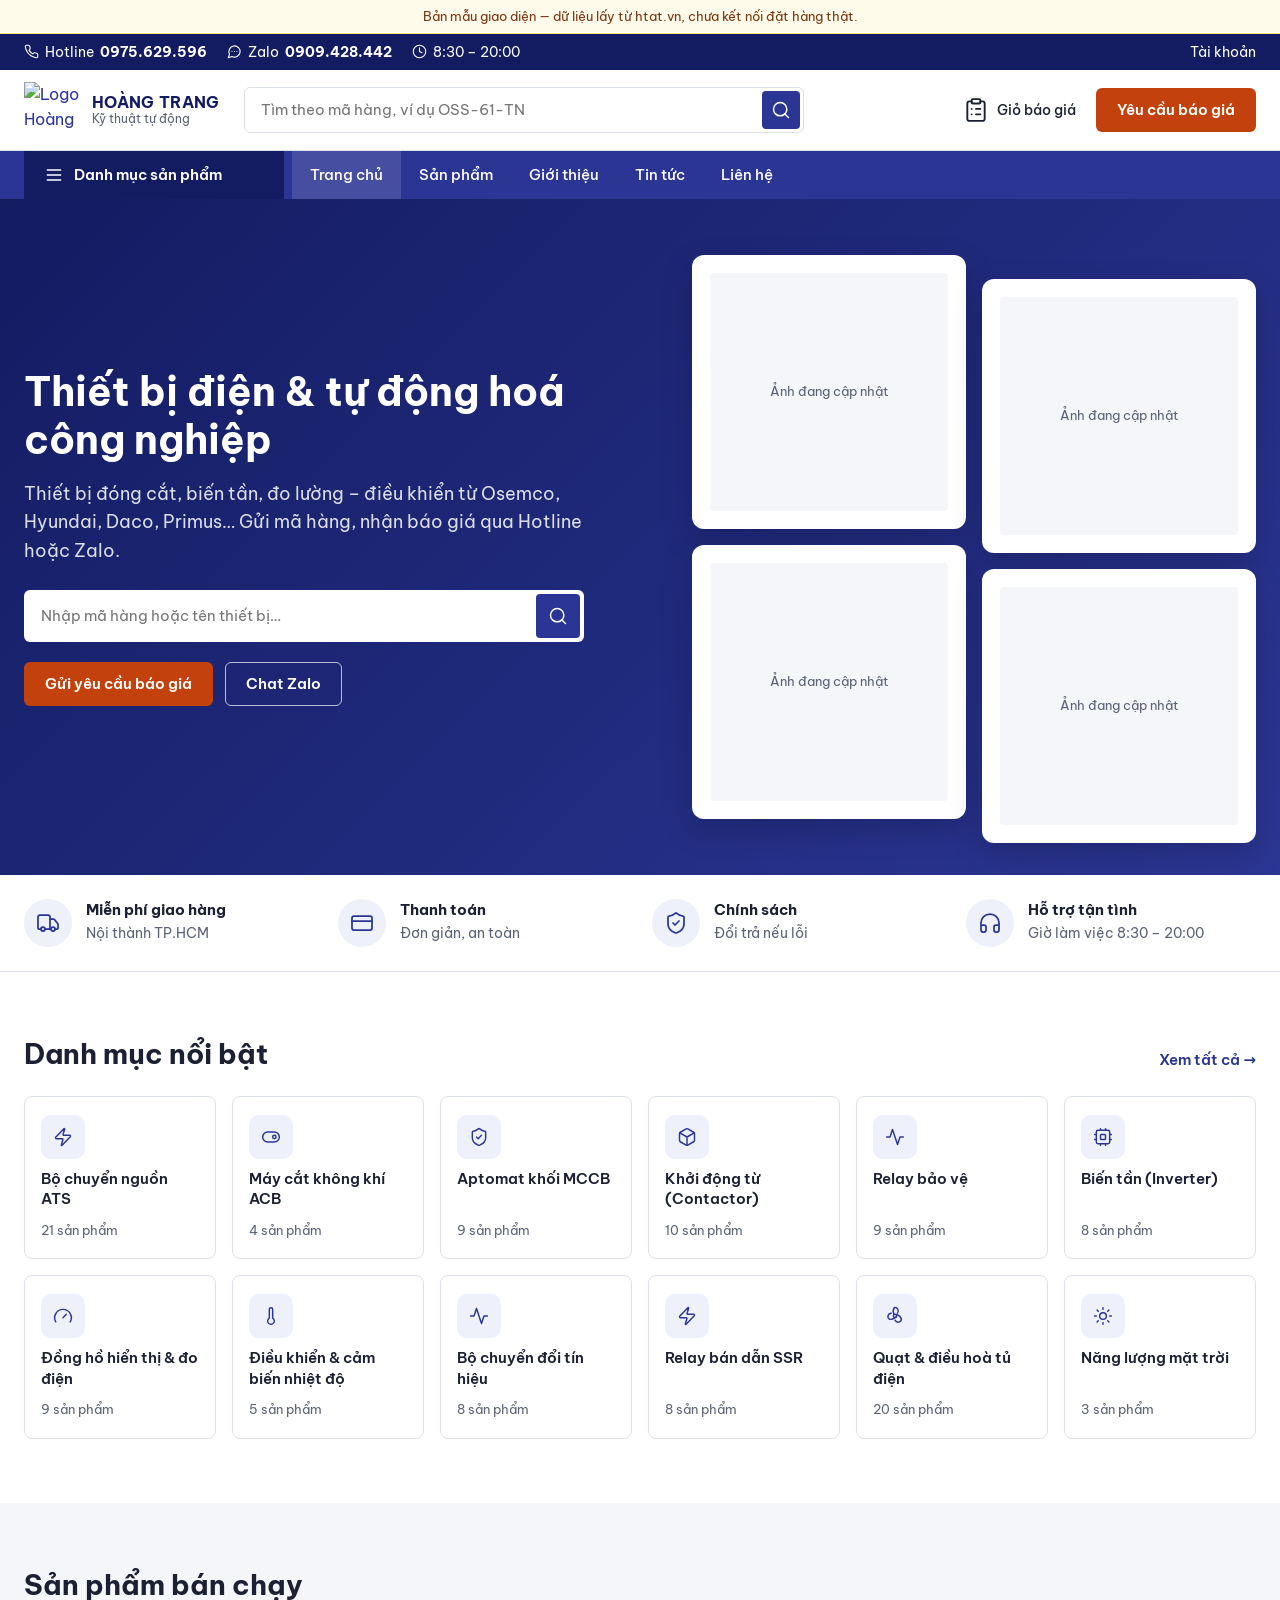
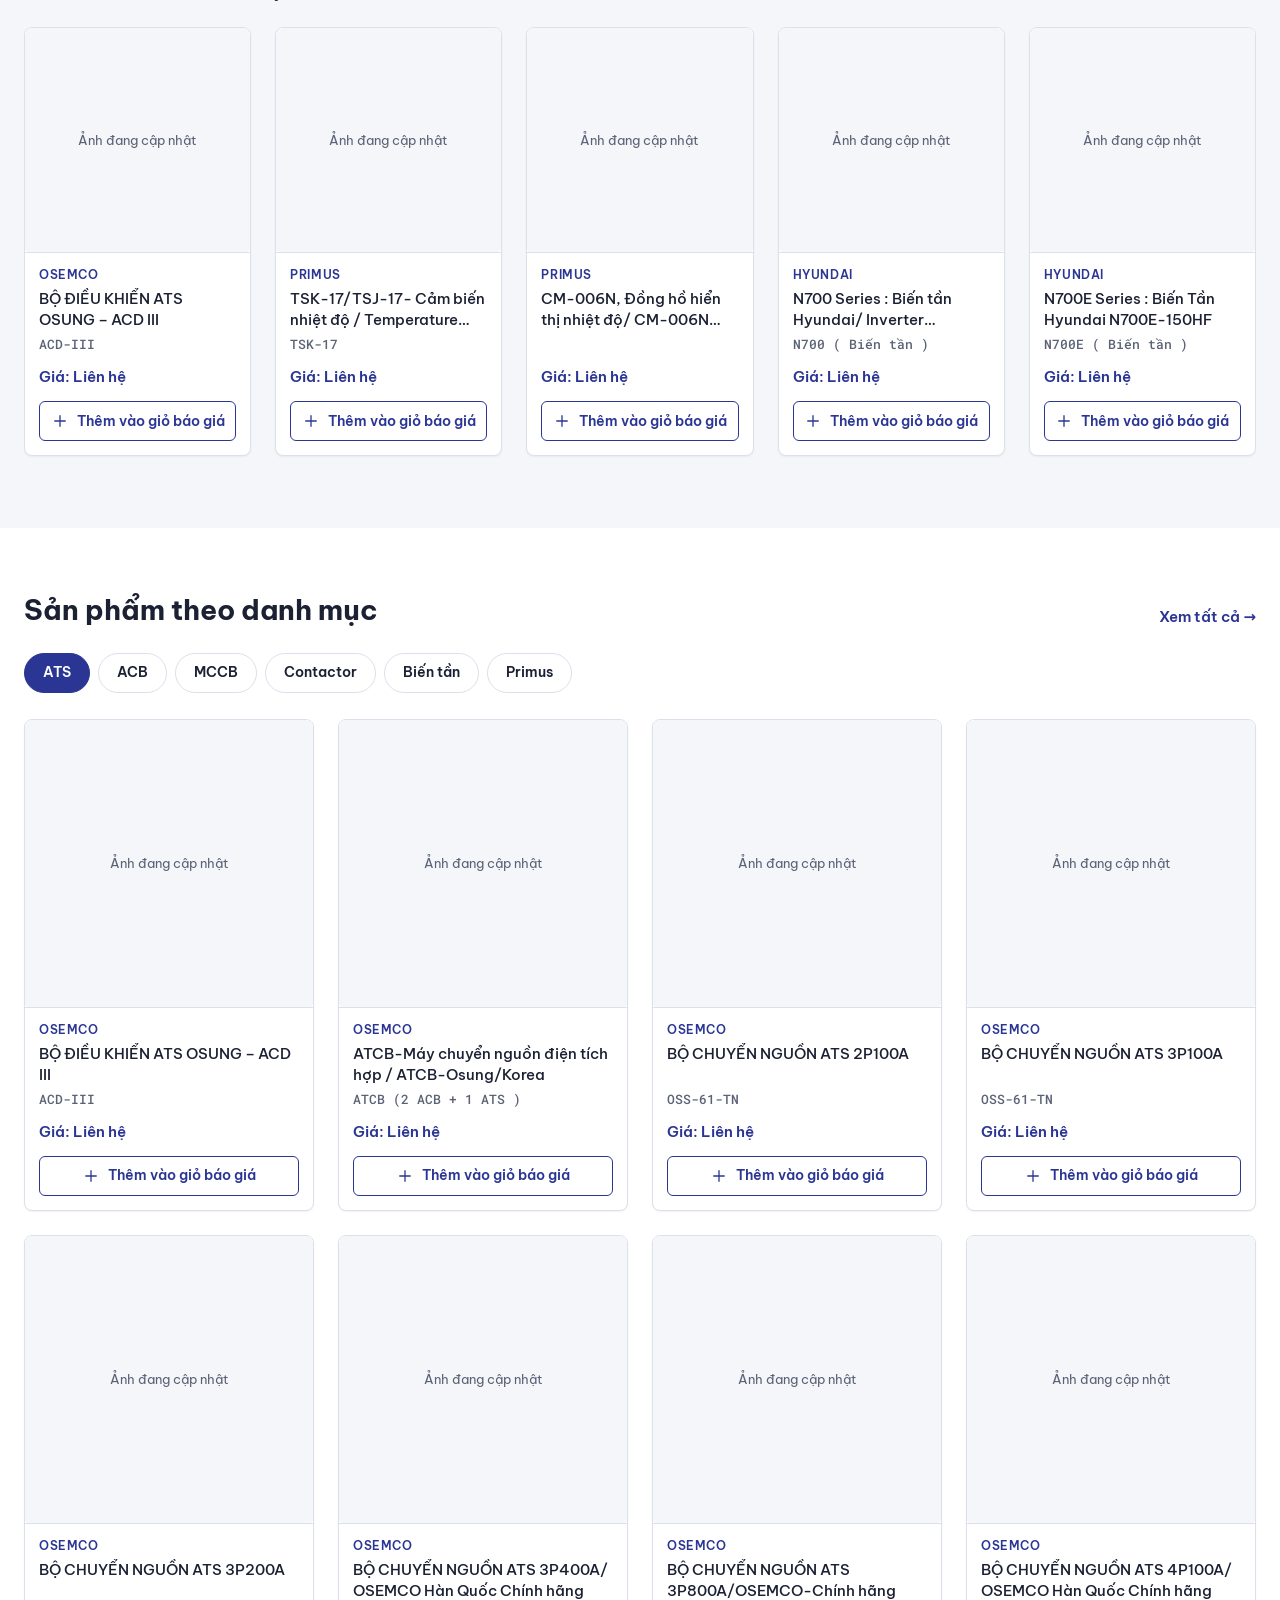
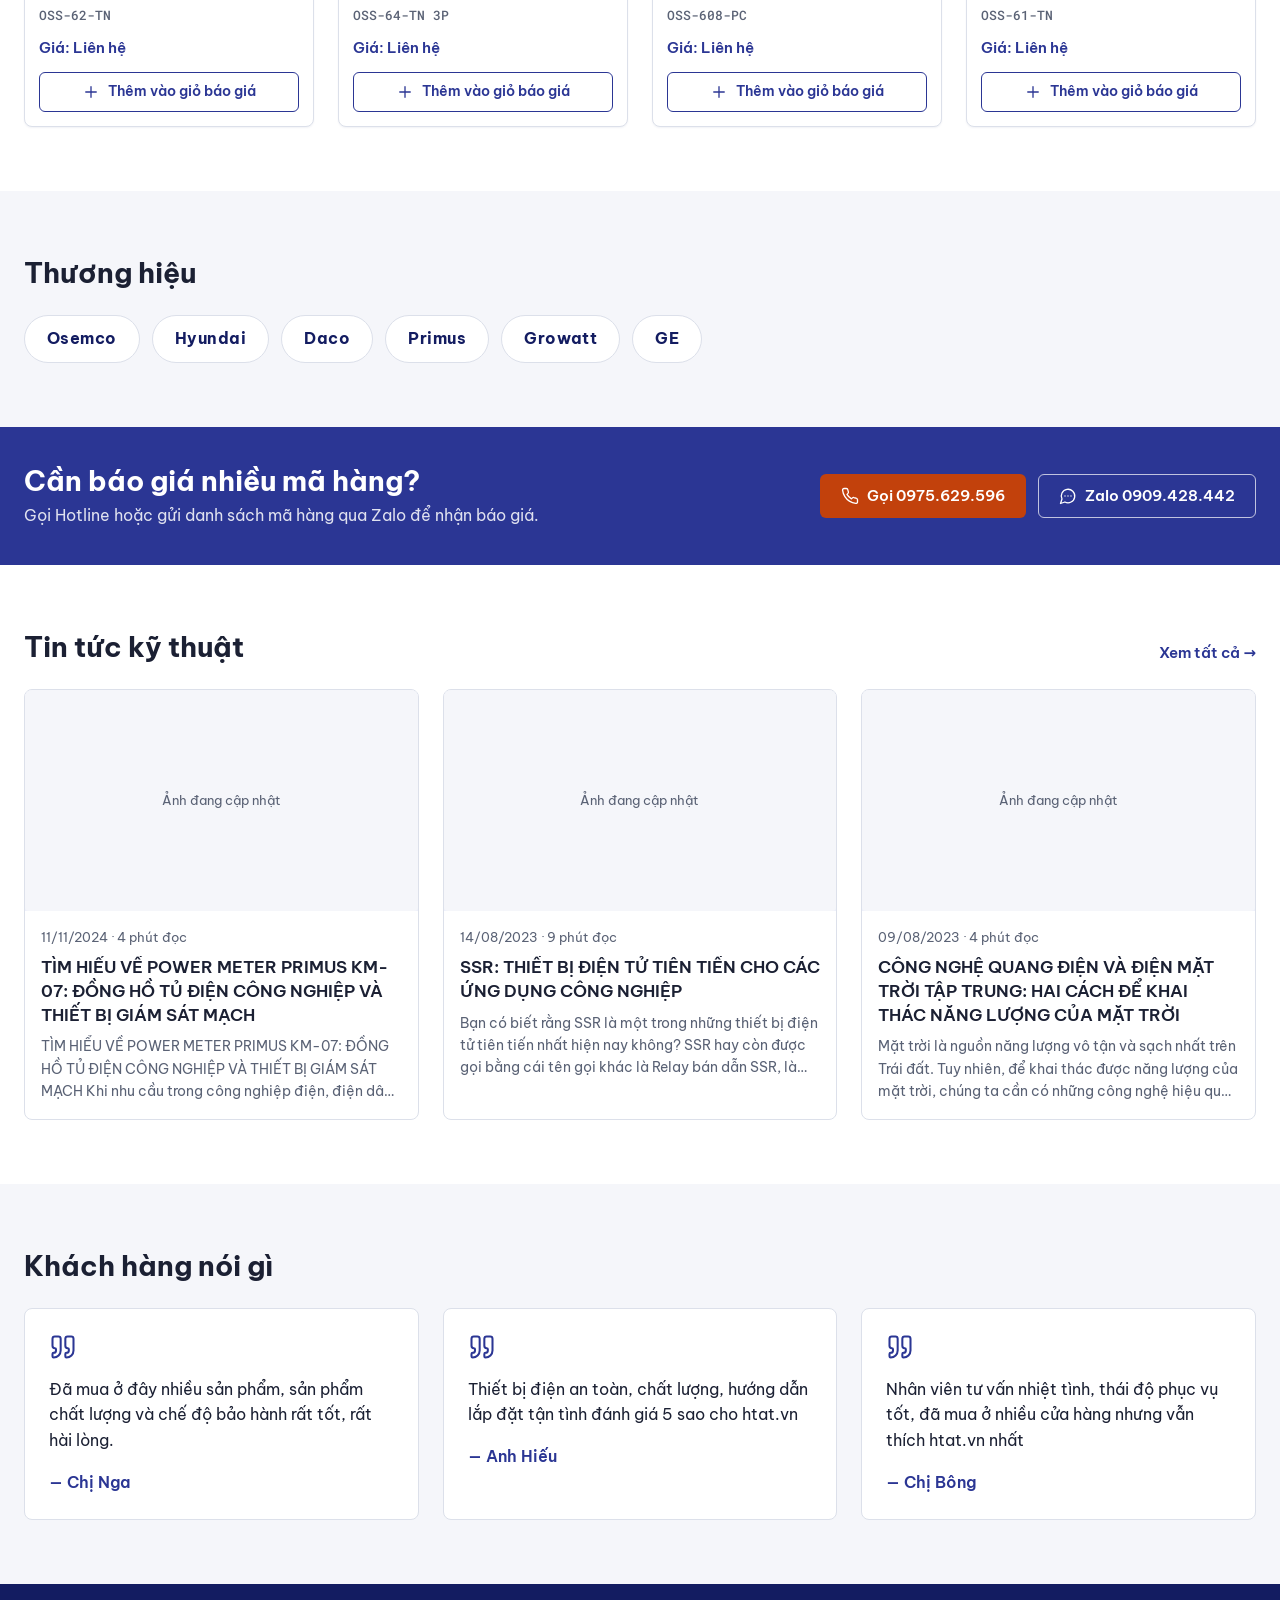
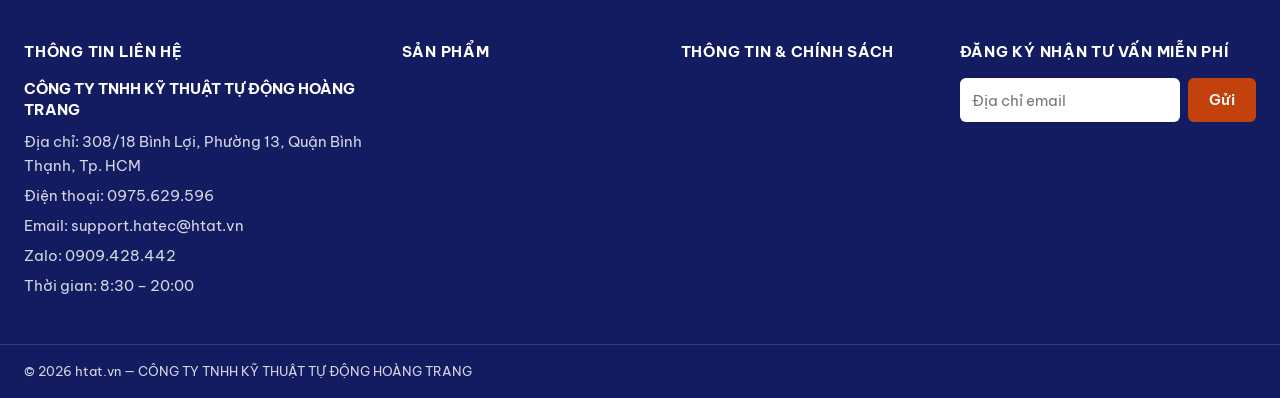
==== index.html @ a39041cd "Thêm trang Giới thiệu, Tin tức và Chi tiết bài viết Co-Authored-By: Claude Opus 5.5 <noreply@anthrop" ====
<!doctype html>
<html lang="vi">
<head>
  <meta charset="utf-8">
  <meta name="viewport" content="width=device-width, initial-scale=1">
  <meta name="robots" content="noindex, nofollow">
  <title>Hoàng Trang – Thiết bị điện &amp; tự động hoá công nghiệp</title>
  <meta name="description" content="Công ty TNHH Kỹ Thuật Tự Động Hoàng Trang: bộ chuyển nguồn ATS, ACB, MCCB, contactor, biến tần, thiết bị đo lường – điều khiển. Báo giá qua Hotline 0975.629.596.">
  <link rel="preconnect" href="https://fonts.googleapis.com">
  <link rel="preconnect" href="https://fonts.gstatic.com" crossorigin>
  <link href="https://fonts.googleapis.com/css2?family=Be+Vietnam+Pro:wght@400;500;600;700&family=Roboto+Mono:wght@500&display=swap" rel="stylesheet">
  <link rel="stylesheet" href="assets/css/style.css?v=7">
</head>
<body data-page="home">
  <div id="site-header"></div>

  <main>
    <section class="hero">
      <div class="container">
        <div>
          <h1>Thiết bị điện &amp; tự động hoá công nghiệp</h1>
          <p>Thiết bị đóng cắt, biến tần, đo lường – điều khiển từ Osemco, Hyundai, Daco, Primus… Gửi mã hàng, nhận báo giá qua Hotline hoặc Zalo.</p>
          <form class="search" action="danh-muc.html" role="search">
            <label class="sr-only" for="q-hero">Tìm theo mã hàng</label>
            <input id="q-hero" name="q" type="search" placeholder="Nhập mã hàng hoặc tên thiết bị…" autocomplete="off">
            <button type="submit" aria-label="Tìm"><svg class="icon" viewBox="0 0 24 24" aria-hidden="true"><circle cx="11" cy="11" r="8"/><path d="m21 21-4.3-4.3"/></svg></button>
          </form>
          <div class="hero__ctas">
            <a class="btn btn--accent" href="lien-he.html">Gửi yêu cầu báo giá</a>
            <a class="btn btn--ghost-white" id="hero-zalo" href="#" target="_blank" rel="noopener">Chat Zalo</a>
          </div>
        </div>
        <div class="hero__collage" id="hero-collage" aria-hidden="true"></div>
      </div>
    </section>

    <section class="usp" aria-label="Cam kết">
      <div class="container" id="usp"></div>
    </section>

    <section class="section">
      <div class="container">
        <div class="section-head"><h2>Danh mục nổi bật</h2><a href="danh-muc.html">Xem tất cả →</a></div>
        <div class="cats" id="cats"></div>
      </div>
    </section>

    <section class="section section--soft">
      <div class="container">
        <div class="section-head"><h2>Sản phẩm bán chạy</h2></div>
        <div class="scroller" id="bestsellers"></div>
      </div>
    </section>

    <section class="section">
      <div class="container">
        <div class="section-head"><h2>Sản phẩm theo danh mục</h2><a id="tab-more" href="danh-muc.html">Xem tất cả →</a></div>
        <div class="tabs" role="tablist" id="tabs"></div>
        <div class="grid grid--4" id="tab-panel" role="tabpanel"></div>
      </div>
    </section>

    <section class="section section--soft">
      <div class="container">
        <div class="section-head"><h2>Thương hiệu</h2></div>
        <div class="chips" id="brands"></div>
      </div>
    </section>

    <section class="cta-band">
      <div class="container">
        <div>
          <h2>Cần báo giá nhiều mã hàng?</h2>
          <p>Gọi Hotline hoặc gửi danh sách mã hàng qua Zalo để nhận báo giá.</p>
        </div>
        <div class="cta-band__btns" id="cta-btns"></div>
      </div>
    </section>

    <section class="section">
      <div class="container">
        <div class="section-head"><h2>Tin tức kỹ thuật</h2><a href="tin-tuc.html">Xem tất cả →</a></div>
        <div class="grid grid--3 posts" id="posts"></div>
      </div>
    </section>

    <section class="section section--soft">
      <div class="container">
        <div class="section-head"><h2>Khách hàng nói gì</h2></div>
        <div class="grid grid--3 quotes" id="quotes"></div>
      </div>
    </section>
  </main>

  <div id="site-footer"></div>

  <script src="assets/js/data.js?v=7"></script>
  <script src="assets/js/main.js?v=7"></script>
  <script src="assets/js/home.js?v=7"></script>
</body>
</html>
---- assets/css/style.css ----
/* =========================================================
   HTAT.VN — Bản mẫu giao diện (bước 3)
   Theo thiết kế đã duyệt: thiet-ke/buoc-2-thiet-ke.md
   ========================================================= */
:root {
  --brand-900: #131C61;
  --brand-700: #2B3694;
  --brand-50: #EEF0FA;
  --accent: #C2410C;
  --accent-hover: #9A3412;
  --text: #1B2033;
  --muted: #5A6275;
  --border: #DCE0EA;
  --bg: #F5F6FA;
  --white: #FFFFFF;
  --ok: #15803D;
  --zalo: #0068FF;

  --font: "Be Vietnam Pro", system-ui, -apple-system, "Segoe UI", Arial, sans-serif;
  --mono: "Roboto Mono", ui-monospace, Menlo, Consolas, monospace;

  --radius: 8px;
  --radius-btn: 6px;
  --shadow: 0 1px 2px rgba(19, 28, 97, .06);
  --shadow-hover: 0 8px 24px rgba(19, 28, 97, .10);
  --container: 1280px;
  --gutter: 24px;
  --section: 64px;
  --btn-h: 44px;
}
@media (max-width: 767px) {
  :root { --gutter: 16px; --section: 40px; --btn-h: 48px; }
}

*, *::before, *::after { box-sizing: border-box; }
html { -webkit-text-size-adjust: 100%; scroll-behavior: smooth; }
body {
  margin: 0; font-family: var(--font); font-size: 16px; line-height: 1.6;
  color: var(--text); background: var(--white); overflow-x: hidden;
}
img { max-width: 100%; height: auto; display: block; }
a { color: var(--brand-700); text-decoration: none; }
a:hover { text-decoration: underline; }
button, input, select, textarea { font: inherit; color: inherit; }
:focus-visible { outline: 2px solid var(--brand-700); outline-offset: 2px; }
.sr-only { position: absolute; width: 1px; height: 1px; overflow: hidden; clip: rect(0 0 0 0); white-space: nowrap; }

h1, h2, h3 { margin: 0 0 .5em; line-height: 1.25; color: var(--text); }
h1 { font-size: 40px; font-weight: 700; line-height: 1.2; }
h2 { font-size: 28px; font-weight: 700; line-height: 1.3; }
h3 { font-size: 20px; font-weight: 600; line-height: 1.4; }
@media (max-width: 767px) {
  h1 { font-size: 28px; } h2 { font-size: 22px; } h3 { font-size: 18px; }
}
.small { font-size: 14px; }
.muted { color: var(--muted); }
.mono { font-family: var(--mono); font-weight: 500; font-size: 13px; }

.container { width: 100%; max-width: calc(var(--container) + var(--gutter) * 2); margin: 0 auto; padding: 0 var(--gutter); }
.section { padding: var(--section) 0; }
.section--soft { background: var(--bg); }
.section-head { display: flex; align-items: end; justify-content: space-between; gap: 16px; margin-bottom: 24px; }
.section-head h2 { margin: 0; }
.section-head a { font-size: 15px; font-weight: 600; white-space: nowrap; }

/* ---------- Nút ---------- */
.btn {
  display: inline-flex; align-items: center; justify-content: center; gap: 8px;
  min-height: var(--btn-h); padding: 0 20px; border-radius: var(--radius-btn);
  border: 1.5px solid transparent; font-size: 15px; font-weight: 600; line-height: 1.2;
  cursor: pointer; text-decoration: none !important; transition: background .15s, border-color .15s, color .15s;
  white-space: nowrap;
}
@media (max-width: 767px) { .btn { font-size: 16px; } }
.btn--accent { background: var(--accent); color: #fff; }
.btn--accent:hover { background: var(--accent-hover); }
.btn--primary { background: var(--brand-700); color: #fff; }
.btn--primary:hover { background: var(--brand-900); }
.btn--outline { background: #fff; color: var(--brand-700); border-color: var(--brand-700); }
.btn--outline:hover { background: var(--brand-50); }
.btn--ghost-white { background: transparent; color: #fff; border-color: rgba(255,255,255,.7); }
.btn--ghost-white:hover { background: rgba(255,255,255,.12); }
.btn--zalo { background: var(--zalo); color: #fff; }
.btn--zalo:hover { background: #0052cc; }
.btn--block { width: 100%; }
.btn svg { width: 18px; height: 18px; flex: none; }

.icon { width: 20px; height: 20px; flex: none; stroke: currentColor; fill: none; stroke-width: 1.75; stroke-linecap: round; stroke-linejoin: round; }

/* ---------- Đầu trang ---------- */
.topbar { background: var(--brand-900); color: #fff; font-size: 14px; }
.topbar .container { display: flex; align-items: center; justify-content: space-between; min-height: 36px; gap: 16px; }
.topbar a { color: #fff; }
.topbar__info { display: flex; gap: 20px; flex-wrap: wrap; }
.topbar__info span { display: inline-flex; align-items: center; gap: 6px; }
.topbar .icon { width: 15px; height: 15px; }

.header { background: #fff; border-bottom: 1px solid var(--border); }
.header__main { display: flex; align-items: center; gap: 24px; min-height: 80px; }
.logo { display: flex; align-items: center; gap: 12px; text-decoration: none !important; flex: none; }
.logo img { height: 56px; width: auto; }
.logo__text { display: flex; flex-direction: column; line-height: 1.2; }
.logo__text b { font-size: 16px; color: var(--brand-900); letter-spacing: .02em; }
.logo__text small { font-size: 12px; color: var(--muted); }
.search { flex: 1; max-width: 560px; position: relative; }
.search input {
  width: 100%; height: 46px; border: 1.5px solid var(--border); border-radius: var(--radius-btn);
  padding: 0 52px 0 16px; font-size: 15px; background: #fff;
}
.search input:focus { border-color: var(--brand-700); outline: none; box-shadow: 0 0 0 3px var(--brand-50); }
.search button {
  position: absolute; right: 4px; top: 4px; width: 38px; height: 38px; border: 0; border-radius: 4px;
  background: var(--brand-700); color: #fff; display: grid; place-items: center; cursor: pointer;
}
.search__suggest {
  position: absolute; left: 0; right: 0; top: calc(100% + 4px); background: #fff; border: 1px solid var(--border);
  border-radius: var(--radius); box-shadow: var(--shadow-hover); z-index: 60; max-height: 420px; overflow: auto; display: none;
}
.search__suggest.open { display: block; }
.search__suggest a { display: flex; gap: 12px; align-items: center; padding: 8px 12px; color: var(--text); text-decoration: none; }
.search__suggest a:hover, .search__suggest a.active { background: var(--brand-50); }
.search__suggest img { width: 44px; height: 44px; object-fit: contain; background: #fff; border: 1px solid var(--border); border-radius: 4px; }
.search__suggest .s-name { font-size: 14px; line-height: 1.35; display: -webkit-box; -webkit-line-clamp: 2; -webkit-box-orient: vertical; overflow: hidden; }
.search__suggest .s-empty { padding: 12px; font-size: 14px; color: var(--muted); }
.header__actions { display: flex; align-items: center; gap: 12px; margin-left: auto; }
.cart-link { position: relative; display: inline-flex; align-items: center; gap: 8px; color: var(--text); font-size: 14px; font-weight: 500; padding: 8px; }
.cart-link .icon { width: 26px; height: 26px; }
.badge-count {
  position: absolute; top: 0; left: 24px; min-width: 20px; height: 20px; padding: 0 5px; border-radius: 999px;
  background: var(--accent); color: #fff; font-size: 12px; font-weight: 700; display: grid; place-items: center;
}
.badge-count[data-n="0"] { display: none; }

.nav { background: var(--brand-700); position: sticky; top: 0; z-index: 50; }
.nav .container { display: flex; align-items: stretch; min-height: 48px; }
.nav__cat {
  display: flex; align-items: center; gap: 10px; padding: 0 20px; background: var(--brand-900); color: #fff;
  border: 0; font-weight: 600; font-size: 15px; cursor: pointer; min-width: 260px;
}
.nav__links { display: flex; list-style: none; margin: 0; padding: 0 0 0 8px; }
.nav__links a { display: flex; align-items: center; height: 100%; padding: 0 18px; color: #fff; font-weight: 500; font-size: 15px; text-decoration: none; }
.nav__links a:hover, .nav__links a[aria-current="page"] { background: rgba(255,255,255,.12); }

.mega {
  position: absolute; left: 0; right: 0; top: 100%; background: #fff; border-bottom: 1px solid var(--border);
  box-shadow: var(--shadow-hover); display: none;
}
.mega.open { display: block; }
.mega__inner { display: grid; grid-template-columns: repeat(4, 1fr) 220px; gap: 24px; padding: 24px 0 28px; }
.mega h4 { margin: 0 0 10px; font-size: 14px; text-transform: uppercase; letter-spacing: .04em; color: var(--brand-700); }
.mega ul { list-style: none; margin: 0; padding: 0; }
.mega li a { display: flex; justify-content: space-between; gap: 8px; padding: 6px 0; color: var(--text); font-size: 15px; }
.mega li a span { color: var(--muted); font-size: 13px; }
.mega__brands { border-left: 1px solid var(--border); padding-left: 24px; }

/* Đầu trang điện thoại */
.mheader { display: none; }
.mbar { display: none; }
@media (max-width: 1023px) {
  .topbar, .header, .nav { display: none; }
  .mheader { display: block; position: sticky; top: 0; z-index: 50; background: #fff; border-bottom: 1px solid var(--border); }
  .mheader__row { display: flex; align-items: center; justify-content: space-between; height: 56px; gap: 8px; }
  .mheader__row .logo img { height: 40px; }
  .mheader__row .logo__text b { font-size: 14px; }
  .mheader__row .logo__text small { display: none; }
  .icon-btn { width: 44px; height: 44px; display: grid; place-items: center; border: 0; background: none; color: var(--text); cursor: pointer; position: relative; border-radius: 6px; }
  .icon-btn .icon { width: 24px; height: 24px; }
  .icon-btn .badge-count { left: auto; right: 2px; top: 2px; }
  .mheader__search { padding: 0 0 10px; }
  .mheader__search .search { max-width: none; }
  .mbar {
    display: grid; grid-template-columns: repeat(4, 1fr); position: fixed; left: 0; right: 0; bottom: 0; z-index: 70;
    height: 60px; background: #fff; border-top: 1px solid var(--border); box-shadow: 0 -4px 16px rgba(19,28,97,.08);
    padding-bottom: env(safe-area-inset-bottom);
  }
  .mbar a, .mbar button {
    display: flex; flex-direction: column; align-items: center; justify-content: center; gap: 2px;
    font-size: 12px; font-weight: 500; color: var(--text); background: none; border: 0; text-decoration: none; position: relative; cursor: pointer;
  }
  .mbar .icon { width: 22px; height: 22px; }
  .mbar .mbar__call { color: var(--accent); }
  .mbar .mbar__zalo { color: var(--zalo); }
  .mbar .badge-count { left: calc(50% + 4px); top: 4px; }
  body { padding-bottom: 60px; }
  body.has-pbar { padding-bottom: 132px; }
}

/* Ngăn kéo menu điện thoại */
.drawer { position: fixed; inset: 0; z-index: 100; display: none; }
.drawer.open { display: block; }
.drawer__bg { position: absolute; inset: 0; background: rgba(19,28,97,.45); }
.drawer__panel {
  position: absolute; left: 0; top: 0; bottom: 0; width: min(86vw, 360px); background: #fff; overflow-y: auto;
  display: flex; flex-direction: column;
}
.drawer__head { display: flex; align-items: center; justify-content: space-between; padding: 8px 8px 8px 16px; background: var(--brand-900); color: #fff; }
.drawer__head .icon-btn { color: #fff; }
.drawer details { border-bottom: 1px solid var(--border); }
.drawer summary { list-style: none; padding: 14px 16px; font-weight: 600; display: flex; justify-content: space-between; cursor: pointer; }
.drawer summary::-webkit-details-marker { display: none; }
.drawer summary::after { content: "+"; color: var(--brand-700); font-size: 20px; line-height: 1; }
.drawer details[open] summary::after { content: "–"; }
.drawer details a { display: block; padding: 10px 16px 10px 28px; color: var(--text); font-size: 15px; }
.drawer__links a { display: block; padding: 14px 16px; border-bottom: 1px solid var(--border); color: var(--text); font-weight: 600; }
.drawer__contact { padding: 16px; margin-top: auto; background: var(--bg); font-size: 14px; display: grid; gap: 6px; }

/* ---------- Thẻ sản phẩm ---------- */
.grid { display: grid; gap: 24px; }
.grid--5 { grid-template-columns: repeat(5, 1fr); }
.grid--4 { grid-template-columns: repeat(4, 1fr); }
.grid--3 { grid-template-columns: repeat(3, 1fr); }
@media (max-width: 1279px) { .grid--5 { grid-template-columns: repeat(4, 1fr); } }
@media (max-width: 1023px) { .grid--5, .grid--4 { grid-template-columns: repeat(3, 1fr); } .grid { gap: 16px; } }
@media (max-width: 767px) { .grid--5, .grid--4, .grid--3 { grid-template-columns: repeat(2, 1fr); gap: 12px; } }

.card {
  background: #fff; border: 1px solid var(--border); border-radius: var(--radius); box-shadow: var(--shadow);
  display: flex; flex-direction: column; overflow: hidden; transition: box-shadow .2s, border-color .2s, transform .2s; min-width: 0;
}
.card:hover { box-shadow: var(--shadow-hover); border-color: var(--brand-700); transform: translateY(-2px); }
.card__img { aspect-ratio: 1 / 1; background: #fff; padding: 16px; display: block; border-bottom: 1px solid var(--border); }
.card__img img { width: 100%; height: 100%; object-fit: contain; }
.card__body { padding: 12px 14px 14px; display: flex; flex-direction: column; gap: 4px; flex: 1; }
.card__brand { font-size: 12px; font-weight: 600; letter-spacing: .05em; text-transform: uppercase; color: var(--brand-700); min-height: 15px; }
.card__name {
  font-size: 15px; font-weight: 500; line-height: 1.4; color: var(--text); margin: 0;
  display: -webkit-box; -webkit-line-clamp: 2; -webkit-box-orient: vertical; overflow: hidden; min-height: 2.8em; word-break: normal; overflow-wrap: anywhere;
}
.card__name a { color: inherit; }
.card__code { color: var(--muted); min-height: 18px; }
.card__price { font-size: 15px; font-weight: 600; color: var(--brand-700); margin-top: auto; padding-top: 6px; }
.card .btn { min-height: 40px; font-size: 14px; padding: 0 12px; margin-top: 8px; }
@media (max-width: 767px) {
  .card__img { padding: 10px; }
  .card__body { padding: 10px; }
  .card__name { font-size: 14px; }
  .card .btn { width: 100%; min-height: 44px; font-size: 14px; }
  .card .btn .lbl-long { display: none; }
}
@media (min-width: 768px) { .card .btn .lbl-short { display: none; } }

/* Hàng cuộn ngang (điện thoại) */
.scroller { display: grid; grid-auto-flow: column; grid-auto-columns: calc((100% - 4 * 24px) / 5); gap: 24px; overflow-x: auto; scroll-snap-type: x mandatory; padding-bottom: 8px; scrollbar-width: thin; }
.scroller > * { scroll-snap-align: start; }
@media (max-width: 1279px) { .scroller { grid-auto-columns: calc((100% - 3 * 24px) / 4); } }
@media (max-width: 1023px) { .scroller { grid-auto-columns: calc((100% - 2 * 16px) / 3); gap: 16px; } }
@media (max-width: 767px) { .scroller { grid-auto-columns: calc((100% - 12px) / 2.15); gap: 12px; } }

/* Ảnh tạm khi thiếu */
.img-ph { width: 100%; height: 100%; display: grid; place-items: center; background: var(--bg); color: var(--muted); font-size: 13px; text-align: center; border-radius: 4px; padding: 8px; }

/* ---------- Trang chủ ---------- */
.hero { background: linear-gradient(135deg, var(--brand-900) 0%, var(--brand-700) 100%); color: #fff; overflow: hidden; }
.hero .container { display: grid; grid-template-columns: 1.1fr 1fr; gap: 48px; align-items: center; padding-top: 56px; padding-bottom: 56px; }
.hero h1 { color: #fff; margin-bottom: 16px; }
.hero p { font-size: 18px; color: rgba(255,255,255,.85); margin: 0 0 24px; max-width: 560px; }
.hero .search { max-width: 560px; margin-bottom: 20px; }
.hero .search input { height: 52px; border-color: transparent; }
.hero .search button { width: 44px; height: 44px; }
.hero__ctas { display: flex; gap: 12px; flex-wrap: wrap; }
.hero__collage { display: grid; grid-template-columns: 1fr 1fr; gap: 16px; }
.hero__collage figure { margin: 0; background: #fff; border-radius: 12px; aspect-ratio: 1/1; padding: 18px; box-shadow: 0 12px 32px rgba(0,0,0,.18); }
.hero__collage figure:nth-child(2) { transform: translateY(24px); }
.hero__collage figure:nth-child(4) { transform: translateY(24px); }
.hero__collage img { width: 100%; height: 100%; object-fit: contain; }
@media (max-width: 1023px) {
  .hero .container { grid-template-columns: 1fr; padding-top: 32px; padding-bottom: 32px; }
  .hero__collage { display: none; }
  .hero p { font-size: 16px; }
}
@media (max-width: 767px) { .hero__ctas .btn { flex: 1 1 100%; } }

.usp { border-bottom: 1px solid var(--border); background: #fff; }
.usp .container { display: grid; grid-template-columns: repeat(4, 1fr); gap: 24px; padding-top: 24px; padding-bottom: 24px; }
.usp__item { display: flex; gap: 14px; align-items: center; }
.usp__icon { width: 48px; height: 48px; border-radius: 50%; background: var(--brand-50); color: var(--brand-700); display: grid; place-items: center; flex: none; }
.usp__icon .icon { width: 24px; height: 24px; }
.usp__item b { display: block; font-size: 15px; line-height: 1.35; }
.usp__item span { font-size: 14px; color: var(--muted); }
@media (max-width: 767px) {
  .usp .container { grid-template-columns: 1fr 1fr; gap: 16px 12px; padding-top: 16px; padding-bottom: 16px; }
  .usp__item { flex-direction: column; align-items: flex-start; gap: 8px; }
  .usp__icon { width: 40px; height: 40px; }
}

.cats { display: grid; grid-template-columns: repeat(6, 1fr); gap: 16px; }
.cat-tile {
  display: flex; flex-direction: column; gap: 10px; padding: 18px 16px; background: #fff; border: 1px solid var(--border);
  border-radius: var(--radius); color: var(--text); text-decoration: none !important; transition: border-color .2s, box-shadow .2s;
}
.cat-tile:hover { border-color: var(--brand-700); box-shadow: var(--shadow-hover); }
.cat-tile__icon { width: 44px; height: 44px; border-radius: 10px; background: var(--brand-50); color: var(--brand-700); display: grid; place-items: center; }
.cat-tile b { font-size: 15px; line-height: 1.35; font-weight: 600; }
.cat-tile span { font-size: 13px; color: var(--muted); margin-top: auto; }
@media (max-width: 1023px) { .cats { grid-template-columns: repeat(3, 1fr); } }
@media (max-width: 767px) { .cats { grid-template-columns: repeat(2, 1fr); gap: 12px; } .cat-tile { padding: 14px 12px; } }

.tabs { display: flex; gap: 8px; overflow-x: auto; margin-bottom: 24px; scrollbar-width: none; padding-bottom: 2px; }
.tabs::-webkit-scrollbar { display: none; }
.tab {
  flex: none; min-height: 40px; padding: 0 18px; border-radius: 999px; border: 1.5px solid var(--border); background: #fff;
  font-weight: 600; font-size: 14px; color: var(--text); cursor: pointer;
}
.tab[aria-selected="true"] { background: var(--brand-700); border-color: var(--brand-700); color: #fff; }

.chips { display: flex; flex-wrap: wrap; gap: 12px; }
.chip {
  display: inline-flex; align-items: center; min-height: 48px; padding: 0 22px; border-radius: 999px; border: 1.5px solid var(--border);
  background: #fff; font-weight: 700; color: var(--brand-900); letter-spacing: .03em; text-decoration: none !important;
}
.chip:hover { border-color: var(--brand-700); background: var(--brand-50); }

.cta-band { background: var(--brand-700); color: #fff; }
.cta-band .container { display: flex; align-items: center; justify-content: space-between; gap: 24px; padding-top: 36px; padding-bottom: 36px; }
.cta-band h2 { color: #fff; margin: 0 0 4px; }
.cta-band p { margin: 0; color: rgba(255,255,255,.85); }
.cta-band__btns { display: flex; gap: 12px; flex-wrap: wrap; }
@media (max-width: 767px) { .cta-band .container { flex-direction: column; align-items: stretch; } .cta-band__btns .btn { flex: 1; } }

.post { background: #fff; border: 1px solid var(--border); border-radius: var(--radius); overflow: hidden; display: flex; flex-direction: column; }
.post__img { aspect-ratio: 16/9; background: var(--brand-50); display: block; }
.post__img img { width: 100%; height: 100%; object-fit: cover; }
.post__body { padding: 16px; display: flex; flex-direction: column; gap: 8px; }
.post__body time { font-size: 13px; color: var(--muted); }
.post__body h3 { font-size: 17px; margin: 0; display: -webkit-box; -webkit-line-clamp: 3; -webkit-box-orient: vertical; overflow: hidden; }
.post__body h3 a { color: var(--text); }
.post__body p { margin: 0; font-size: 14px; color: var(--muted); display: -webkit-box; -webkit-line-clamp: 3; -webkit-box-orient: vertical; overflow: hidden; }
@media (max-width: 767px) { .posts { grid-template-columns: 1fr !important; } }

.quote { background: #fff; border: 1px solid var(--border); border-radius: var(--radius); padding: 24px; margin: 0; display: flex; flex-direction: column; gap: 16px; }
.quote p { margin: 0; font-size: 16px; }
.quote footer { font-weight: 600; color: var(--brand-700); }
.quote .icon { color: var(--brand-700); width: 28px; height: 28px; }
@media (max-width: 767px) { .quotes { grid-template-columns: 1fr !important; } }

/* ---------- Đường dẫn vị trí ---------- */
.crumbs { font-size: 14px; color: var(--muted); padding: 16px 0; }
.crumbs ol { list-style: none; display: flex; flex-wrap: wrap; gap: 6px; margin: 0; padding: 0; }
.crumbs li + li::before { content: "/"; margin-right: 6px; color: var(--border); }
.crumbs a { color: var(--muted); }

/* ---------- Danh mục ---------- */
.cat-head { margin-bottom: 24px; }
.cat-head h1 { margin-bottom: 4px; }
.cat-layout { display: grid; grid-template-columns: 280px 1fr; gap: 32px; align-items: start; padding-bottom: var(--section); }
.filters { background: #fff; border: 1px solid var(--border); border-radius: var(--radius); position: sticky; top: 64px; }
.filters__group { padding: 16px; border-bottom: 1px solid var(--border); }
.filters__group:last-child { border-bottom: 0; }
.filters__group h3 { font-size: 15px; margin: 0 0 10px; text-transform: uppercase; letter-spacing: .04em; color: var(--brand-700); }
.filters__group ul { list-style: none; margin: 0; padding: 0; display: grid; gap: 2px; }
.filters__group a { display: flex; justify-content: space-between; padding: 6px 8px; border-radius: 4px; color: var(--text); font-size: 15px; }
.filters__group a:hover { background: var(--bg); text-decoration: none; }
.filters__group a.active { background: var(--brand-50); color: var(--brand-700); font-weight: 600; }
.filters__group a span, .check span.n { color: var(--muted); font-size: 13px; }
.check { display: flex; align-items: center; gap: 10px; padding: 6px 8px; font-size: 15px; cursor: pointer; }
.check input { width: 18px; height: 18px; accent-color: var(--brand-700); }
.check span.n { margin-left: auto; }
.filters__sheet-head, .filters__sheet-foot { display: none; }

.toolbar { display: flex; align-items: center; justify-content: space-between; gap: 12px; margin-bottom: 16px; flex-wrap: wrap; }
.toolbar__right { display: flex; gap: 8px; align-items: center; }
.select { height: 40px; border: 1.5px solid var(--border); border-radius: var(--radius-btn); padding: 0 12px; background: #fff; font-size: 14px; }
.view-toggle { display: inline-flex; border: 1.5px solid var(--border); border-radius: var(--radius-btn); overflow: hidden; }
.view-toggle button { width: 40px; height: 37px; border: 0; background: #fff; display: grid; place-items: center; cursor: pointer; color: var(--muted); }
.view-toggle button[aria-pressed="true"] { background: var(--brand-700); color: #fff; }
.btn-filter { display: none; }

.list { display: grid; gap: 0; border: 1px solid var(--border); border-radius: var(--radius); overflow: hidden; background: #fff; }
.row { display: grid; grid-template-columns: 72px 1fr 140px 110px 110px 190px; gap: 16px; align-items: center; padding: 12px 16px; border-bottom: 1px solid var(--border); font-size: 14px; }
.row:last-child { border-bottom: 0; }
.row--head { background: var(--bg); font-weight: 600; color: var(--muted); font-size: 13px; text-transform: uppercase; letter-spacing: .03em; }
.row img { width: 64px; height: 64px; object-fit: contain; }
.row__name { font-weight: 500; font-size: 15px; color: var(--text); }
.row .btn { min-height: 38px; font-size: 14px; padding: 0 12px; }
@media (max-width: 1279px) { .row { grid-template-columns: 64px 1fr 120px 100px 170px; } .row .c-origin { display: none; } }

.pager { display: flex; gap: 6px; justify-content: center; margin-top: 32px; flex-wrap: wrap; }
.pager button { min-width: 44px; height: 44px; border: 1.5px solid var(--border); border-radius: var(--radius-btn); background: #fff; font-weight: 600; cursor: pointer; }
.pager button[aria-current="page"] { background: var(--brand-700); border-color: var(--brand-700); color: #fff; }
.pager button:disabled { opacity: .4; cursor: default; }
.empty { padding: 48px 16px; text-align: center; color: var(--muted); background: #fff; border: 1px dashed var(--border); border-radius: var(--radius); }

.desc-short { color: var(--muted); max-width: 820px; margin: 0; }

@media (max-width: 1023px) {
  .cat-layout { grid-template-columns: 1fr; }
  .btn-filter { display: inline-flex; }
  .view-toggle { display: none; }
  .filters { display: none; position: fixed; inset: auto 0 0 0; top: auto; z-index: 110; max-height: 82vh; overflow-y: auto; border-radius: 16px 16px 0 0; }
  .filters.open { display: block; }
  .filters__sheet-head { display: flex; justify-content: space-between; align-items: center; padding: 8px 8px 8px 16px; border-bottom: 1px solid var(--border); position: sticky; top: 0; background: #fff; }
  .filters__sheet-foot { display: block; padding: 12px 16px; position: sticky; bottom: 0; background: #fff; border-top: 1px solid var(--border); }
  .sheet-bg { position: fixed; inset: 0; background: rgba(19,28,97,.45); z-index: 105; display: none; }
  .sheet-bg.open { display: block; }
}

/* ---------- Chi tiết sản phẩm ---------- */
.pd { display: grid; grid-template-columns: 55fr 45fr; gap: 48px; align-items: start; }
.gallery__main { position: relative; aspect-ratio: 1/1; background: #fff; border: 1px solid var(--border); border-radius: var(--radius); padding: 24px; cursor: zoom-in; }
.gallery__main img { width: 100%; height: 100%; object-fit: contain; }
.gallery__thumbs { display: flex; gap: 10px; margin-top: 12px; overflow-x: auto; }
.gallery__thumbs button { flex: none; width: 76px; height: 76px; padding: 6px; background: #fff; border: 1.5px solid var(--border); border-radius: 6px; cursor: pointer; }
.gallery__thumbs button[aria-current="true"] { border-color: var(--brand-700); }
.gallery__thumbs img { width: 100%; height: 100%; object-fit: contain; }
.pd__brand { font-size: 13px; font-weight: 700; letter-spacing: .06em; text-transform: uppercase; color: var(--brand-700); }
.pd h1 { font-size: 30px; margin: 6px 0 16px; }
.facts { width: 100%; border-collapse: collapse; font-size: 15px; margin-bottom: 16px; }
.facts th, .facts td { text-align: left; padding: 9px 12px; border-bottom: 1px solid var(--border); vertical-align: top; }
.facts th { width: 130px; font-weight: 500; color: var(--muted); background: var(--bg); }
.facts .ok { color: var(--ok); font-weight: 600; }
.pd__price { font-size: 20px; font-weight: 600; color: var(--brand-700); margin: 8px 0 16px; }
.pd__price small { display: block; font-size: 14px; font-weight: 400; color: var(--muted); }
.buy { display: flex; gap: 12px; margin-bottom: 12px; }
.qty { display: inline-flex; align-items: center; border: 1.5px solid var(--border); border-radius: var(--radius-btn); height: var(--btn-h); flex: none; }
.qty button { width: 40px; height: 100%; border: 0; background: none; font-size: 20px; cursor: pointer; color: var(--brand-700); }
.qty input { width: 48px; height: 100%; border: 0; text-align: center; font-weight: 600; -moz-appearance: textfield; }
.qty input::-webkit-inner-spin-button { -webkit-appearance: none; }
.buy .btn--accent { flex: 1; }
.contact-btns { display: grid; grid-template-columns: 1fr 1fr; gap: 12px; margin-bottom: 20px; }
.policies { display: grid; grid-template-columns: repeat(3, 1fr); gap: 10px; }
.policy { border: 1px solid var(--border); border-radius: var(--radius); padding: 12px; background: var(--bg); font-size: 13px; color: var(--muted); }
.policy b { display: block; color: var(--text); font-size: 14px; margin-bottom: 2px; }
.policy .icon { color: var(--brand-700); margin-bottom: 6px; }
.pd__phone { font-size: 14px; color: var(--muted); margin: -8px 0 16px; }

.ptabs { position: sticky; top: 48px; z-index: 30; background: #fff; border-bottom: 1px solid var(--border); margin-top: 48px; }
.ptabs .tabs { margin: 0; padding: 10px 0; }
.ppanel { padding: 32px 0; border-bottom: 1px solid var(--border); scroll-margin-top: 120px; }
.ppanel > h2 { font-size: 22px; }
.prose { max-width: 860px; overflow-wrap: anywhere; }
.prose img { max-width: 100%; height: auto; margin: 12px auto; }
.prose h2 { font-size: 22px; margin-top: 1.4em; }
.prose h3 { font-size: 18px; margin-top: 1.2em; }
.prose table, .spec-table { border-collapse: collapse; width: 100%; font-size: 14px; display: block; overflow-x: auto; }
.prose td, .prose th, .spec-table td, .spec-table th { border: 1px solid var(--border); padding: 8px 10px; text-align: left; vertical-align: top; }
.spec-table th { background: var(--bg); width: 40%; font-weight: 500; }
.prose.collapsed { max-height: 640px; overflow: hidden; position: relative; }
.prose.collapsed::after { content: ""; position: absolute; left: 0; right: 0; bottom: 0; height: 120px; background: linear-gradient(transparent, #fff); }
.docs { list-style: none; padding: 0; margin: 0; display: grid; gap: 10px; max-width: 720px; }
.docs a { display: flex; align-items: center; gap: 12px; padding: 12px 16px; border: 1px solid var(--border); border-radius: var(--radius); color: var(--text); overflow-wrap: anywhere; }
.docs a:hover { border-color: var(--brand-700); background: var(--brand-50); text-decoration: none; }
.docs .icon { color: var(--accent); }

.pbar { display: none; }
@media (max-width: 1023px) {
  .pd { grid-template-columns: 1fr; gap: 20px; }
  .ptabs { top: 56px; }
  .policies { grid-template-columns: 1fr; }
  .pbar {
    display: grid; grid-template-columns: 52px 52px 1fr; gap: 8px; position: fixed; left: 0; right: 0; bottom: 60px; z-index: 65;
    background: #fff; border-top: 1px solid var(--border); padding: 8px 16px;
  }
  .pbar .btn { min-height: 48px; padding: 0; }
}
@media (max-width: 767px) {
  .gallery { margin: 0 calc(var(--gutter) * -1); }
  .gallery__main { border-radius: 0; border-left: 0; border-right: 0; }
  .gallery__thumbs { padding: 0 var(--gutter); }
  .pd h1 { font-size: 22px; }
  .facts th { width: 110px; }
  .contact-btns { grid-template-columns: 1fr; }
}

.lightbox { position: fixed; inset: 0; z-index: 200; background: rgba(10,14,40,.92); display: none; place-items: center; padding: 24px; }
.lightbox.open { display: grid; }
.lightbox img { max-width: min(92vw, 1000px); max-height: 86vh; object-fit: contain; background: #fff; border-radius: 8px; }
.lightbox .icon-btn { position: absolute; top: 12px; right: 12px; color: #fff; display: grid; width: 44px; height: 44px; background: none; border: 0; cursor: pointer; }

/* ---------- Giỏ hàng ---------- */
.cart-layout { display: grid; grid-template-columns: 1fr 360px; gap: 32px; align-items: start; padding-bottom: var(--section); }
.cart-table { background: #fff; border: 1px solid var(--border); border-radius: var(--radius); overflow: hidden; }
.citem { display: grid; grid-template-columns: 88px 1fr 140px 110px 44px; gap: 16px; align-items: center; padding: 16px; border-bottom: 1px solid var(--border); }
.citem:last-child { border-bottom: 0; }
.citem--head { background: var(--bg); padding: 10px 16px; font-size: 13px; font-weight: 600; color: var(--muted); text-transform: uppercase; letter-spacing: .03em; }
.citem img { width: 88px; height: 88px; object-fit: contain; border: 1px solid var(--border); border-radius: 6px; padding: 4px; background: #fff; }
.citem__name { font-weight: 500; color: var(--text); line-height: 1.4; }
.citem__price { font-weight: 600; color: var(--brand-700); }
.citem .qty { height: 40px; }
.citem .qty button { width: 36px; }
.citem .qty input { width: 40px; }
.remove { width: 44px; height: 44px; border: 0; background: none; color: var(--muted); cursor: pointer; border-radius: 6px; display: grid; place-items: center; }
.remove:hover { color: var(--accent); background: var(--bg); }
.summary { background: #fff; border: 1px solid var(--border); border-radius: var(--radius); padding: 20px; position: sticky; top: 64px; }
.summary h2 { font-size: 20px; }
.summary dl { display: grid; grid-template-columns: 1fr auto; gap: 10px; margin: 0 0 16px; font-size: 15px; }
.summary dt { color: var(--muted); }
.summary dd { margin: 0; font-weight: 600; text-align: right; }
.summary .total { border-top: 1px solid var(--border); padding-top: 12px; font-size: 18px; color: var(--brand-700); }
.summary .note { font-size: 13px; color: var(--muted); margin: 12px 0 0; }
.notice { background: #FFF7ED; border: 1px solid #FED7AA; color: #7C2D12; border-radius: var(--radius); padding: 12px 14px; font-size: 14px; margin-top: 12px; display: none; }
.notice.show { display: block; }
.cart-empty { text-align: center; padding: 56px 16px 72px; }
.cart-empty .icon { width: 64px; height: 64px; color: var(--border); margin: 0 auto 12px; }
.cart-empty .btns { display: flex; gap: 12px; justify-content: center; flex-wrap: wrap; margin-top: 20px; }
.cart-foot { display: flex; justify-content: space-between; gap: 12px; margin-top: 16px; flex-wrap: wrap; }
@media (max-width: 1023px) {
  .cart-layout { grid-template-columns: 1fr; }
  .citem--head { display: none; }
  .citem { grid-template-columns: 72px 1fr 44px; grid-template-areas: "img name rm" "img qty price"; gap: 8px 12px; }
  .citem img { width: 72px; height: 72px; grid-area: img; }
  .citem__info { grid-area: name; }
  .citem .qty { grid-area: qty; justify-self: start; }
  .citem__price { grid-area: price; justify-self: end; font-size: 14px; }
  .citem .remove { grid-area: rm; align-self: start; }
  .summary { position: static; }
  .summary .btn--accent.desk { display: none; }
  .cart-sticky { position: fixed; left: 0; right: 0; bottom: 60px; z-index: 65; background: #fff; border-top: 1px solid var(--border); padding: 8px 16px; }
}
@media (min-width: 1024px) { .cart-sticky { display: none; } }

/* ---------- Liên hệ ---------- */
.contact-layout { display: grid; grid-template-columns: 1fr 1fr; gap: 32px; align-items: start; }
.info-cards { display: grid; gap: 12px; }
.info-card { display: flex; gap: 14px; align-items: flex-start; padding: 16px; border: 1px solid var(--border); border-radius: var(--radius); background: #fff; color: var(--text); text-decoration: none !important; }
a.info-card:hover { border-color: var(--brand-700); background: var(--brand-50); }
.info-card .usp__icon { width: 44px; height: 44px; }
.info-card small { display: block; font-size: 13px; color: var(--muted); }
.info-card b { font-size: 16px; font-weight: 600; }
.form { background: #fff; border: 1px solid var(--border); border-radius: var(--radius); padding: 24px; }
.form h2 { font-size: 22px; }
.field { display: grid; gap: 6px; margin-bottom: 16px; }
.field label { font-size: 14px; font-weight: 600; }
.field label .req { color: var(--accent); }
.field input, .field textarea {
  width: 100%; min-height: 46px; border: 1.5px solid var(--border); border-radius: var(--radius-btn); padding: 10px 14px; font-size: 16px; background: #fff;
}
.field textarea { min-height: 140px; resize: vertical; }
.field input:focus, .field textarea:focus { border-color: var(--brand-700); outline: none; box-shadow: 0 0 0 3px var(--brand-50); }
.field .err { color: var(--accent); font-size: 13px; display: none; }
.field.invalid input, .field.invalid textarea { border-color: var(--accent); }
.field.invalid .err { display: block; }
.map { margin-top: 32px; border-radius: var(--radius); overflow: hidden; border: 1px solid var(--border); }
.map iframe { display: block; width: 100%; height: 420px; border: 0; }
@media (max-width: 1023px) { .contact-layout { grid-template-columns: 1fr; } .map iframe { height: 320px; } }
@media (max-width: 767px) { .form { padding: 16px; } }

/* ---------- Chân trang ---------- */
.footer { background: var(--brand-900); color: rgba(255,255,255,.82); font-size: 15px; }
.footer a { color: rgba(255,255,255,.82); }
.footer a:hover { color: #fff; }
.footer__grid { display: grid; grid-template-columns: 1.4fr 1fr 1fr 1.2fr; gap: 32px; padding: 56px 0 40px; }
.footer h4 { color: #fff; font-size: 15px; text-transform: uppercase; letter-spacing: .05em; margin: 0 0 14px; }
.footer ul { list-style: none; margin: 0; padding: 0; display: grid; gap: 8px; }
.footer__company b { color: #fff; display: block; margin-bottom: 10px; line-height: 1.4; }
.footer__company p { margin: 0 0 6px; }
.footer__sub { display: flex; gap: 8px; margin-top: 4px; }
.footer__sub input { flex: 1; min-width: 0; height: 44px; border-radius: var(--radius-btn); border: 0; padding: 0 12px; }
.footer__bottom { border-top: 1px solid rgba(255,255,255,.14); padding: 16px 0; font-size: 13px; }
.footer details summary { list-style: none; }
.footer details summary::-webkit-details-marker { display: none; }
@media (min-width: 768px) { .footer details > summary { pointer-events: none; } }
@media (max-width: 1023px) { .footer__grid { grid-template-columns: 1fr 1fr; } }
@media (max-width: 767px) {
  .footer__grid { grid-template-columns: 1fr; gap: 0; padding: 32px 0 16px; }
  .footer__grid > * { border-bottom: 1px solid rgba(255,255,255,.14); padding: 14px 0; }
  .footer details summary { display: flex; justify-content: space-between; cursor: pointer; }
  .footer details summary h4 { margin: 0; }
  .footer details summary::after { content: "+"; color: #fff; font-size: 20px; line-height: 1; }
  .footer details[open] summary::after { content: "–"; }
  .footer details ul { margin-top: 12px; }
}

/* Thông báo nhỏ */
.toast {
  position: fixed; left: 50%; bottom: 24px; transform: translateX(-50%) translateY(20px); opacity: 0; pointer-events: none;
  background: var(--brand-900); color: #fff; padding: 12px 18px; border-radius: 8px; font-size: 15px; z-index: 300;
  transition: opacity .2s, transform .2s; box-shadow: var(--shadow-hover); max-width: calc(100vw - 32px);
}
.toast.show { opacity: 1; transform: translateX(-50%) translateY(0); }
@media (max-width: 1023px) { .toast { bottom: 140px; } }

.proto-note { background: #FFFBEB; color: #78350F; font-size: 13px; text-align: center; padding: 6px 16px; border-bottom: 1px solid #FDE68A; }

/* Khung ảnh vuông cố định: ảnh dọc/ngang không làm lệch thẻ */
.card__img, .gallery__main, .hero__collage figure, .post__img { position: relative; overflow: hidden; }
.card__img > img, .card__img > .img-ph,
.gallery__main > img, .gallery__main > .img-ph,
.hero__collage figure > img, .post__img > img, .post__img > .img-ph {
  position: absolute; inset: 0; width: 100%; height: 100%; padding: inherit; box-sizing: border-box;
}
.post__img > img { padding: 0; }
.card__img > img, .gallery__main > img, .hero__collage figure > img { object-fit: contain; }
/* Điện thoại: ô tìm đã có ở đầu trang, ẩn ô trùng trong khối mở đầu */
@media (max-width: 1023px) { .hero .search { display: none; } }
/* Chống tràn ngang: cột lưới không bị nội dung kéo giãn */
.pd { grid-template-columns: minmax(0, 55fr) minmax(0, 45fr); }
.cat-layout { grid-template-columns: 280px minmax(0, 1fr); }
.cart-layout { grid-template-columns: minmax(0, 1fr) 360px; }
.contact-layout { grid-template-columns: minmax(0, 1fr) minmax(0, 1fr); }
.buy .btn, .pbar .btn, .contact-btns .btn { white-space: normal; min-width: 0; text-align: center; }
@media (max-width: 1023px) {
  .pd, .cat-layout, .cart-layout, .contact-layout { grid-template-columns: minmax(0, 1fr); }
  .pbar { grid-template-columns: 52px 52px minmax(0, 1fr); }
  .pbar .btn { font-size: 15px; }
}
.citem__price { white-space: nowrap; }
@media (max-width: 1023px) { .citem { grid-template-columns: 72px minmax(0, 1fr) auto; } }
.card__code { white-space: nowrap; overflow: hidden; text-overflow: ellipsis; }
@media (min-width: 1024px) { .sheet-bg { display: none !important; } }

/* Bước 4 (TEST) — vùng bấm tối thiểu 44px trên điện thoại */
@media (max-width: 767px) {
  .search input { height: 48px; }
  .search button { width: 44px; height: 44px; top: 2px; right: 2px; }
  .tab { min-height: 44px; }
  .qty, .citem .qty { height: 44px; }
  .qty button, .citem .qty button { width: 44px; }
}
@media (max-width: 767px) {
  .qty, .citem .qty { height: 48px; }
  .select { height: 44px; }
  .btn-filter { min-height: 44px !important; }
}

/* =========================================================
   Trang Giới thiệu
   ========================================================= */
.page-hero { background: linear-gradient(135deg, var(--brand-900) 0%, var(--brand-700) 100%); color: #fff; padding: 8px 0 48px; }
.page-hero h1 { color: #fff; margin: 8px 0 16px; }
.page-hero__lead { font-size: 18px; color: rgba(255,255,255,.88); max-width: 880px; margin: 0; }
.page-hero__lead b { color: #fff; }
.crumbs--light, .crumbs--light a { color: rgba(255,255,255,.75); }
.crumbs--light li + li::before { color: rgba(255,255,255,.4); }
@media (max-width: 767px) { .page-hero { padding-bottom: 32px; } .page-hero__lead { font-size: 16px; } }

.brand-grid { display: grid; grid-template-columns: repeat(5, 1fr); gap: 16px; }
.brand-tile { display: flex; flex-direction: column; gap: 4px; padding: 24px 20px; border: 1px solid var(--border); border-radius: var(--radius); background: #fff; color: var(--text); text-decoration: none !important; transition: border-color .2s, box-shadow .2s; }
.brand-tile:hover { border-color: var(--brand-700); box-shadow: var(--shadow-hover); }
.brand-tile b { font-size: 20px; color: var(--brand-900); letter-spacing: .02em; }
.brand-tile span { font-size: 14px; color: var(--muted); }
@media (max-width: 1023px) { .brand-grid { grid-template-columns: repeat(3, 1fr); } }
@media (max-width: 767px) { .brand-grid { grid-template-columns: repeat(2, 1fr); gap: 12px; } .brand-tile { padding: 16px; } .brand-tile b { font-size: 17px; } }

.about-card { background: #fff; border: 1px solid var(--border); border-radius: var(--radius); padding: 20px; display: flex; flex-direction: column; gap: 10px; }
.about-card h3 { font-size: 18px; margin: 0; }
.about-card p { margin: 0; color: var(--muted); font-size: 15px; }
@media (max-width: 767px) { .about-cards { grid-template-columns: 1fr !important; } }

.about-split { display: grid; grid-template-columns: minmax(0, 1fr) minmax(0, 1fr); gap: 48px; align-items: start; }
@media (max-width: 1023px) { .about-split { grid-template-columns: minmax(0, 1fr); gap: 32px; } }
.check-list, .partner-list, .info-list { list-style: none; margin: 0; padding: 0; display: grid; gap: 12px; }
.check-list li, .info-list li { display: flex; gap: 12px; align-items: flex-start; font-size: 16px; }
.check-list li > span, .info-list li > span { flex: none; width: 36px; height: 36px; border-radius: 50%; background: var(--brand-50); color: var(--brand-700); display: grid; place-items: center; }
.check-list .icon, .info-list .icon { width: 18px; height: 18px; }
.check-list li, .info-list li { line-height: 1.5; padding-top: 6px; }
.check-list li > span, .info-list li > span { margin-top: -6px; }
.partner-list li { padding: 12px 16px; border: 1px solid var(--border); border-left: 4px solid var(--brand-700); border-radius: 6px; background: #fff; font-weight: 500; }

.motto { background: var(--brand-50); padding: 48px 0; }
.motto blockquote { margin: 0 auto; max-width: 900px; border-left: 4px solid var(--accent); padding: 4px 0 4px 24px; }
.motto p { margin: 0 0 12px; font-size: 17px; }
.motto p:last-child { margin: 0; }
@media (max-width: 767px) { .motto { padding: 32px 0; } .motto blockquote { padding-left: 16px; } .motto p { font-size: 16px; } }

.brochure { display: block; border: 1px solid var(--border); border-radius: var(--radius); overflow: hidden; background: #fff; }
.brochure img { width: 100%; height: auto; }
.brochure:hover { box-shadow: var(--shadow-hover); }
.contact-box { background: #fff; border: 1px solid var(--border); border-radius: var(--radius); padding: 24px; }
.contact-box .info-list { margin: 8px 0 20px; }
@media (max-width: 767px) { .contact-box { padding: 16px; } }

/* =========================================================
   Trang Tin tức & Chi tiết bài viết
   ========================================================= */
.post--featured { display: grid; grid-template-columns: minmax(0, 1.2fr) minmax(0, 1fr); margin-bottom: 24px; }
.post--featured .post__img { aspect-ratio: auto; min-height: 320px; }
.post--featured .post__body { padding: 28px; justify-content: center; gap: 12px; }
.post--featured h2 { font-size: 24px; margin: 0; }
.post--featured h2 a { color: var(--text); }
.post--featured .btn { align-self: flex-start; }
.badge-new { align-self: flex-start; background: var(--accent); color: #fff; font-size: 12px; font-weight: 700; text-transform: uppercase; letter-spacing: .05em; padding: 4px 10px; border-radius: 999px; }
@media (max-width: 767px) {
  .post--featured { grid-template-columns: minmax(0, 1fr); }
  .post--featured .post__img { min-height: 0; aspect-ratio: 16/9; }
  .post--featured .post__body { padding: 16px; }
  .post--featured h2 { font-size: 20px; }
  .post--featured .btn { align-self: stretch; }
}

.article-layout { display: grid; grid-template-columns: minmax(0, 1fr) 320px; gap: 48px; align-items: start; }
.article__head { margin-bottom: 24px; padding-bottom: 16px; border-bottom: 1px solid var(--border); }
.article__head h1 { font-size: 34px; }
.article__meta { display: flex; align-items: center; gap: 6px; margin: 0; color: var(--muted); font-size: 14px; }
.article__meta .icon { width: 16px; height: 16px; }
.article__body { max-width: none; font-size: 17px; line-height: 1.75; }
.article__body img { border-radius: 6px; }
.article__body figure, .article__body .wp-caption { max-width: 100% !important; margin: 16px 0; }
.article__foot { margin-top: 32px; padding-top: 24px; border-top: 1px solid var(--border); }
.article-side { position: sticky; top: 64px; display: grid; gap: 16px; }
.side-box { background: #fff; border: 1px solid var(--border); border-radius: var(--radius); padding: 20px; }
.side-box h2 { font-size: 18px; }
.side-box--cta { background: var(--brand-50); display: grid; gap: 10px; }
.side-box--cta h2, .side-box--cta p { margin: 0; }
.side-posts { list-style: none; margin: 0; padding: 0; display: grid; gap: 14px; }
.side-posts a { display: grid; grid-template-columns: 72px minmax(0, 1fr); gap: 12px; color: var(--text); text-decoration: none; align-items: start; }
.side-posts a:hover b { color: var(--brand-700); }
.side-posts img, .side-posts .img-ph { width: 72px; height: 54px; object-fit: cover; border-radius: 4px; }
.side-posts b { font-size: 14px; font-weight: 600; line-height: 1.4; display: -webkit-box; -webkit-line-clamp: 2; -webkit-box-orient: vertical; overflow: hidden; }
.side-posts time { display: block; font-size: 12px; color: var(--muted); margin-top: 2px; }
@media (max-width: 1023px) {
  .article-layout { grid-template-columns: minmax(0, 1fr); gap: 32px; }
  .article-side { position: static; }
}
@media (max-width: 767px) { .article__head h1 { font-size: 24px; } .article__body { font-size: 16px; } }
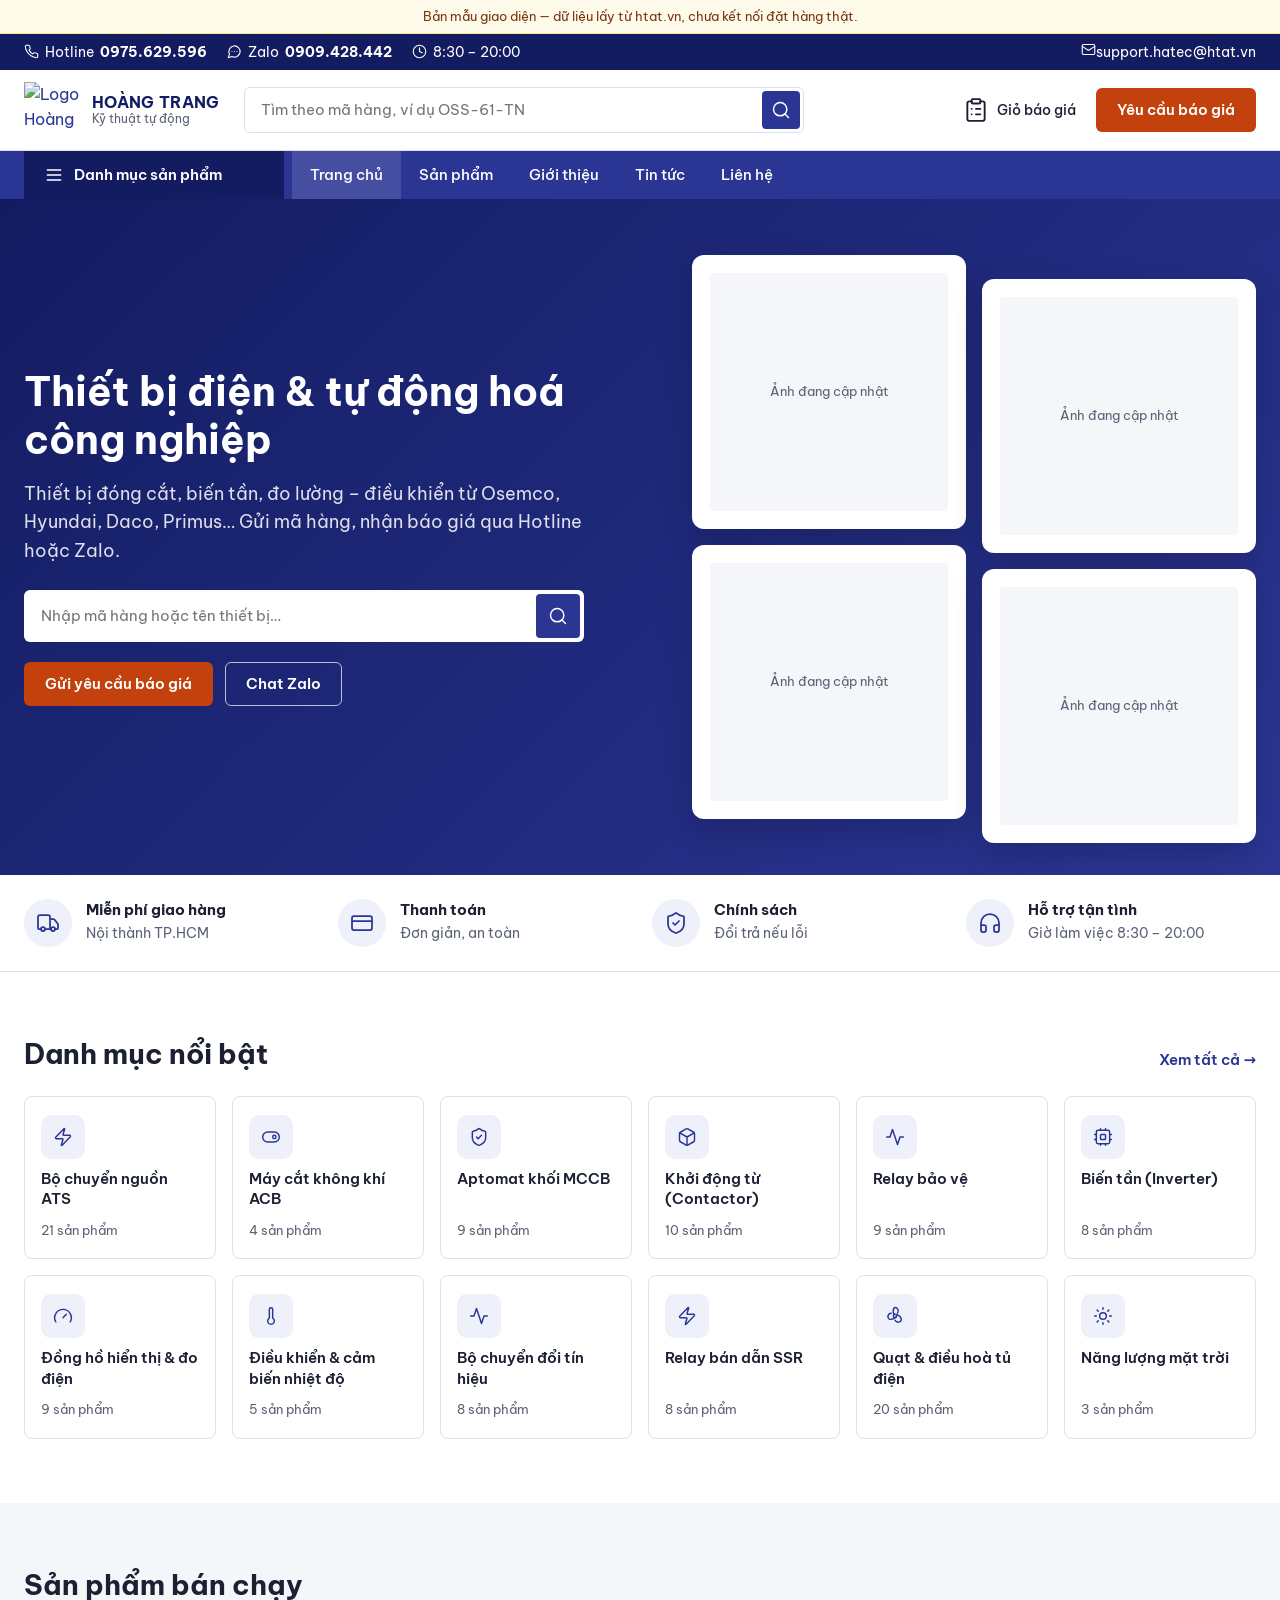
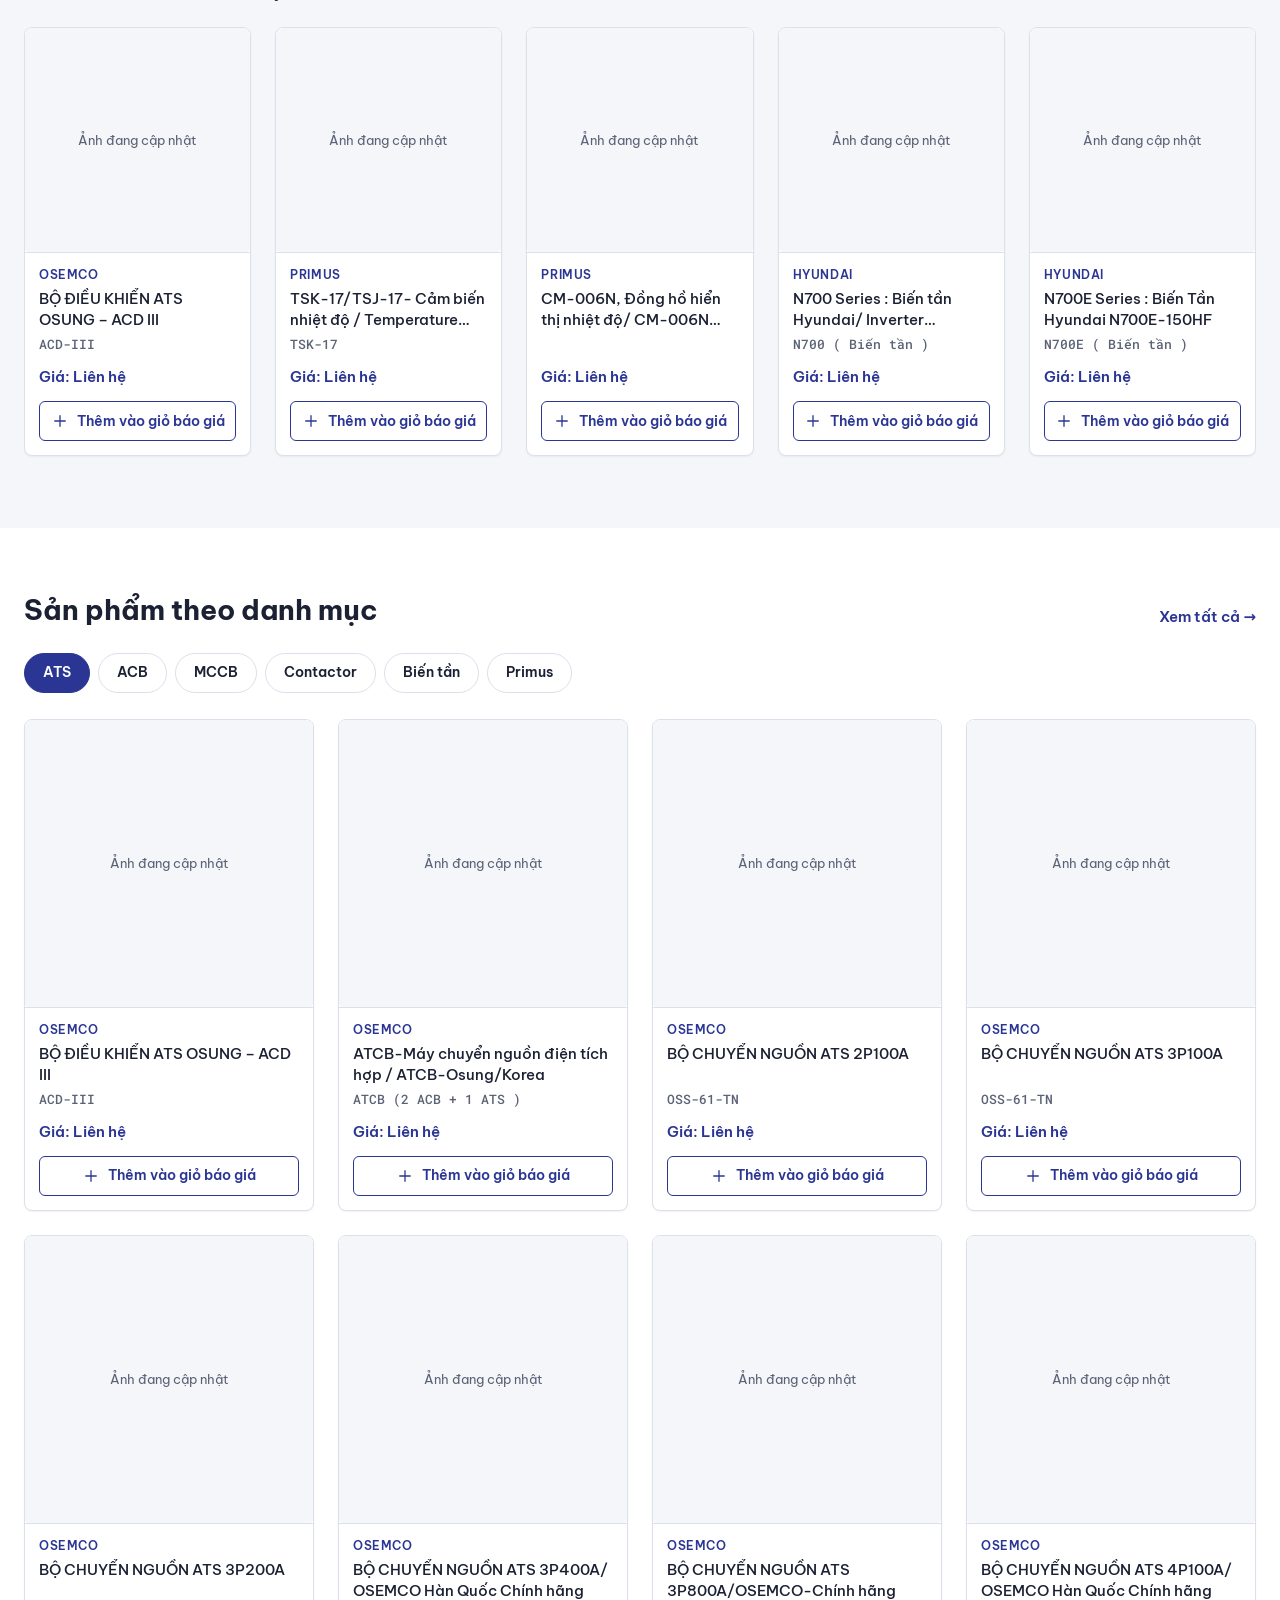
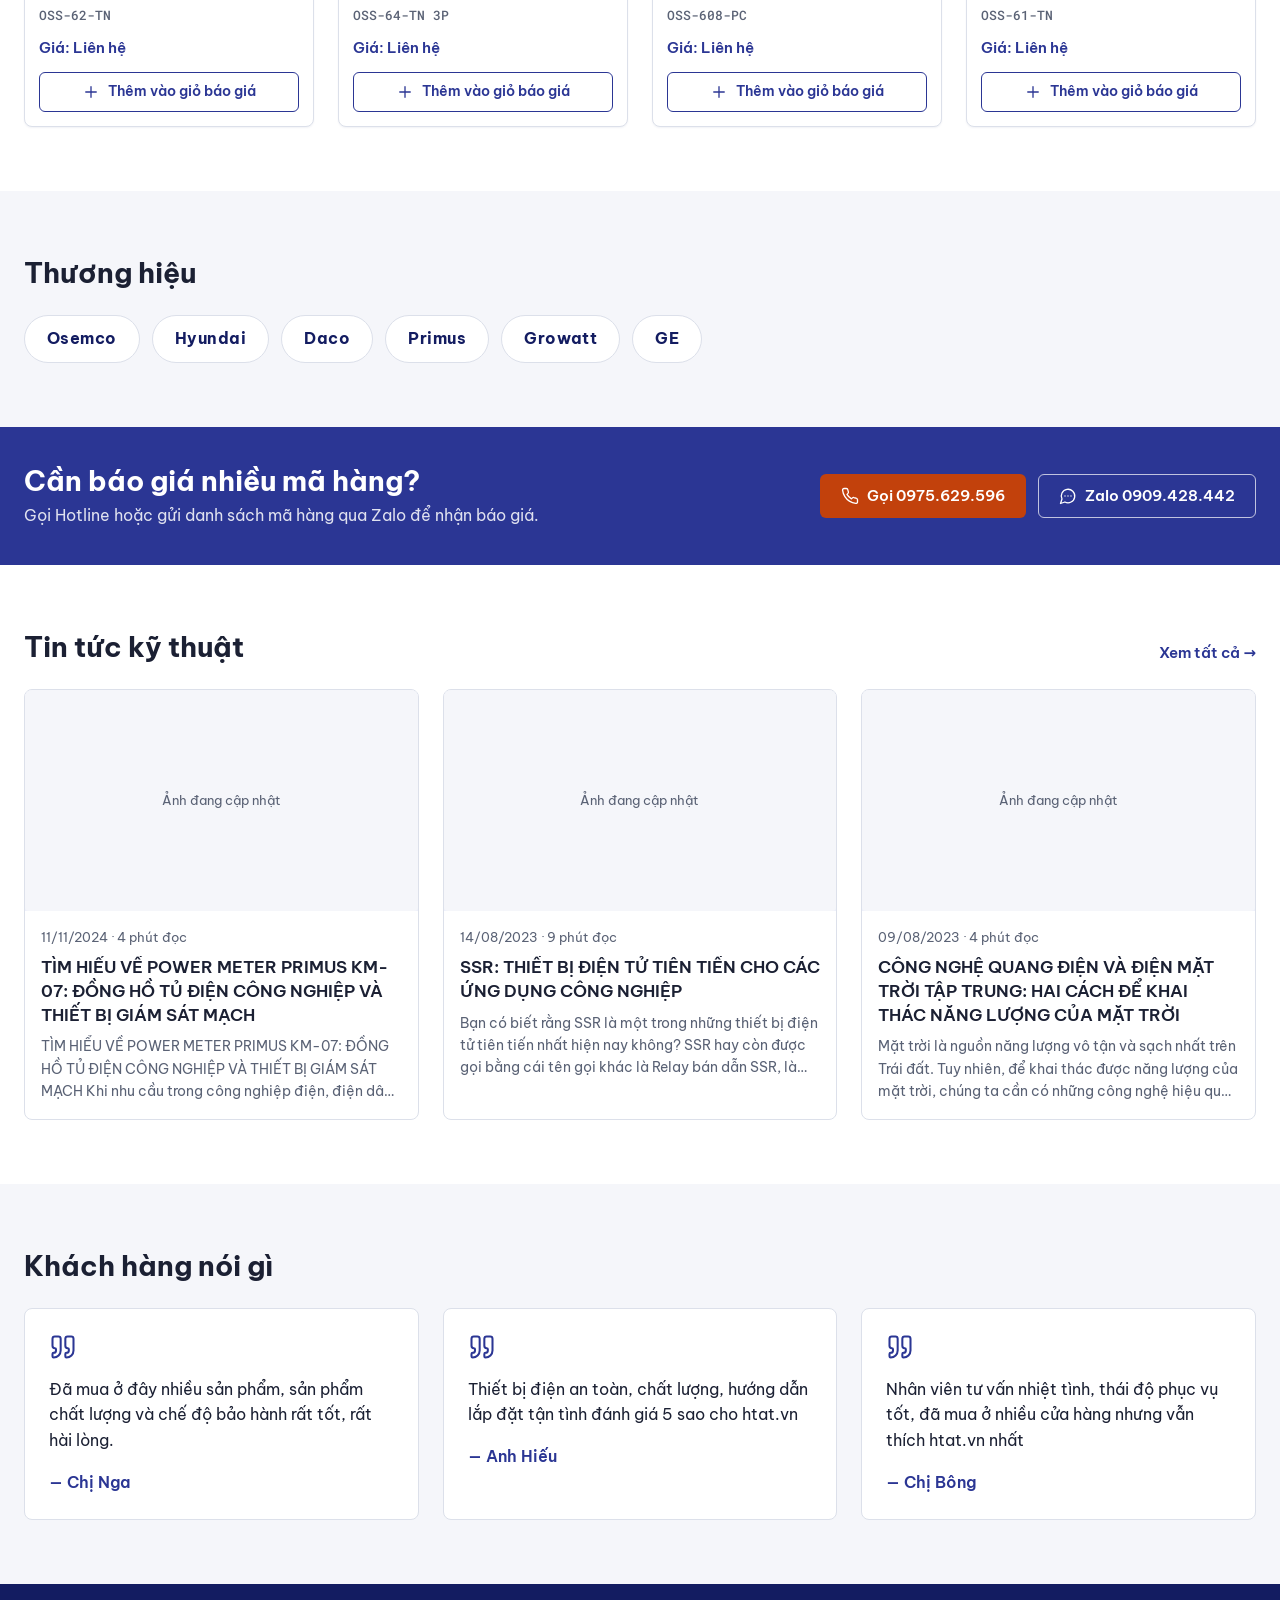
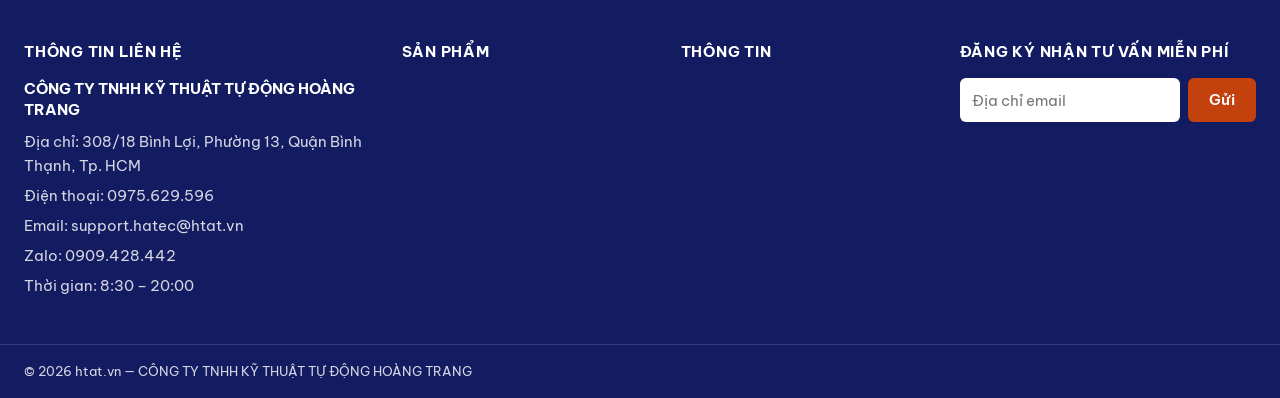
==== commit e3078263: "Bỏ mọi link dẫn về web cũ htat.vn - Thanh trên cùng: bỏ 'Tài khoản' (thay bằng email liên hệ) - Chân" ====
--- a/index.html
+++ b/index.html
@@ -9,7 +9,7 @@
   <link rel="preconnect" href="https://fonts.googleapis.com">
   <link rel="preconnect" href="https://fonts.gstatic.com" crossorigin>
   <link href="https://fonts.googleapis.com/css2?family=Be+Vietnam+Pro:wght@400;500;600;700&family=Roboto+Mono:wght@500&display=swap" rel="stylesheet">
-  <link rel="stylesheet" href="assets/css/style.css?v=7">
+  <link rel="stylesheet" href="assets/css/style.css?v=9">
 </head>
 <body data-page="home">
   <div id="site-header"></div>
@@ -94,8 +94,9 @@
 
   <div id="site-footer"></div>
 
-  <script src="assets/js/data.js?v=7"></script>
-  <script src="assets/js/main.js?v=7"></script>
-  <script src="assets/js/home.js?v=7"></script>
+  <script src="assets/js/data.js?v=9"></script>
+  <script src="assets/js/tin-tuc.js?v=9"></script>
+  <script src="assets/js/main.js?v=9"></script>
+  <script src="assets/js/home.js?v=9"></script>
 </body>
 </html>
--- a/assets/css/style.css
+++ b/assets/css/style.css
@@ -702,3 +702,5 @@
   .article-side { position: static; }
 }
 @media (max-width: 767px) { .article__head h1 { font-size: 24px; } .article__body { font-size: 16px; } }
+
+.brochure { margin: 0; }
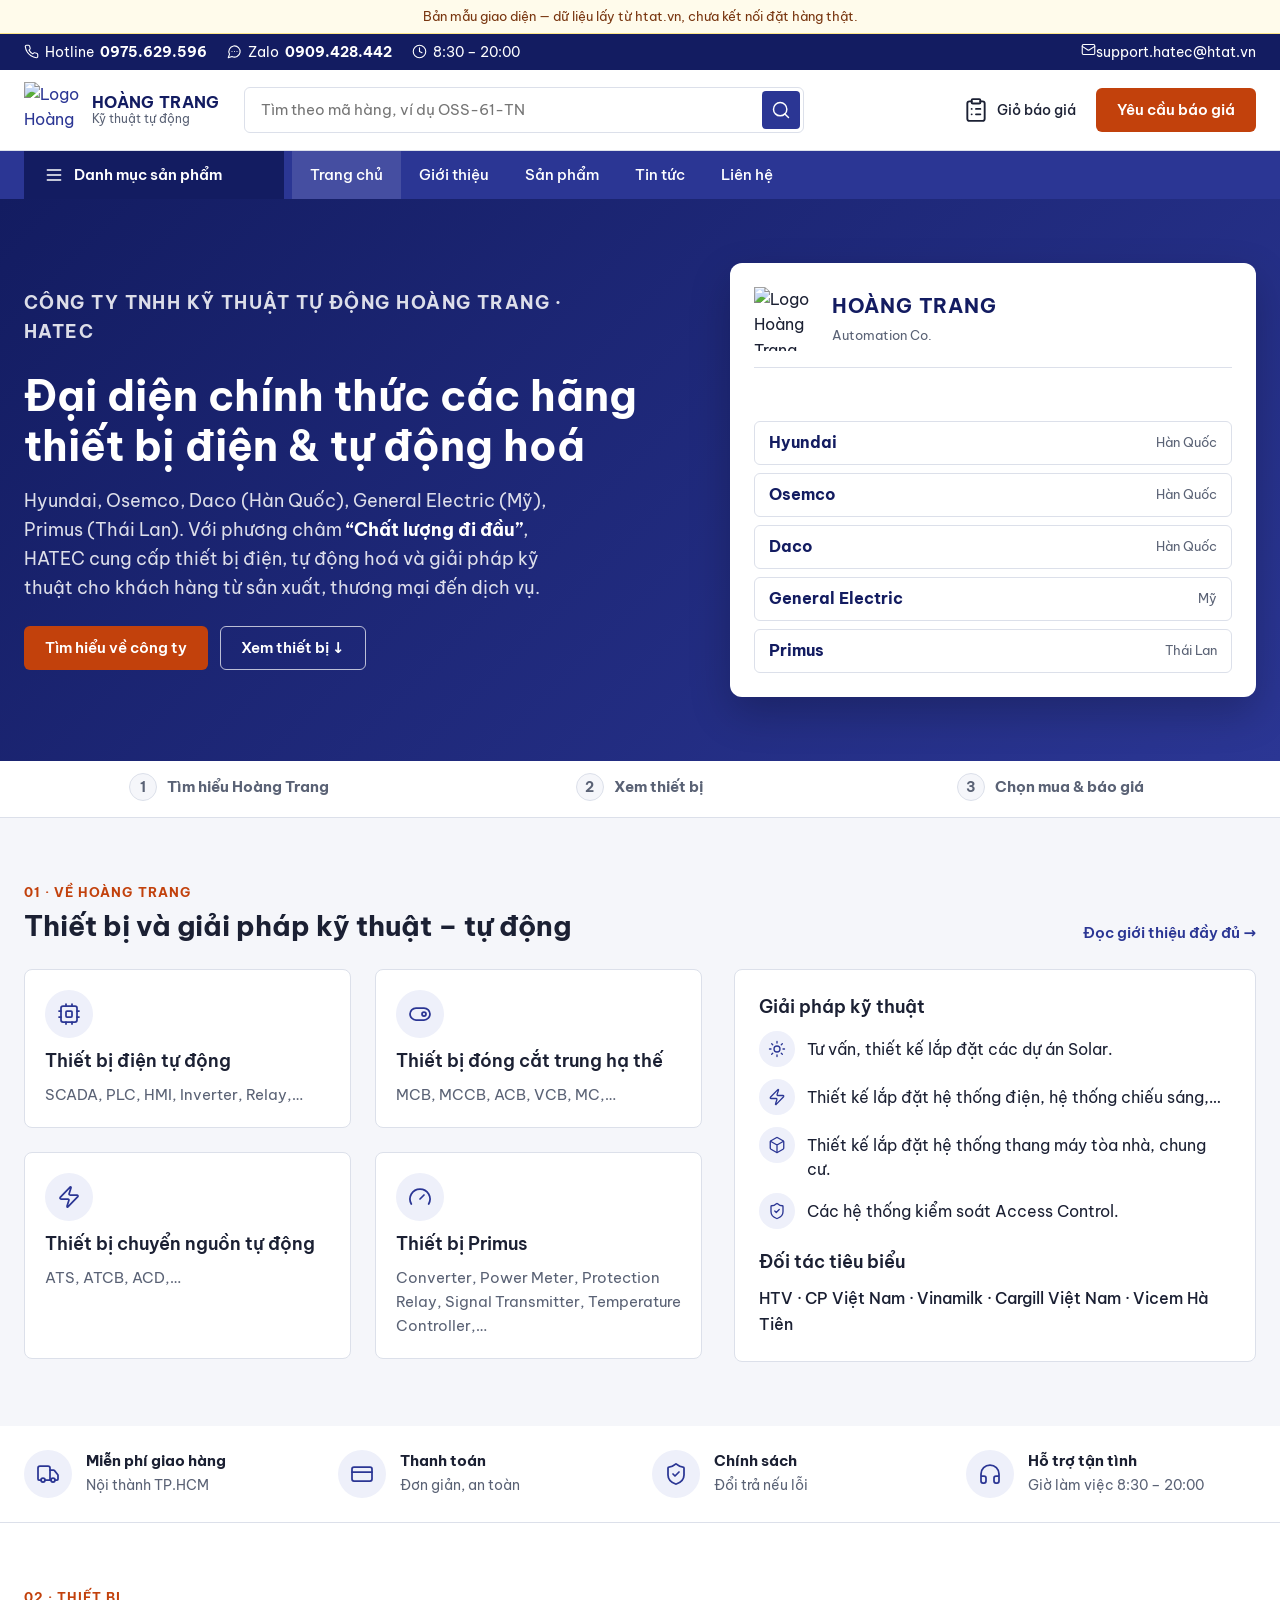
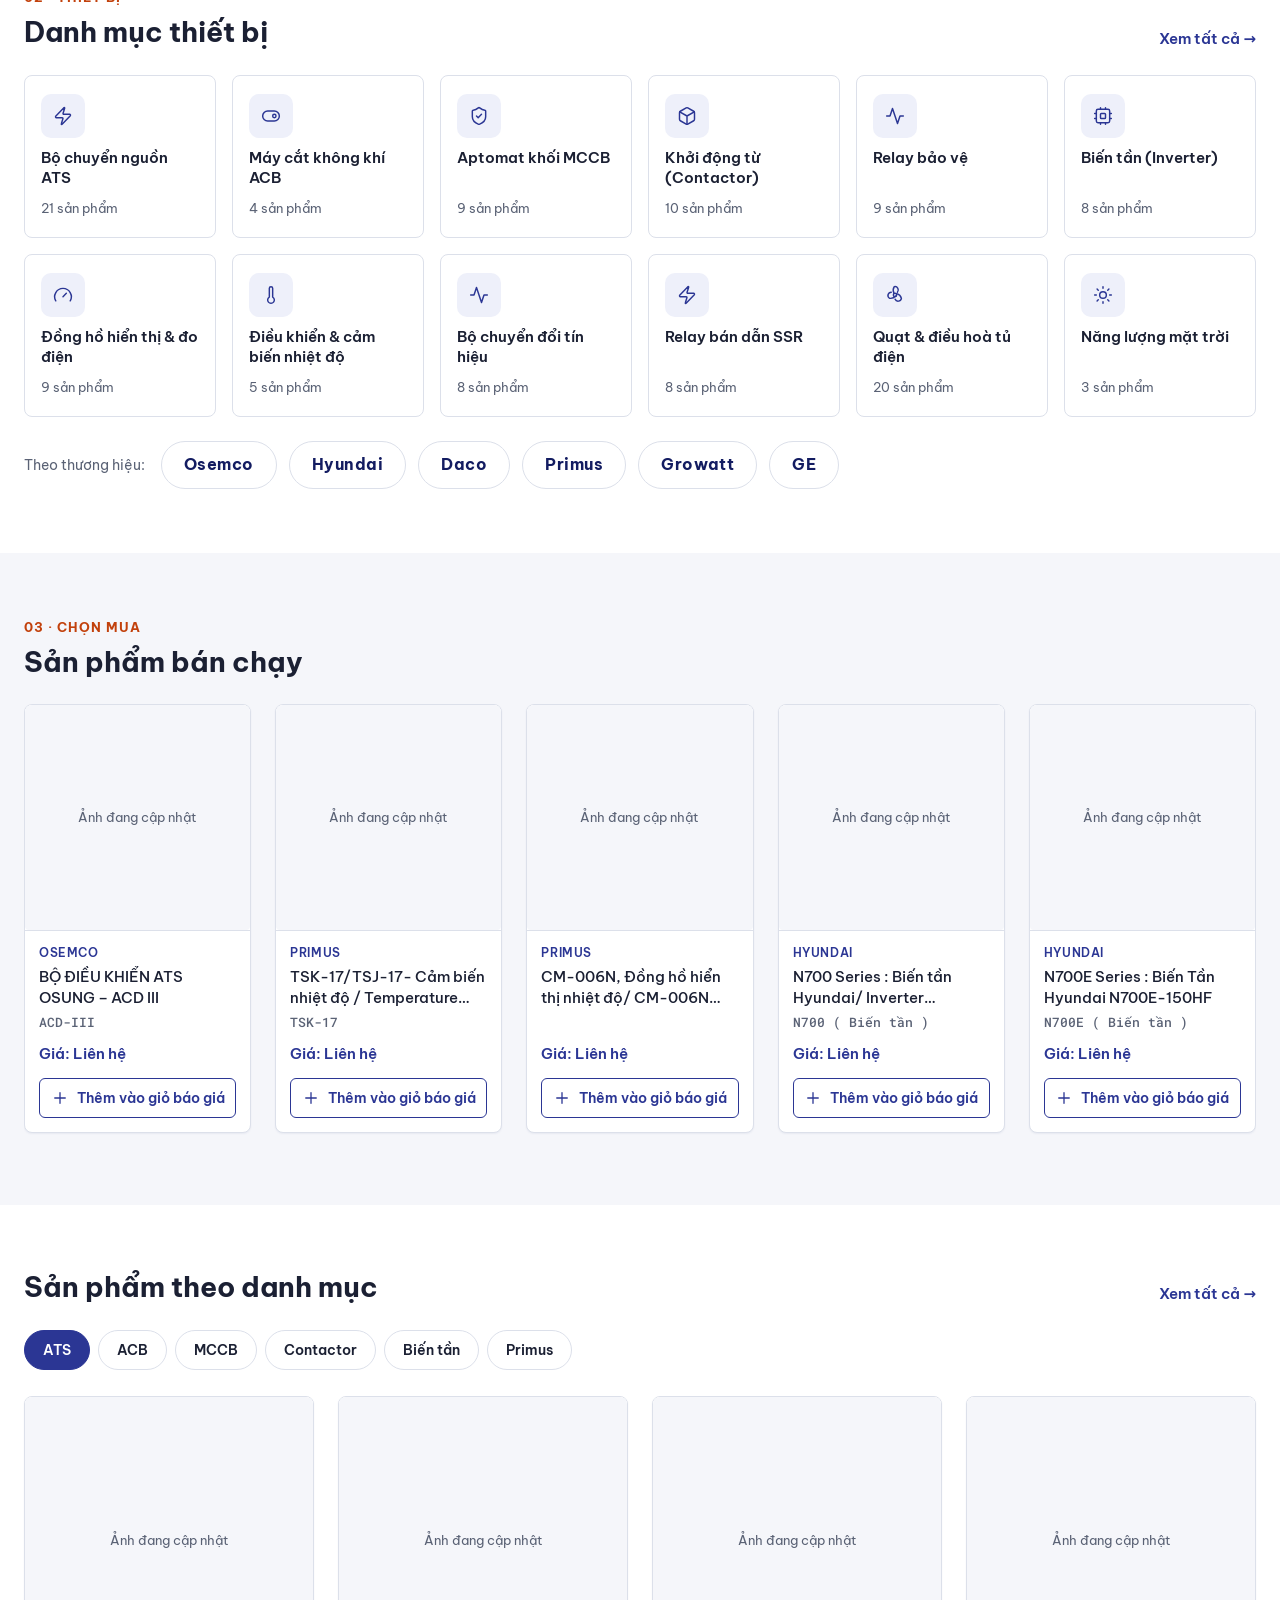
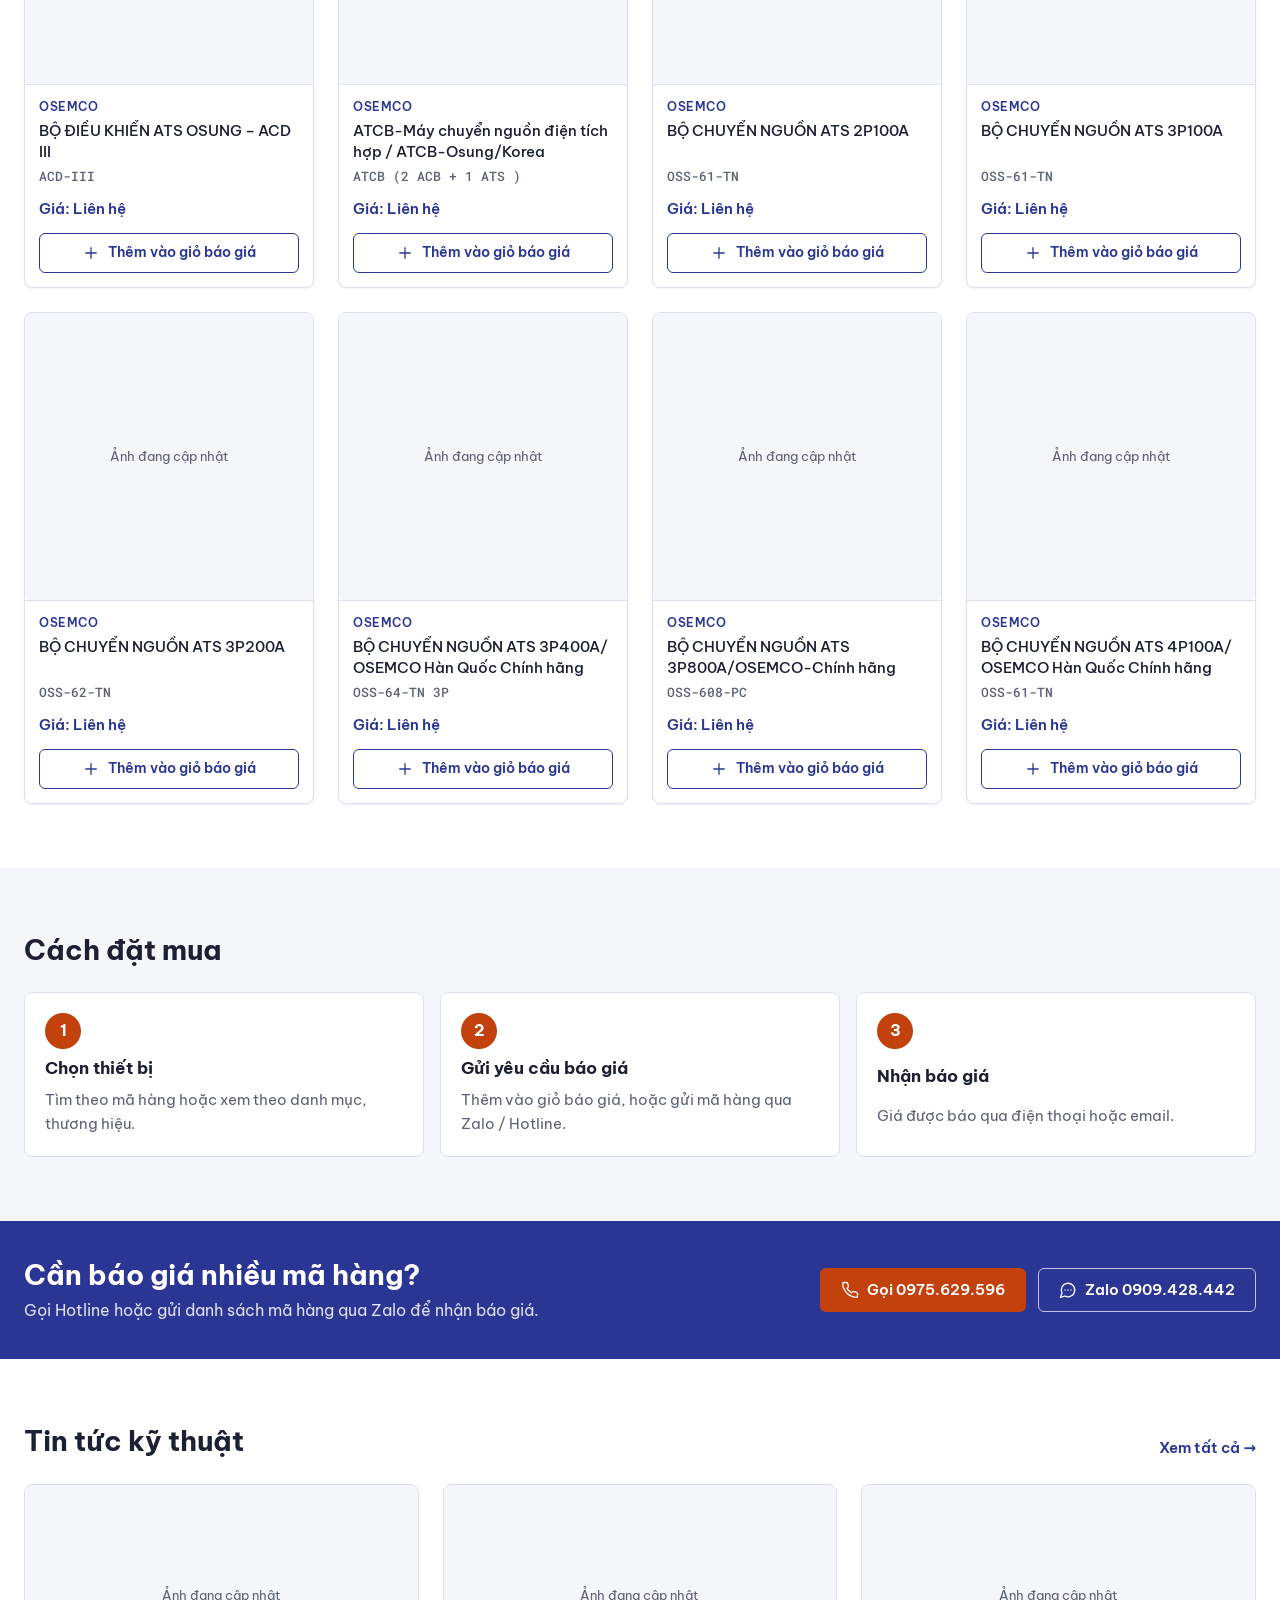
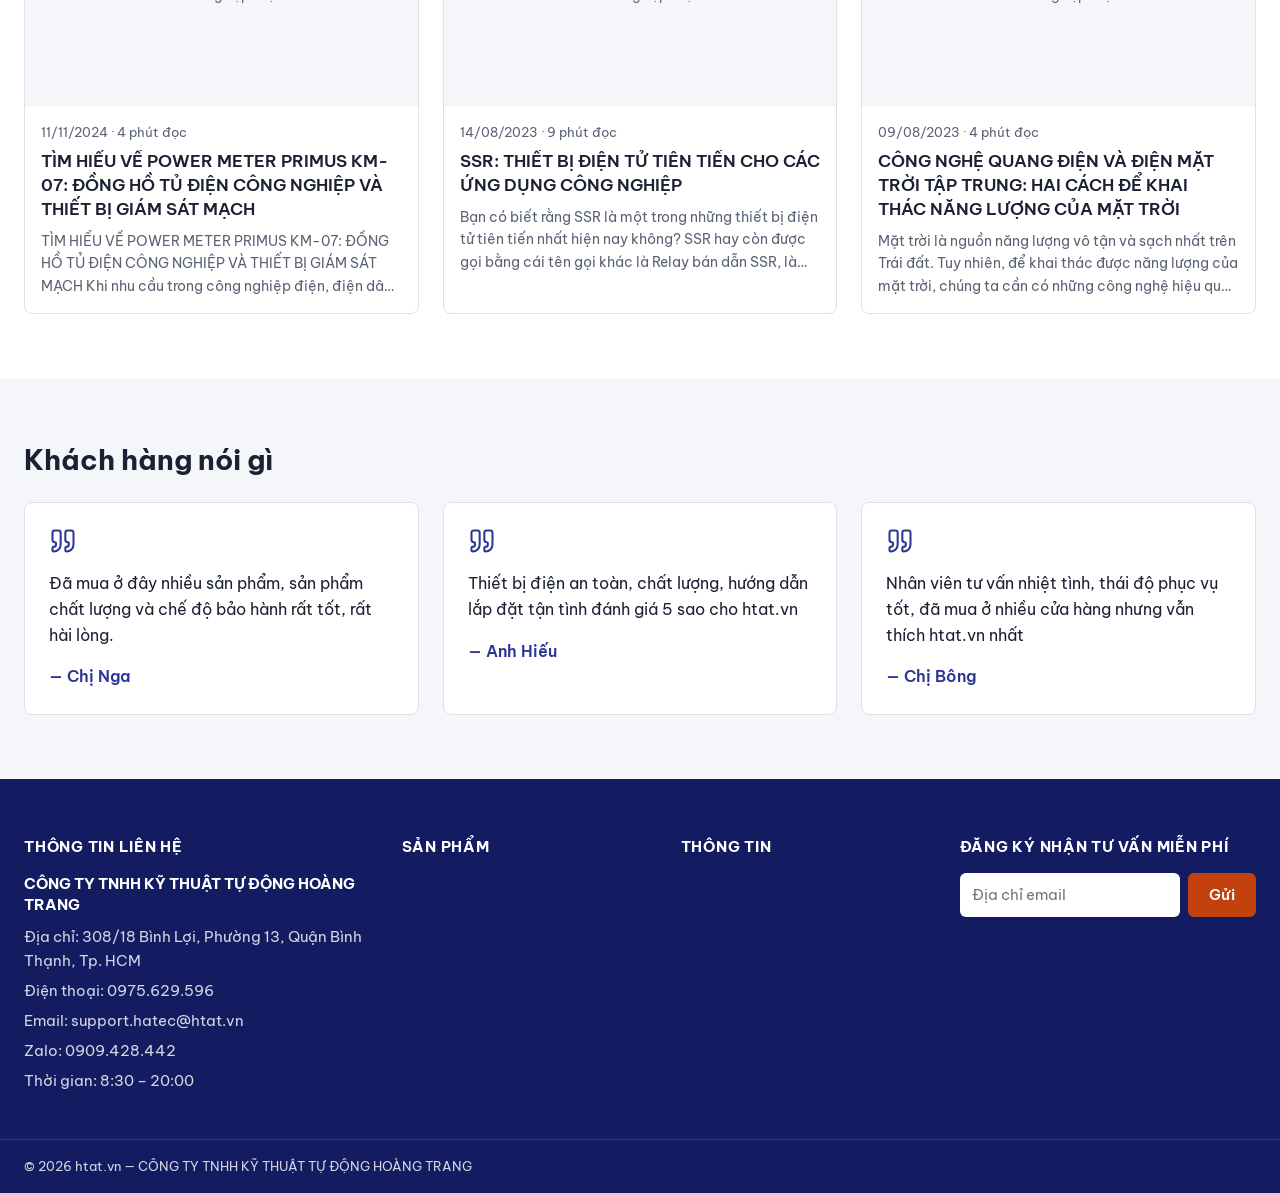
==== commit 6b220cc3: "Trang chủ: giới thiệu công ty trước, rồi thiết bị, rồi chọn mua Theo yêu cầu đối tác (16/11/2026): -" ====
--- a/index.html
+++ b/index.html
@@ -4,33 +4,74 @@
   <meta charset="utf-8">
   <meta name="viewport" content="width=device-width, initial-scale=1">
   <meta name="robots" content="noindex, nofollow">
-  <title>Hoàng Trang – Thiết bị điện &amp; tự động hoá công nghiệp</title>
-  <meta name="description" content="Công ty TNHH Kỹ Thuật Tự Động Hoàng Trang: bộ chuyển nguồn ATS, ACB, MCCB, contactor, biến tần, thiết bị đo lường – điều khiển. Báo giá qua Hotline 0975.629.596.">
+  <title>Hoàng Trang (HATEC) – Thiết bị điện &amp; tự động hoá công nghiệp</title>
+  <meta name="description" content="Công ty TNHH Kỹ Thuật Tự Động Hoàng Trang (HATEC) – đại diện chính thức Hyundai, Osemco, Daco, General Electric, Primus. Thiết bị đóng cắt, chuyển nguồn ATS, biến tần, đo lường – điều khiển.">
   <link rel="preconnect" href="https://fonts.googleapis.com">
   <link rel="preconnect" href="https://fonts.gstatic.com" crossorigin>
   <link href="https://fonts.googleapis.com/css2?family=Be+Vietnam+Pro:wght@400;500;600;700&family=Roboto+Mono:wght@500&display=swap" rel="stylesheet">
-  <link rel="stylesheet" href="assets/css/style.css?v=9">
+  <link rel="stylesheet" href="assets/css/style.css?v=11">
 </head>
 <body data-page="home">
   <div id="site-header"></div>
 
   <main>
-    <section class="hero">
+    <!-- ① GIỚI THIỆU CÔNG TY (khách vào là thấy công ty trước) -->
+    <section class="hero hero--company">
       <div class="container">
         <div>
-          <h1>Thiết bị điện &amp; tự động hoá công nghiệp</h1>
-          <p>Thiết bị đóng cắt, biến tần, đo lường – điều khiển từ Osemco, Hyundai, Daco, Primus… Gửi mã hàng, nhận báo giá qua Hotline hoặc Zalo.</p>
-          <form class="search" action="danh-muc.html" role="search">
-            <label class="sr-only" for="q-hero">Tìm theo mã hàng</label>
-            <input id="q-hero" name="q" type="search" placeholder="Nhập mã hàng hoặc tên thiết bị…" autocomplete="off">
-            <button type="submit" aria-label="Tìm"><svg class="icon" viewBox="0 0 24 24" aria-hidden="true"><circle cx="11" cy="11" r="8"/><path d="m21 21-4.3-4.3"/></svg></button>
-          </form>
+          <p class="eyebrow">Công ty TNHH Kỹ Thuật Tự Động Hoàng Trang · HATEC</p>
+          <h1>Đại diện chính thức các hãng thiết bị điện &amp; tự động hoá</h1>
+          <p>Hyundai, Osemco, Daco (Hàn Quốc), General Electric (Mỹ), Primus (Thái Lan). Với phương châm <b>“Chất lượng đi đầu”</b>,
+            HATEC cung cấp thiết bị điện, tự động hoá và giải pháp kỹ thuật cho khách hàng từ sản xuất, thương mại đến dịch vụ.</p>
           <div class="hero__ctas">
-            <a class="btn btn--accent" href="lien-he.html">Gửi yêu cầu báo giá</a>
-            <a class="btn btn--ghost-white" id="hero-zalo" href="#" target="_blank" rel="noopener">Chat Zalo</a>
+            <a class="btn btn--accent" href="gioi-thieu.html">Tìm hiểu về công ty</a>
+            <a class="btn btn--ghost-white" href="#thiet-bi">Xem thiết bị ↓</a>
           </div>
         </div>
-        <div class="hero__collage" id="hero-collage" aria-hidden="true"></div>
+        <aside class="company-card" aria-label="Đại diện chính thức">
+          <div class="company-card__head">
+            <img src="https://htat.vn/wp-content/uploads/2019/01/logo-1.png" alt="Logo Hoàng Trang" width="64" height="64">
+            <div><b>HOÀNG TRANG</b><span>Automation Co.</span></div>
+          </div>
+          <p class="company-card__label">Đại diện chính thức</p>
+          <ul class="company-card__brands" id="hero-brands"></ul>
+        </aside>
+      </div>
+    </section>
+
+    <nav class="journey" aria-label="Các bước">
+      <div class="container">
+        <a href="#ve-chung-toi"><span>1</span><b>Tìm hiểu Hoàng Trang</b></a>
+        <a href="#thiet-bi"><span>2</span><b>Xem thiết bị</b></a>
+        <a href="#chon-mua"><span>3</span><b>Chọn mua &amp; báo giá</b></a>
+      </div>
+    </nav>
+
+    <section class="section section--soft anchor" id="ve-chung-toi">
+      <div class="container">
+        <div class="section-head">
+          <div><p class="eyebrow eyebrow--dark">01 · Về Hoàng Trang</p><h2>Thiết bị và giải pháp kỹ thuật – tự động</h2></div>
+          <a href="gioi-thieu.html">Đọc giới thiệu đầy đủ →</a>
+        </div>
+        <div class="about-home">
+          <div class="grid grid--2 about-cards">
+            <div class="about-card"><div class="usp__icon" data-icon="cpu"></div><h3>Thiết bị điện tự động</h3><p>SCADA, PLC, HMI, Inverter, Relay,…</p></div>
+            <div class="about-card"><div class="usp__icon" data-icon="toggle"></div><h3>Thiết bị đóng cắt trung hạ thế</h3><p>MCB, MCCB, ACB, VCB, MC,…</p></div>
+            <div class="about-card"><div class="usp__icon" data-icon="zap"></div><h3>Thiết bị chuyển nguồn tự động</h3><p>ATS, ATCB, ACD,…</p></div>
+            <div class="about-card"><div class="usp__icon" data-icon="gauge"></div><h3>Thiết bị Primus</h3><p>Converter, Power Meter, Protection Relay, Signal Transmitter, Temperature Controller,…</p></div>
+          </div>
+          <div class="about-home__side">
+            <h3>Giải pháp kỹ thuật</h3>
+            <ul class="check-list">
+              <li><span data-icon="sun"></span>Tư vấn, thiết kế lắp đặt các dự án Solar.</li>
+              <li><span data-icon="zap"></span>Thiết kế lắp đặt hệ thống điện, hệ thống chiếu sáng,…</li>
+              <li><span data-icon="box"></span>Thiết kế lắp đặt hệ thống thang máy tòa nhà, chung cư.</li>
+              <li><span data-icon="shield"></span>Các hệ thống kiểm soát Access Control.</li>
+            </ul>
+            <h3>Đối tác tiêu biểu</h3>
+            <p class="partners-inline">HTV · CP Việt Nam · Vinamilk · Cargill Việt Nam · Vicem Hà Tiên</p>
+          </div>
+        </div>
       </div>
     </section>
 
@@ -38,16 +79,27 @@
       <div class="container" id="usp"></div>
     </section>
 
-    <section class="section">
+    <!-- ② THIẾT BỊ -->
+    <section class="section anchor" id="thiet-bi">
       <div class="container">
-        <div class="section-head"><h2>Danh mục nổi bật</h2><a href="danh-muc.html">Xem tất cả →</a></div>
+        <div class="section-head">
+          <div><p class="eyebrow eyebrow--dark">02 · Thiết bị</p><h2>Danh mục thiết bị</h2></div>
+          <a href="danh-muc.html">Xem tất cả →</a>
+        </div>
         <div class="cats" id="cats"></div>
+        <div class="brands-row">
+          <span class="muted small">Theo thương hiệu:</span>
+          <div class="chips" id="brands"></div>
+        </div>
       </div>
     </section>
 
-    <section class="section section--soft">
+    <!-- ③ CHỌN MUA -->
+    <section class="section section--soft anchor" id="chon-mua">
       <div class="container">
-        <div class="section-head"><h2>Sản phẩm bán chạy</h2></div>
+        <div class="section-head">
+          <div><p class="eyebrow eyebrow--dark">03 · Chọn mua</p><h2>Sản phẩm bán chạy</h2></div>
+        </div>
         <div class="scroller" id="bestsellers"></div>
       </div>
     </section>
@@ -62,8 +114,12 @@
 
     <section class="section section--soft">
       <div class="container">
-        <div class="section-head"><h2>Thương hiệu</h2></div>
-        <div class="chips" id="brands"></div>
+        <div class="section-head"><h2>Cách đặt mua</h2></div>
+        <ol class="steps">
+          <li><span>1</span><b>Chọn thiết bị</b><p>Tìm theo mã hàng hoặc xem theo danh mục, thương hiệu.</p></li>
+          <li><span>2</span><b>Gửi yêu cầu báo giá</b><p>Thêm vào giỏ báo giá, hoặc gửi mã hàng qua Zalo / Hotline.</p></li>
+          <li><span>3</span><b>Nhận báo giá</b><p>Giá được báo qua điện thoại hoặc email.</p></li>
+        </ol>
       </div>
     </section>
 
@@ -94,9 +150,9 @@
 
   <div id="site-footer"></div>
 
-  <script src="assets/js/data.js?v=9"></script>
-  <script src="assets/js/tin-tuc.js?v=9"></script>
-  <script src="assets/js/main.js?v=9"></script>
-  <script src="assets/js/home.js?v=9"></script>
+  <script src="assets/js/data.js?v=10"></script>
+  <script src="assets/js/tin-tuc.js?v=10"></script>
+  <script src="assets/js/main.js?v=10"></script>
+  <script src="assets/js/home.js?v=10"></script>
 </body>
 </html>
--- a/assets/css/style.css
+++ b/assets/css/style.css
@@ -704,3 +704,70 @@
 @media (max-width: 767px) { .article__head h1 { font-size: 24px; } .article__body { font-size: 16px; } }
 
 .brochure { margin: 0; }
+
+/* =========================================================
+   Trang chủ — luồng mới: ① Công ty → ② Thiết bị → ③ Chọn mua (16/11/2026)
+   ========================================================= */
+.eyebrow { margin: 0 0 10px; font-size: 13px; font-weight: 700; letter-spacing: .08em; text-transform: uppercase; color: rgba(255,255,255,.75); }
+.eyebrow--dark { color: var(--accent); margin-bottom: 6px; }
+.hero--company .container { grid-template-columns: minmax(0, 1.25fr) minmax(0, 1fr); padding-top: 64px; padding-bottom: 64px; }
+.hero--company h1 { font-size: 42px; }
+.hero--company p b { color: #fff; }
+.company-card { background: #fff; color: var(--text); border-radius: 12px; padding: 24px; box-shadow: 0 16px 40px rgba(0,0,0,.22); }
+.company-card__head { display: flex; align-items: center; gap: 14px; padding-bottom: 16px; border-bottom: 1px solid var(--border); }
+.company-card__head img { width: 64px; height: 64px; }
+.company-card__head b { display: block; font-size: 20px; color: var(--brand-900); letter-spacing: .04em; }
+.company-card__head span { font-size: 13px; color: var(--muted); }
+.company-card__label { margin: 16px 0 10px; font-size: 13px; font-weight: 700; text-transform: uppercase; letter-spacing: .06em; color: var(--brand-700); }
+.company-card__brands { list-style: none; margin: 0; padding: 0; display: grid; gap: 8px; }
+.company-card__brands a { display: flex; justify-content: space-between; align-items: center; min-height: 44px; padding: 0 14px; border: 1px solid var(--border); border-radius: 6px; color: var(--text); text-decoration: none; }
+.company-card__brands a:hover { border-color: var(--brand-700); background: var(--brand-50); }
+.company-card__brands b { font-size: 16px; color: var(--brand-900); }
+.company-card__brands span { font-size: 13px; color: var(--muted); }
+@media (max-width: 1023px) {
+  .hero--company .container { grid-template-columns: minmax(0, 1fr); gap: 24px; padding-top: 32px; padding-bottom: 32px; }
+  .hero--company h1 { font-size: 28px; }
+}
+@media (max-width: 767px) { .company-card { padding: 16px; } }
+
+.journey { background: #fff; border-bottom: 1px solid var(--border); position: sticky; top: 48px; z-index: 40; }
+.journey .container { display: grid; grid-template-columns: repeat(3, 1fr); }
+.journey a { display: flex; align-items: center; justify-content: center; gap: 10px; min-height: 56px; color: var(--muted); text-decoration: none; border-bottom: 3px solid transparent; font-size: 15px; }
+.journey a span { width: 28px; height: 28px; flex: none; border-radius: 50%; display: grid; place-items: center; background: var(--bg); border: 1.5px solid var(--border); font-weight: 700; font-size: 14px; }
+.journey a:hover, .journey a.is-active { color: var(--brand-700); border-bottom-color: var(--brand-700); }
+.journey a.is-active span, .journey a:hover span { background: var(--brand-700); border-color: var(--brand-700); color: #fff; }
+@media (max-width: 1023px) { .journey { top: 114px; } }
+@media (max-width: 767px) {
+  .journey a { flex-direction: column; gap: 2px; font-size: 12px; min-height: 60px; text-align: center; line-height: 1.25; padding: 6px 4px; }
+  .journey a b { font-weight: 600; }
+}
+.anchor { scroll-margin-top: 120px; }
+@media (max-width: 1023px) { .anchor { scroll-margin-top: 190px; } }
+
+.grid--2 { grid-template-columns: repeat(2, minmax(0, 1fr)); }
+.about-home { display: grid; grid-template-columns: minmax(0, 1.3fr) minmax(0, 1fr); gap: 32px; align-items: start; }
+.about-home__side { background: #fff; border: 1px solid var(--border); border-radius: var(--radius); padding: 24px; }
+.about-home__side h3 { font-size: 18px; margin: 0 0 12px; }
+.about-home__side .check-list { margin-bottom: 20px; }
+.partners-inline { margin: 0; color: var(--text); font-weight: 500; }
+@media (max-width: 1023px) { .about-home { grid-template-columns: minmax(0, 1fr); } }
+@media (max-width: 767px) { .grid--2 { grid-template-columns: minmax(0, 1fr); } .about-home__side { padding: 16px; } }
+
+.brands-row { display: flex; align-items: center; gap: 12px 16px; flex-wrap: wrap; margin-top: 24px; }
+
+.steps { list-style: none; margin: 0; padding: 0; display: grid; grid-template-columns: repeat(3, minmax(0, 1fr)); gap: 16px; counter-reset: none; }
+.steps li { background: #fff; border: 1px solid var(--border); border-radius: var(--radius); padding: 20px; display: grid; gap: 6px; }
+.steps li span { width: 36px; height: 36px; border-radius: 50%; background: var(--accent); color: #fff; font-weight: 700; display: grid; place-items: center; }
+.steps li b { font-size: 17px; }
+.steps li p { margin: 0; color: var(--muted); font-size: 15px; }
+@media (max-width: 767px) { .steps { grid-template-columns: minmax(0, 1fr); } }
+/* Điện thoại: dải 3 bước không dính, tránh chiếm chỗ màn hình */
+@media (max-width: 1023px) { .journey { position: static; } .anchor { scroll-margin-top: 130px; } }
+/* Điện thoại: thẻ "Đại diện chính thức" gọn lại (logo đã có trên đầu trang) */
+@media (max-width: 1023px) {
+  .company-card__head { display: none; }
+  .company-card__label { margin-top: 0; }
+  .company-card__brands { grid-template-columns: repeat(2, minmax(0, 1fr)); }
+  .company-card__brands a { flex-direction: column; align-items: flex-start; justify-content: center; gap: 0; padding: 6px 12px; min-height: 52px; }
+  .company-card__brands li:last-child { grid-column: 1 / -1; }
+}
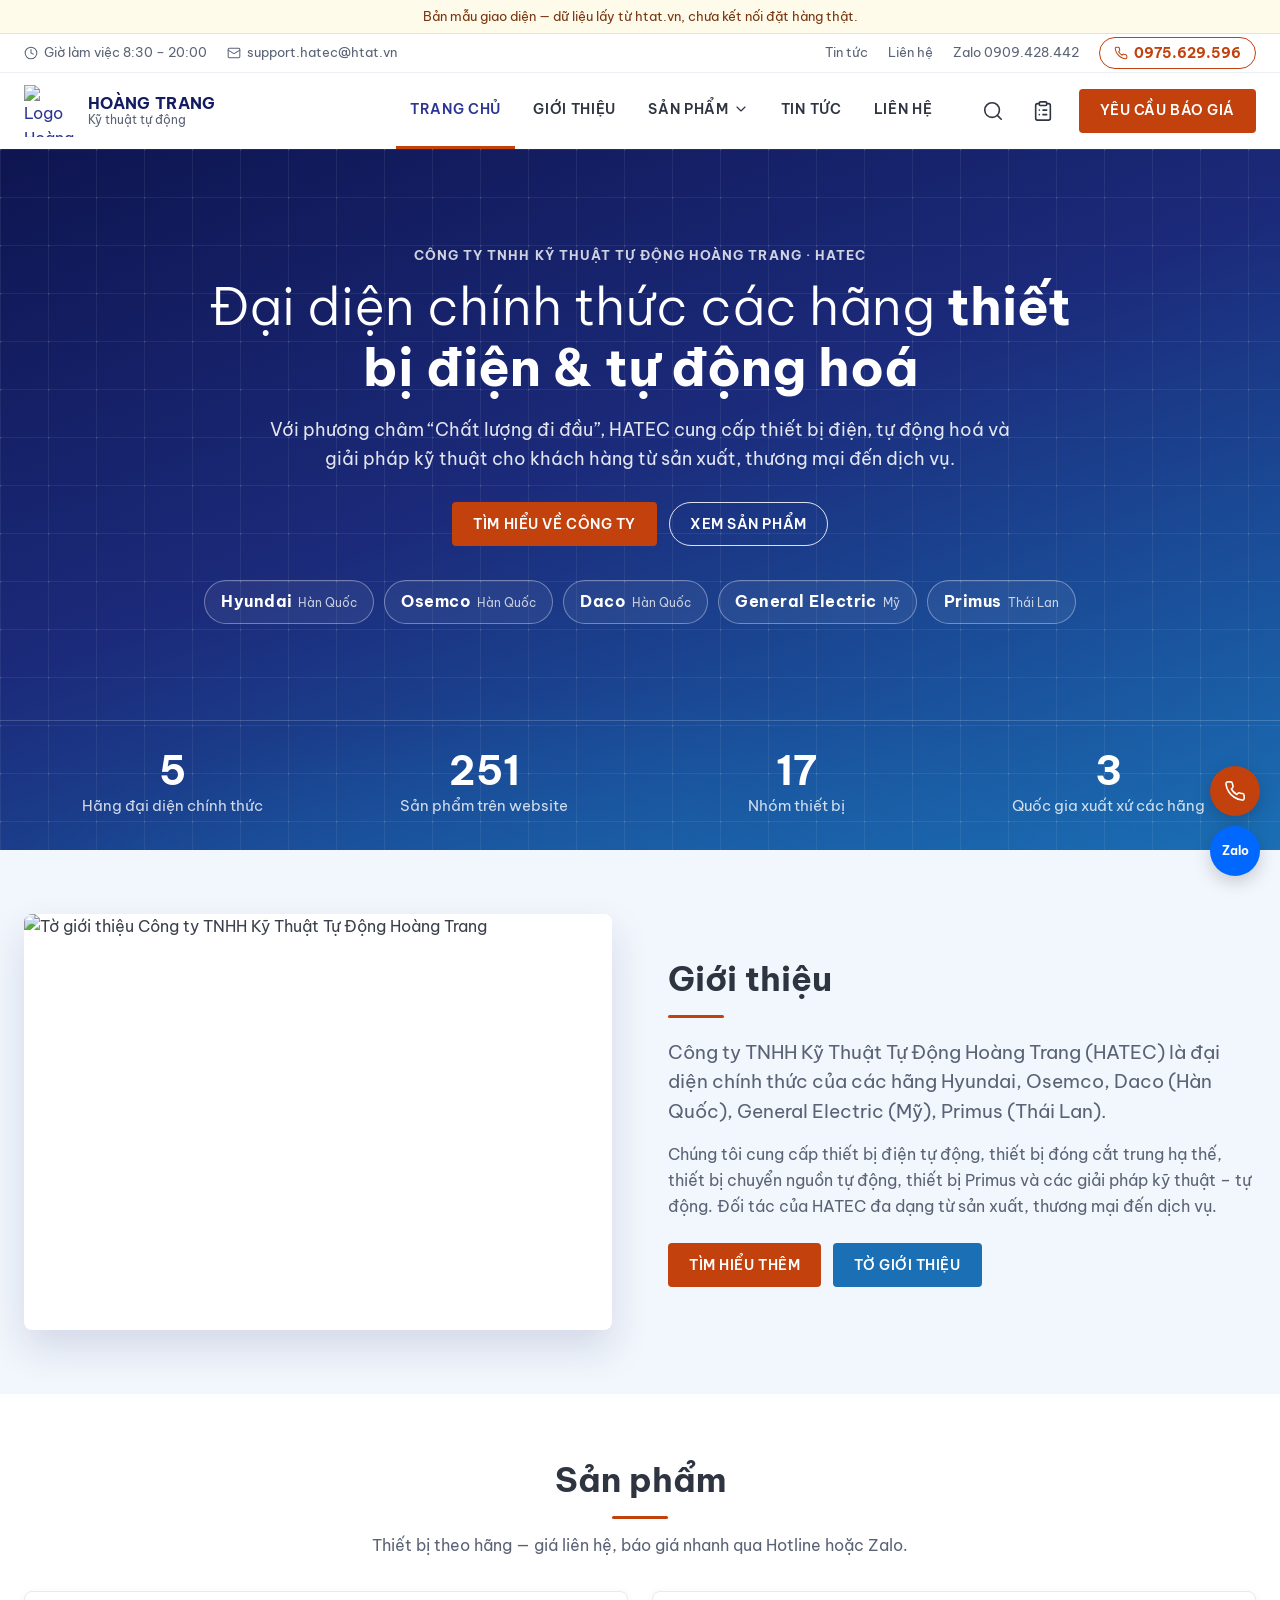
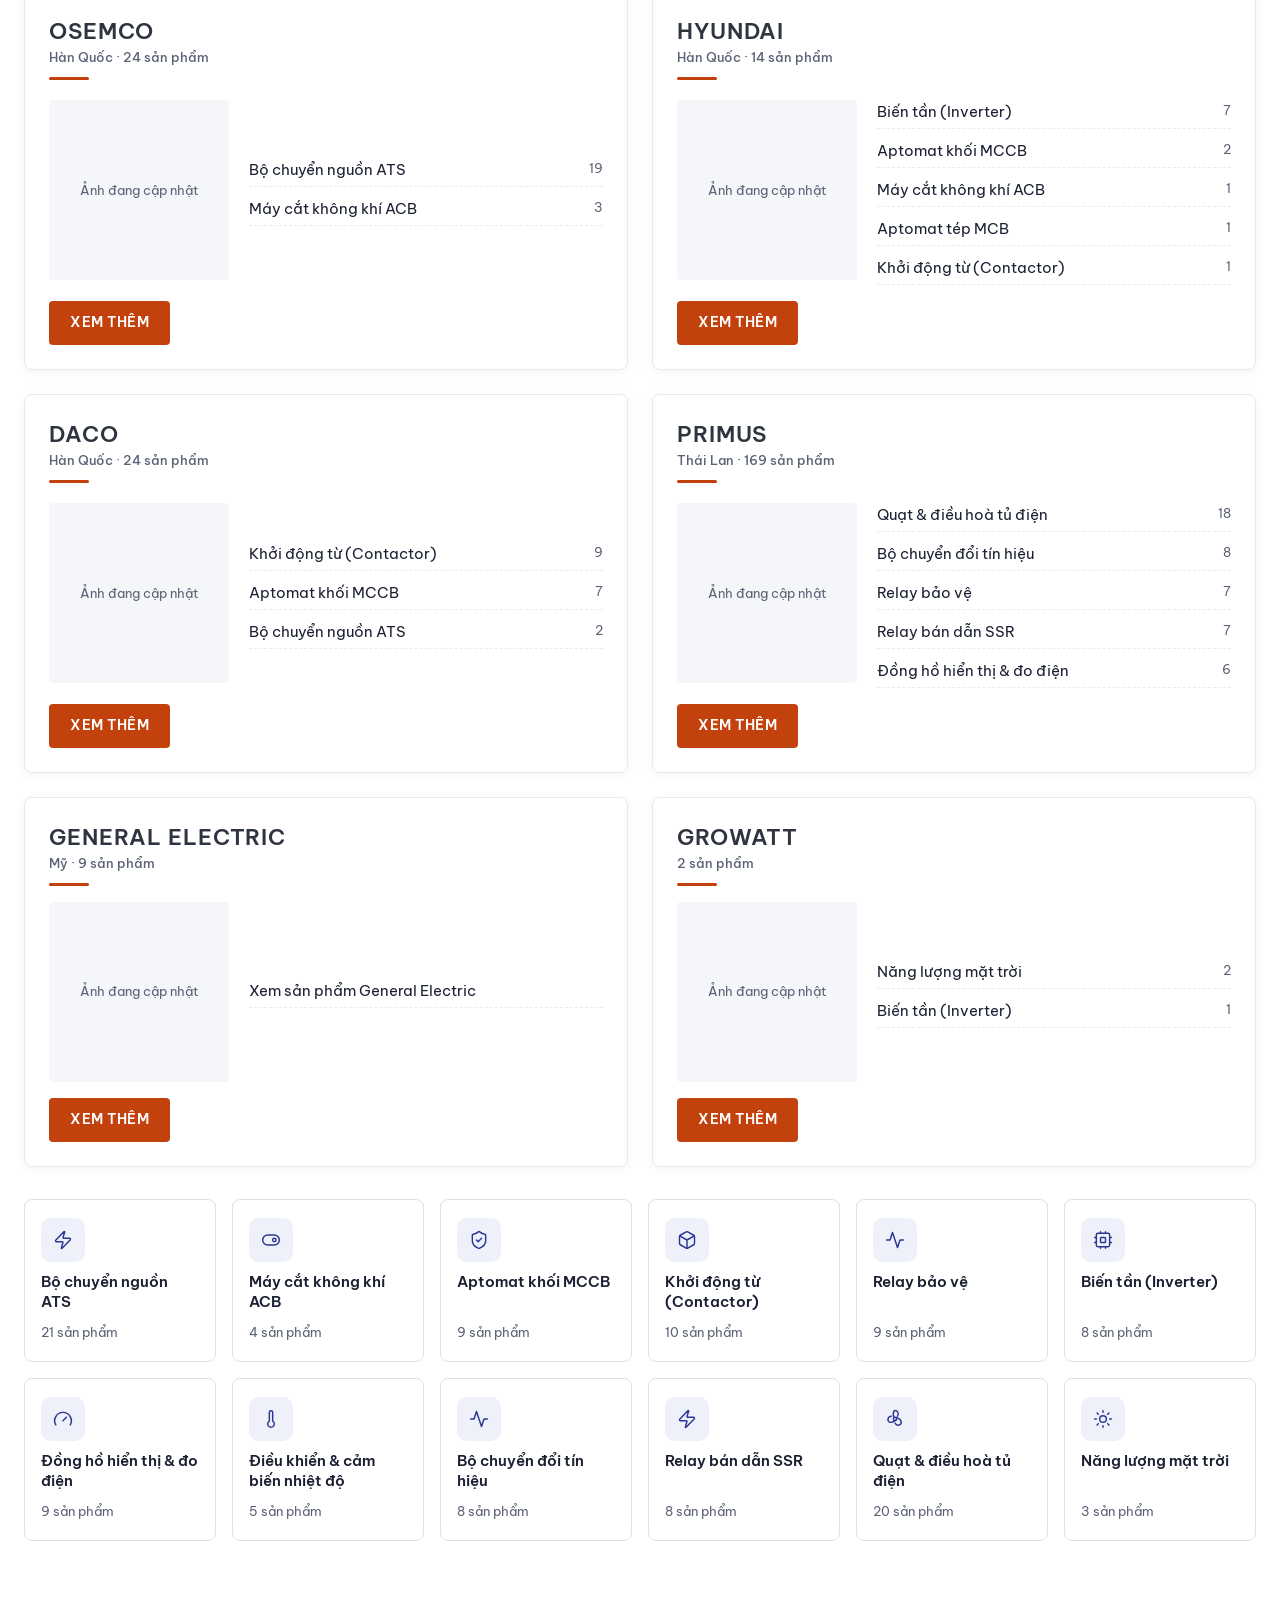
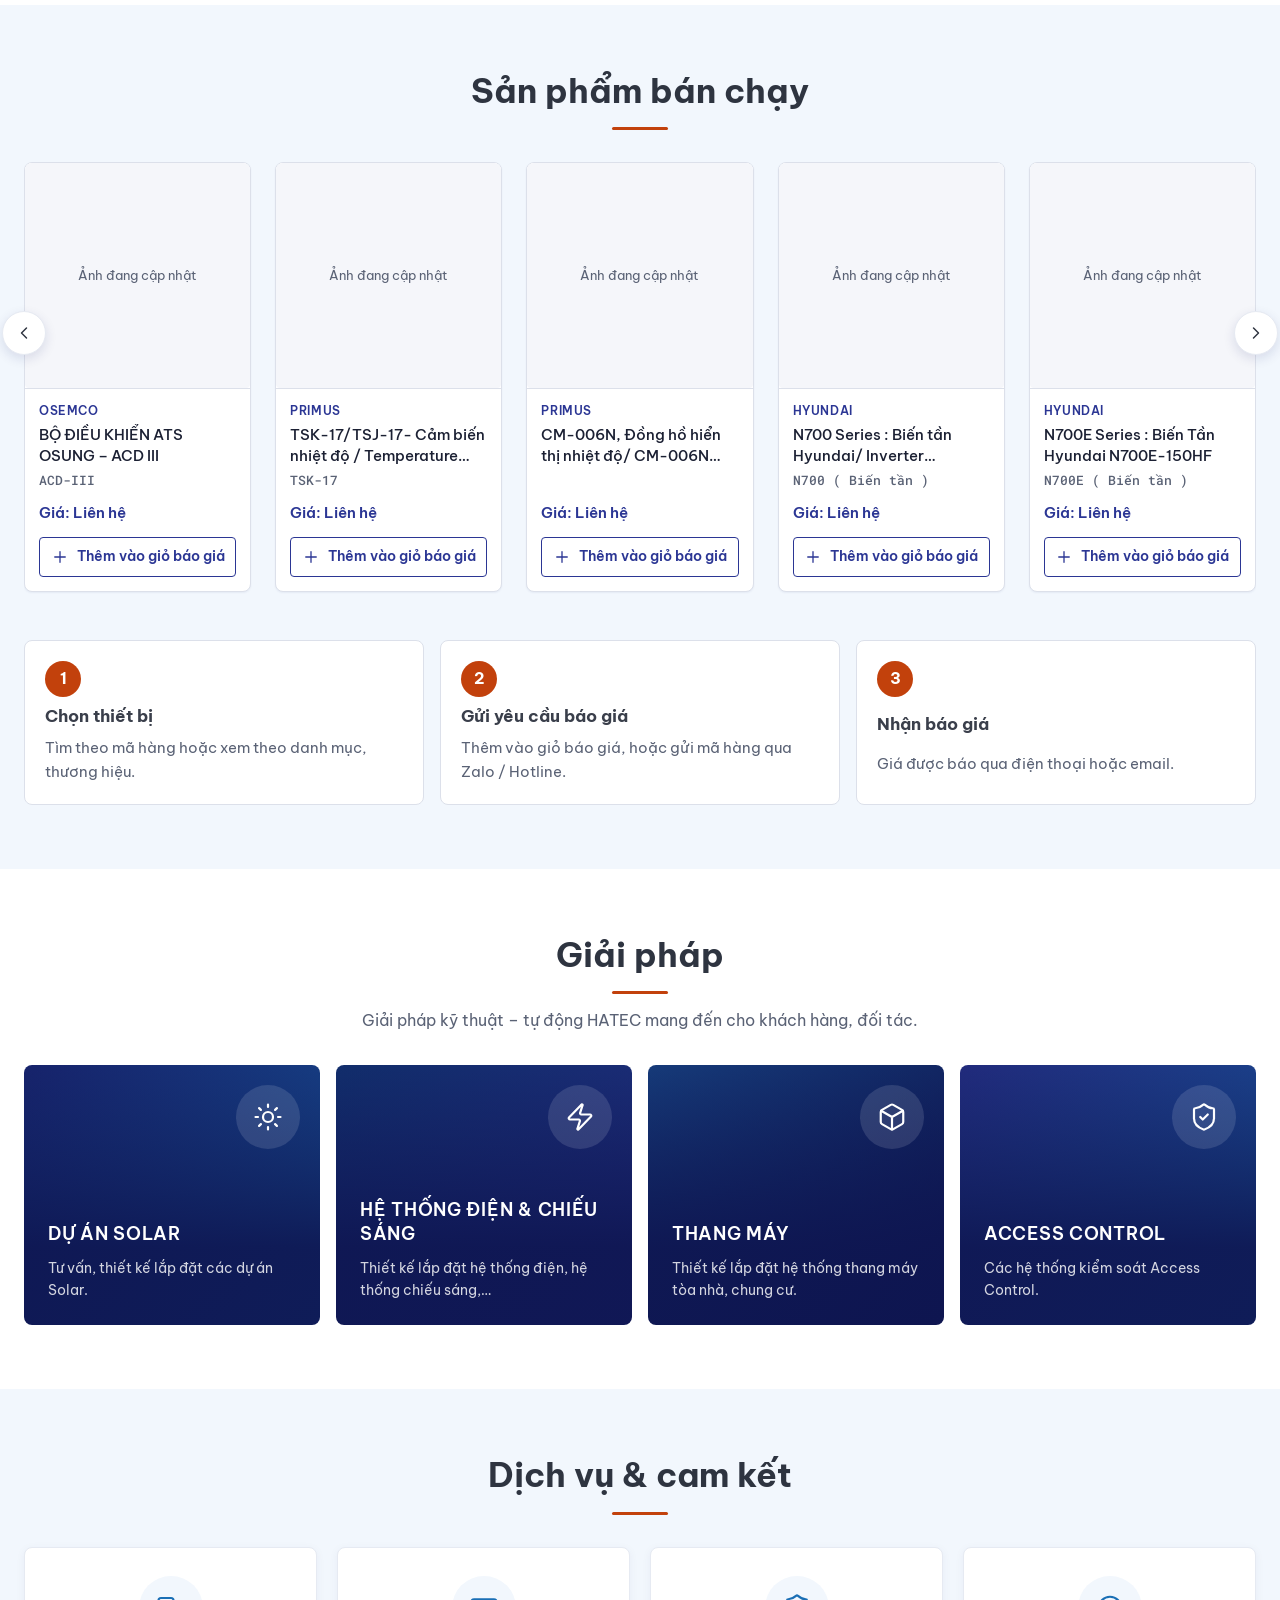
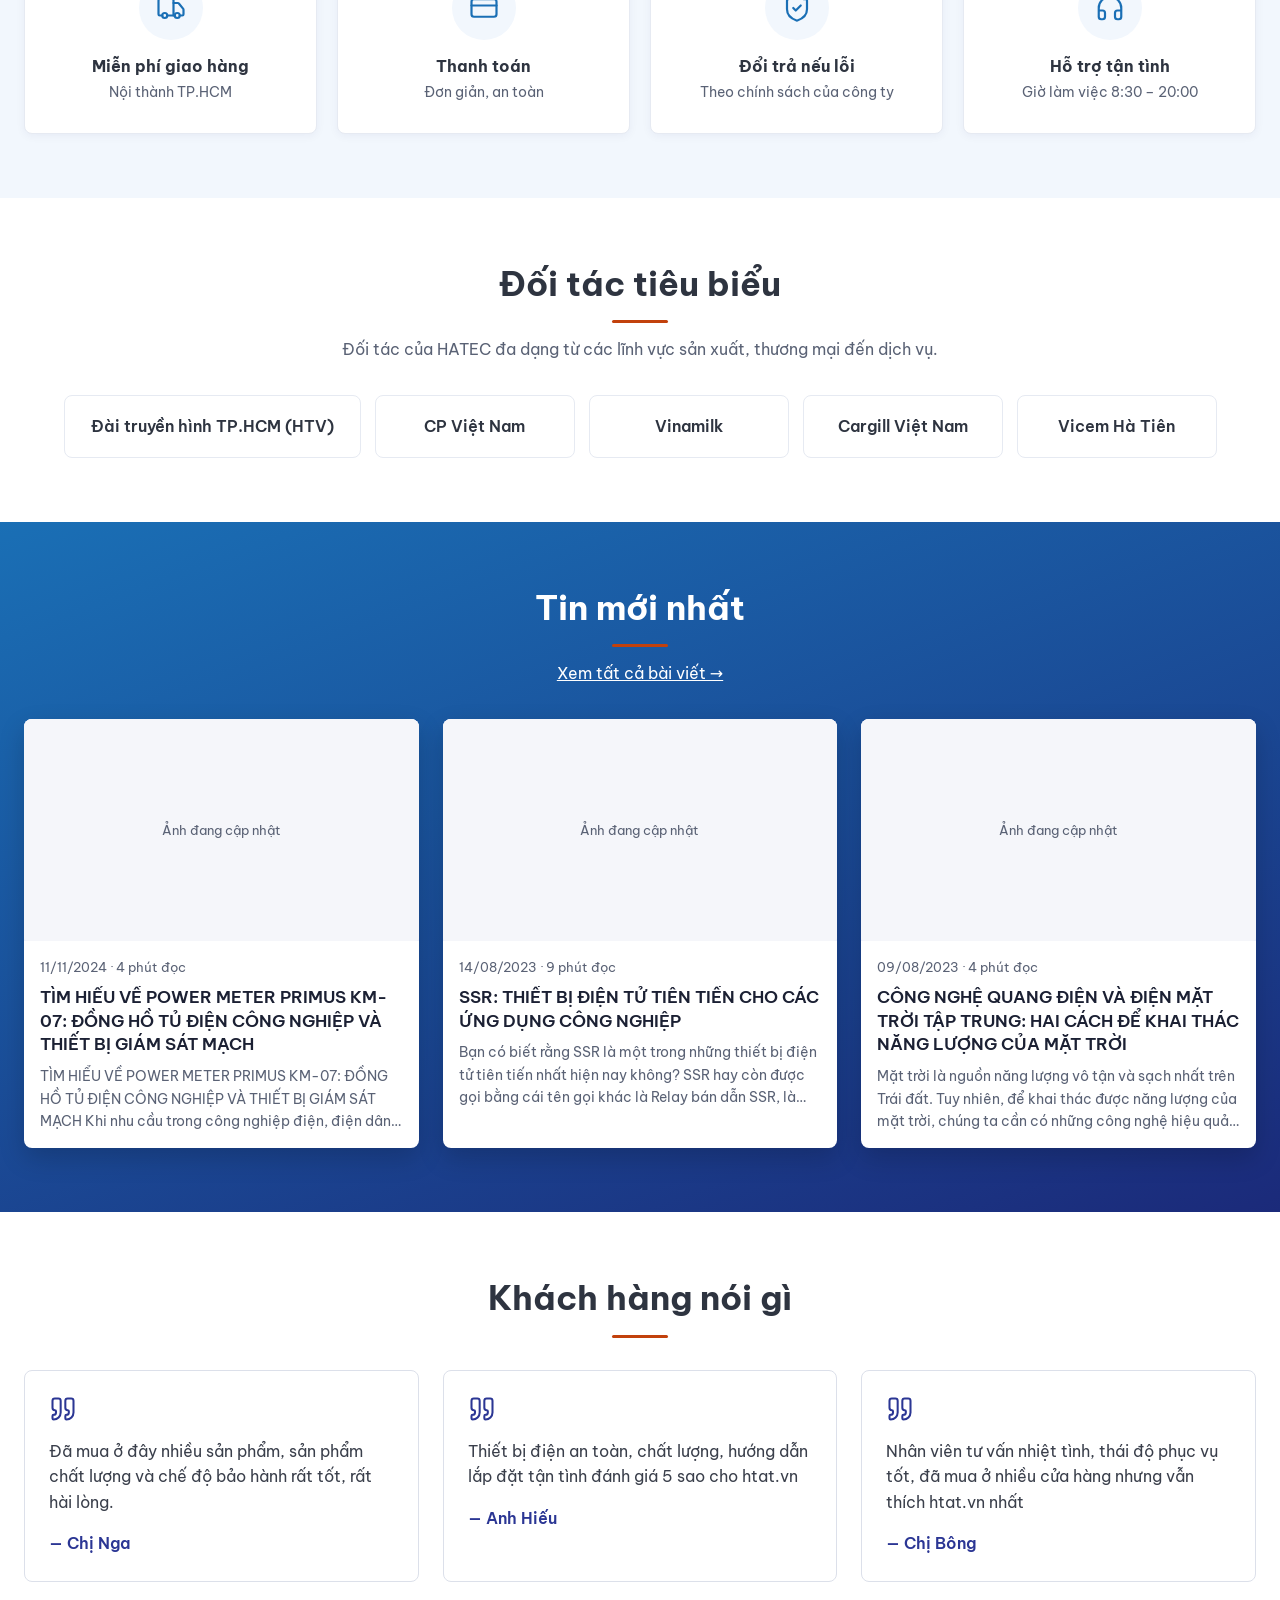
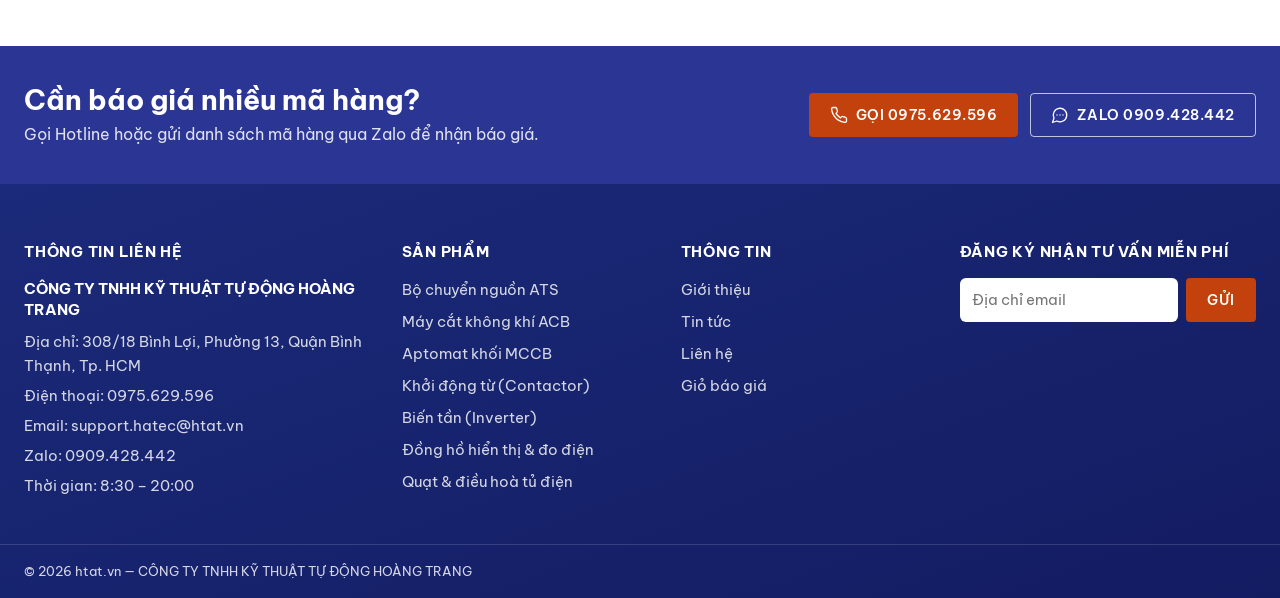
==== commit c8497f7c: "Giao diện 2: phong cách doanh nghiệp công nghiệp Tham khảo bố cục dattech.com.vn (không dùng logo, ả" ====
--- a/index.html
+++ b/index.html
@@ -8,118 +8,114 @@
   <meta name="description" content="Công ty TNHH Kỹ Thuật Tự Động Hoàng Trang (HATEC) – đại diện chính thức Hyundai, Osemco, Daco, General Electric, Primus. Thiết bị đóng cắt, chuyển nguồn ATS, biến tần, đo lường – điều khiển.">
   <link rel="preconnect" href="https://fonts.googleapis.com">
   <link rel="preconnect" href="https://fonts.gstatic.com" crossorigin>
-  <link href="https://fonts.googleapis.com/css2?family=Be+Vietnam+Pro:wght@400;500;600;700&family=Roboto+Mono:wght@500&display=swap" rel="stylesheet">
-  <link rel="stylesheet" href="assets/css/style.css?v=11">
+  <link href="https://fonts.googleapis.com/css2?family=Be+Vietnam+Pro:wght@300;400;500;600;700&family=Roboto+Mono:wght@500&display=swap" rel="stylesheet">
+  <link rel="stylesheet" href="assets/css/style.css?v=14">
+  <link rel="stylesheet" href="assets/css/giao-dien-2.css?v=16">
 </head>
 <body data-page="home">
   <div id="site-header"></div>
 
   <main>
-    <!-- ① GIỚI THIỆU CÔNG TY (khách vào là thấy công ty trước) -->
-    <section class="hero hero--company">
+    <!-- ① GIỚI THIỆU CÔNG TY -->
+    <section class="hero2">
+      <svg class="hero2__grid" aria-hidden="true" width="100%" height="100%">
+        <defs><pattern id="g" width="48" height="48" patternUnits="userSpaceOnUse"><path d="M48 0H0V48" fill="none" stroke="#fff" stroke-width=".6"/><circle cx="0" cy="0" r="1.6" fill="#fff"/></pattern></defs>
+        <rect width="100%" height="100%" fill="url(#g)"/>
+      </svg>
       <div class="container">
-        <div>
-          <p class="eyebrow">Công ty TNHH Kỹ Thuật Tự Động Hoàng Trang · HATEC</p>
-          <h1>Đại diện chính thức các hãng thiết bị điện &amp; tự động hoá</h1>
-          <p>Hyundai, Osemco, Daco (Hàn Quốc), General Electric (Mỹ), Primus (Thái Lan). Với phương châm <b>“Chất lượng đi đầu”</b>,
-            HATEC cung cấp thiết bị điện, tự động hoá và giải pháp kỹ thuật cho khách hàng từ sản xuất, thương mại đến dịch vụ.</p>
-          <div class="hero__ctas">
-            <a class="btn btn--accent" href="gioi-thieu.html">Tìm hiểu về công ty</a>
-            <a class="btn btn--ghost-white" href="#thiet-bi">Xem thiết bị ↓</a>
-          </div>
+        <p class="eyebrow">Công ty TNHH Kỹ Thuật Tự Động Hoàng Trang · HATEC</p>
+        <h1>Đại diện chính thức các hãng <b>thiết bị điện &amp; tự động hoá</b></h1>
+        <p class="hero2__lead">Với phương châm “Chất lượng đi đầu”, HATEC cung cấp thiết bị điện, tự động hoá và giải pháp kỹ thuật cho khách hàng từ sản xuất, thương mại đến dịch vụ.</p>
+        <div class="hero2__ctas">
+          <a class="btn btn--accent" href="gioi-thieu.html">Tìm hiểu về công ty</a>
+          <a class="btn btn--pill-white" href="#thiet-bi">Xem sản phẩm</a>
         </div>
-        <aside class="company-card" aria-label="Đại diện chính thức">
-          <div class="company-card__head">
-            <img src="https://htat.vn/wp-content/uploads/2019/01/logo-1.png" alt="Logo Hoàng Trang" width="64" height="64">
-            <div><b>HOÀNG TRANG</b><span>Automation Co.</span></div>
-          </div>
-          <p class="company-card__label">Đại diện chính thức</p>
-          <ul class="company-card__brands" id="hero-brands"></ul>
-        </aside>
+        <div class="hero2__brands" id="hero-brands" aria-label="Các hãng đại diện chính thức"></div>
       </div>
+      <div class="stats"><div class="container" id="stats"></div></div>
     </section>
 
-    <nav class="journey" aria-label="Các bước">
-      <div class="container">
-        <a href="#ve-chung-toi"><span>1</span><b>Tìm hiểu Hoàng Trang</b></a>
-        <a href="#thiet-bi"><span>2</span><b>Xem thiết bị</b></a>
-        <a href="#chon-mua"><span>3</span><b>Chọn mua &amp; báo giá</b></a>
-      </div>
-    </nav>
-
-    <section class="section section--soft anchor" id="ve-chung-toi">
-      <div class="container">
-        <div class="section-head">
-          <div><p class="eyebrow eyebrow--dark">01 · Về Hoàng Trang</p><h2>Thiết bị và giải pháp kỹ thuật – tự động</h2></div>
-          <a href="gioi-thieu.html">Đọc giới thiệu đầy đủ →</a>
-        </div>
-        <div class="about-home">
-          <div class="grid grid--2 about-cards">
-            <div class="about-card"><div class="usp__icon" data-icon="cpu"></div><h3>Thiết bị điện tự động</h3><p>SCADA, PLC, HMI, Inverter, Relay,…</p></div>
-            <div class="about-card"><div class="usp__icon" data-icon="toggle"></div><h3>Thiết bị đóng cắt trung hạ thế</h3><p>MCB, MCCB, ACB, VCB, MC,…</p></div>
-            <div class="about-card"><div class="usp__icon" data-icon="zap"></div><h3>Thiết bị chuyển nguồn tự động</h3><p>ATS, ATCB, ACD,…</p></div>
-            <div class="about-card"><div class="usp__icon" data-icon="gauge"></div><h3>Thiết bị Primus</h3><p>Converter, Power Meter, Protection Relay, Signal Transmitter, Temperature Controller,…</p></div>
-          </div>
-          <div class="about-home__side">
-            <h3>Giải pháp kỹ thuật</h3>
-            <ul class="check-list">
-              <li><span data-icon="sun"></span>Tư vấn, thiết kế lắp đặt các dự án Solar.</li>
-              <li><span data-icon="zap"></span>Thiết kế lắp đặt hệ thống điện, hệ thống chiếu sáng,…</li>
-              <li><span data-icon="box"></span>Thiết kế lắp đặt hệ thống thang máy tòa nhà, chung cư.</li>
-              <li><span data-icon="shield"></span>Các hệ thống kiểm soát Access Control.</li>
-            </ul>
-            <h3>Đối tác tiêu biểu</h3>
-            <p class="partners-inline">HTV · CP Việt Nam · Vinamilk · Cargill Việt Nam · Vicem Hà Tiên</p>
+    <section class="section section--blue-soft anchor" id="ve-chung-toi">
+      <div class="container intro2">
+        <figure class="intro2__media" style="margin:0">
+          <img src="https://htat.vn/wp-content/uploads/2023/05/INTRO-OSEMCO1-768x543.png" alt="Tờ giới thiệu Công ty TNHH Kỹ Thuật Tự Động Hoàng Trang" loading="lazy" width="768" height="543">
+        </figure>
+        <div>
+          <h2>Giới thiệu</h2>
+          <p class="intro2__lead">Công ty TNHH Kỹ Thuật Tự Động Hoàng Trang (HATEC) là đại diện chính thức của các hãng Hyundai, Osemco, Daco (Hàn Quốc), General Electric (Mỹ), Primus (Thái Lan).</p>
+          <p>Chúng tôi cung cấp thiết bị điện tự động, thiết bị đóng cắt trung hạ thế, thiết bị chuyển nguồn tự động, thiết bị Primus và các giải pháp kỹ thuật – tự động. Đối tác của HATEC đa dạng từ sản xuất, thương mại đến dịch vụ.</p>
+          <div class="intro2__btns">
+            <a class="btn btn--accent" href="gioi-thieu.html">Tìm hiểu thêm</a>
+            <a class="btn btn--sky" href="gioi-thieu.html#to-gioi-thieu">Tờ giới thiệu</a>
           </div>
         </div>
       </div>
     </section>
 
-    <section class="usp" aria-label="Cam kết">
-      <div class="container" id="usp"></div>
-    </section>
-
     <!-- ② THIẾT BỊ -->
     <section class="section anchor" id="thiet-bi">
       <div class="container">
-        <div class="section-head">
-          <div><p class="eyebrow eyebrow--dark">02 · Thiết bị</p><h2>Danh mục thiết bị</h2></div>
-          <a href="danh-muc.html">Xem tất cả →</a>
-        </div>
-        <div class="cats" id="cats"></div>
-        <div class="brands-row">
-          <span class="muted small">Theo thương hiệu:</span>
-          <div class="chips" id="brands"></div>
-        </div>
+        <div class="sec-title"><h2>Sản phẩm</h2><p>Thiết bị theo hãng — giá liên hệ, báo giá nhanh qua Hotline hoặc Zalo.</p></div>
+        <div class="brand-cards" id="brand-cards"></div>
+        <div class="cats cats--compact" id="cats"></div>
       </div>
     </section>
 
     <!-- ③ CHỌN MUA -->
-    <section class="section section--soft anchor" id="chon-mua">
+    <section class="section section--blue-soft anchor" id="chon-mua">
       <div class="container">
-        <div class="section-head">
-          <div><p class="eyebrow eyebrow--dark">03 · Chọn mua</p><h2>Sản phẩm bán chạy</h2></div>
+        <div class="sec-title"><h2>Sản phẩm bán chạy</h2></div>
+        <div class="carousel">
+          <div class="scroller" id="bestsellers"></div>
+          <div class="carousel__nav"><button class="prev" type="button" aria-label="Xem trước" data-icon="chevron"></button><button class="next" type="button" aria-label="Xem tiếp" data-icon="chevron"></button></div>
         </div>
-        <div class="scroller" id="bestsellers"></div>
+        <ol class="steps" style="margin-top:40px">
+          <li><span>1</span><b>Chọn thiết bị</b><p>Tìm theo mã hàng hoặc xem theo danh mục, thương hiệu.</p></li>
+          <li><span>2</span><b>Gửi yêu cầu báo giá</b><p>Thêm vào giỏ báo giá, hoặc gửi mã hàng qua Zalo / Hotline.</p></li>
+          <li><span>3</span><b>Nhận báo giá</b><p>Giá được báo qua điện thoại hoặc email.</p></li>
+        </ol>
       </div>
     </section>
 
     <section class="section">
       <div class="container">
-        <div class="section-head"><h2>Sản phẩm theo danh mục</h2><a id="tab-more" href="danh-muc.html">Xem tất cả →</a></div>
-        <div class="tabs" role="tablist" id="tabs"></div>
-        <div class="grid grid--4" id="tab-panel" role="tabpanel"></div>
+        <div class="sec-title"><h2>Giải pháp</h2><p>Giải pháp kỹ thuật – tự động HATEC mang đến cho khách hàng, đối tác.</p></div>
+        <div class="solutions">
+          <div class="solution"><div class="solution__icon" data-icon="sun"></div><h3>Dự án Solar</h3><p>Tư vấn, thiết kế lắp đặt các dự án Solar.</p></div>
+          <div class="solution"><div class="solution__icon" data-icon="zap"></div><h3>Hệ thống điện &amp; chiếu sáng</h3><p>Thiết kế lắp đặt hệ thống điện, hệ thống chiếu sáng,…</p></div>
+          <div class="solution"><div class="solution__icon" data-icon="box"></div><h3>Thang máy</h3><p>Thiết kế lắp đặt hệ thống thang máy tòa nhà, chung cư.</p></div>
+          <div class="solution"><div class="solution__icon" data-icon="shield"></div><h3>Access Control</h3><p>Các hệ thống kiểm soát Access Control.</p></div>
+        </div>
       </div>
     </section>
 
-    <section class="section section--soft">
+    <section class="section section--blue-soft">
       <div class="container">
-        <div class="section-head"><h2>Cách đặt mua</h2></div>
-        <ol class="steps">
-          <li><span>1</span><b>Chọn thiết bị</b><p>Tìm theo mã hàng hoặc xem theo danh mục, thương hiệu.</p></li>
-          <li><span>2</span><b>Gửi yêu cầu báo giá</b><p>Thêm vào giỏ báo giá, hoặc gửi mã hàng qua Zalo / Hotline.</p></li>
-          <li><span>3</span><b>Nhận báo giá</b><p>Giá được báo qua điện thoại hoặc email.</p></li>
-        </ol>
+        <div class="sec-title"><h2>Dịch vụ &amp; cam kết</h2></div>
+        <div class="services" id="usp"></div>
+      </div>
+    </section>
+
+    <section class="section">
+      <div class="container">
+        <div class="sec-title"><h2>Đối tác tiêu biểu</h2><p>Đối tác của HATEC đa dạng từ các lĩnh vực sản xuất, thương mại đến dịch vụ.</p></div>
+        <ul class="partners2">
+          <li>Đài truyền hình TP.HCM (HTV)</li><li>CP Việt Nam</li><li>Vinamilk</li><li>Cargill Việt Nam</li><li>Vicem Hà Tiên</li>
+        </ul>
+      </div>
+    </section>
+
+    <section class="section section--news">
+      <div class="container">
+        <div class="sec-title sec-title--light"><h2>Tin mới nhất</h2><p><a href="tin-tuc.html">Xem tất cả bài viết →</a></p></div>
+        <div class="grid grid--3 posts" id="posts"></div>
+      </div>
+    </section>
+
+    <section class="section">
+      <div class="container">
+        <div class="sec-title"><h2>Khách hàng nói gì</h2></div>
+        <div class="grid grid--3 quotes" id="quotes"></div>
       </div>
     </section>
 
@@ -132,27 +128,13 @@
         <div class="cta-band__btns" id="cta-btns"></div>
       </div>
     </section>
-
-    <section class="section">
-      <div class="container">
-        <div class="section-head"><h2>Tin tức kỹ thuật</h2><a href="tin-tuc.html">Xem tất cả →</a></div>
-        <div class="grid grid--3 posts" id="posts"></div>
-      </div>
-    </section>
-
-    <section class="section section--soft">
-      <div class="container">
-        <div class="section-head"><h2>Khách hàng nói gì</h2></div>
-        <div class="grid grid--3 quotes" id="quotes"></div>
-      </div>
-    </section>
   </main>
 
   <div id="site-footer"></div>
 
-  <script src="assets/js/data.js?v=10"></script>
-  <script src="assets/js/tin-tuc.js?v=10"></script>
-  <script src="assets/js/main.js?v=10"></script>
-  <script src="assets/js/home.js?v=10"></script>
+  <script src="assets/js/data.js?v=14"></script>
+  <script src="assets/js/tin-tuc.js?v=14"></script>
+  <script src="assets/js/main.js?v=15"></script>
+  <script src="assets/js/home.js?v=15"></script>
 </body>
 </html>
--- a/assets/css/style.css
+++ b/assets/css/style.css
@@ -771,3 +771,40 @@
   .company-card__brands a { flex-direction: column; align-items: flex-start; justify-content: center; gap: 0; padding: 6px 12px; min-height: 52px; }
   .company-card__brands li:last-child { grid-column: 1 / -1; }
 }
+
+/* Menu danh mục (mega menu) — sửa bố cục ở màn hình vừa (16/11/2026):
+   có lề hai bên, đúng 4 cột, cuộn được khi cửa sổ thấp */
+.mega { max-height: calc(100vh - 140px); overflow-y: auto; overscroll-behavior: contain; }
+.mega .mega__inner {
+  display: grid; grid-template-columns: repeat(3, minmax(0, 1fr)) minmax(170px, 210px);
+  gap: 28px 40px; padding: 24px var(--gutter) 28px;
+}
+.mega__col { display: grid; gap: 22px; align-content: start; min-width: 0; }
+.mega h4 { line-height: 1.35; }
+.mega li a { align-items: baseline; line-height: 1.4; }
+.mega li a span { flex: none; min-width: 2ch; text-align: right; }
+.mega__brands { border-left: 1px solid var(--border); padding-left: 24px; }
+@media (max-width: 1279px) {
+  .mega .mega__inner { gap: 24px; grid-template-columns: repeat(3, minmax(0, 1fr)) minmax(150px, 180px); }
+  .mega li a { font-size: 14px; }
+  .mega__brands { padding-left: 20px; }
+}
+
+/* Trang chủ — mục "Về Hoàng Trang" bản rút gọn (chi tiết ở trang Giới thiệu) */
+#ve-chung-toi h2 { margin-bottom: 20px; }
+.highlights { list-style: none; margin: 0; padding: 0; display: grid; grid-template-columns: repeat(4, minmax(0, 1fr)); gap: 16px; }
+.highlights li { display: flex; gap: 12px; align-items: flex-start; background: #fff; border: 1px solid var(--border); border-radius: var(--radius); padding: 16px; }
+.highlights li > span { flex: none; width: 40px; height: 40px; border-radius: 10px; background: var(--brand-50); color: var(--brand-700); display: grid; place-items: center; }
+.highlights b { display: block; font-size: 16px; line-height: 1.35; }
+.highlights small { display: block; font-size: 14px; color: var(--muted); line-height: 1.45; margin-top: 2px; }
+.about-foot { display: flex; align-items: center; justify-content: space-between; gap: 16px; flex-wrap: wrap; margin-top: 20px; }
+.about-foot p { margin: 0; font-weight: 500; }
+@media (max-width: 1023px) { .highlights { grid-template-columns: repeat(2, minmax(0, 1fr)); } }
+@media (max-width: 767px) {
+  .highlights { gap: 10px; }
+  .highlights li { flex-direction: column; gap: 8px; padding: 12px; }
+  .highlights li > span { width: 36px; height: 36px; }
+  .highlights b { font-size: 15px; }
+  .highlights small { font-size: 13px; }
+  .about-foot .btn { width: 100%; }
+}
--- a/assets/css/giao-dien-2.css
+++ b/assets/css/giao-dien-2.css
@@ -0,0 +1,223 @@
+/* =========================================================
+   GIAO DIỆN 2 — phong cách "doanh nghiệp công nghiệp"
+   (tham khảo bố cục & cảm giác của dattech.com.vn; KHÔNG dùng logo, ảnh, chữ của họ)
+   Nạp SAU style.css. Bỏ file này = quay về giao diện 1.
+   ========================================================= */
+:root {
+  --sky: #1A6FB5;            /* xanh trời — nút phụ, nền mục Tin tức (chữ trắng ≈ 5,3:1) */
+  --sky-dark: #145A93;
+  --soft-blue: #F2F7FD;      /* nền nhạt các mục xen kẽ */
+  --ink: #2E3440;            /* chữ tiêu đề */
+}
+body { color: #3A3F4B; }
+h2 { color: var(--ink); }
+
+/* Nút: chữ in hoa, bo nhỏ */
+.btn { border-radius: 4px; text-transform: uppercase; letter-spacing: .04em; font-size: 14px; }
+.btn--sky { background: var(--sky); color: #fff; }
+.btn--sky:hover { background: var(--sky-dark); }
+.btn--pill-white { background: transparent; color: #fff; border-color: rgba(255,255,255,.85); border-radius: 999px; }
+.btn--pill-white:hover { background: rgba(255,255,255,.14); }
+.card .btn, .row .btn { text-transform: none; letter-spacing: 0; }
+
+/* Tiêu đề mục căn giữa + gạch cam */
+.sec-title { text-align: center; margin: 0 auto 32px; max-width: 760px; }
+.sec-title h2 { font-size: 34px; margin: 0; }
+.sec-title h2::after { content: ""; display: block; width: 56px; height: 3px; background: var(--accent); margin: 14px auto 0; border-radius: 2px; }
+.sec-title p { margin: 14px 0 0; color: var(--muted); }
+.sec-title--light h2, .sec-title--light p { color: #fff; }
+@media (max-width: 767px) { .sec-title { margin-bottom: 24px; } .sec-title h2 { font-size: 24px; } }
+.section--blue-soft { background: var(--soft-blue); }
+
+/* ---------- Đầu trang (máy tính) ---------- */
+.topbar, .header, .nav { display: none !important; }
+.hdr-top { background: #fff; border-bottom: 1px solid #EDF0F5; font-size: 13px; color: var(--muted); }
+.hdr-top .container { display: flex; justify-content: space-between; align-items: center; min-height: 38px; gap: 16px; }
+.hdr-top__info, .hdr-top__links { display: flex; align-items: center; gap: 20px; }
+.hdr-top__info span { display: inline-flex; align-items: center; gap: 6px; }
+.hdr-top .icon { width: 14px; height: 14px; }
+.hdr-top a { color: var(--muted); }
+.hdr-top a:hover { color: var(--brand-700); text-decoration: none; }
+.hdr-phone { display: inline-flex; align-items: center; gap: 6px; padding: 4px 14px; border: 1.5px solid var(--accent); border-radius: 999px; color: var(--accent) !important; font-weight: 700; font-size: 14px; }
+.hdr { position: sticky; top: 0; z-index: 60; background: #fff; transition: box-shadow .2s; }
+.hdr.is-scrolled { box-shadow: 0 4px 18px rgba(19,28,97,.10); }
+.hdr__main { display: flex; align-items: center; gap: 24px; min-height: 76px; }
+.hdr__main .logo img { height: 52px; }
+.hdr__nav { margin-left: auto; }
+.hdr__nav ul { list-style: none; display: flex; align-items: center; gap: 4px; margin: 0; padding: 0; }
+.hdr__nav a, .hdr__navbtn {
+  display: inline-flex; align-items: center; gap: 4px; height: 76px; padding: 0 14px; border: 0; background: none; cursor: pointer;
+  font: inherit; font-size: 14px; font-weight: 600; letter-spacing: .05em; text-transform: uppercase; color: var(--ink); text-decoration: none;
+  border-bottom: 3px solid transparent;
+}
+.hdr__navbtn .icon { width: 16px; height: 16px; }
+.hdr__nav a:hover, .hdr__navbtn:hover, .hdr__nav [aria-current="page"], .hdr__navbtn[aria-expanded="true"] { color: var(--brand-700); border-bottom-color: var(--accent); }
+.hdr__actions { display: flex; align-items: center; gap: 6px; }
+.hdr__actions .icon-btn { display: grid; width: 44px; height: 44px; place-items: center; border: 0; background: none; color: var(--ink); cursor: pointer; position: relative; border-radius: 6px; }
+.hdr__actions .icon-btn:hover { background: var(--soft-blue); }
+.hdr__actions .icon-btn .icon { width: 22px; height: 22px; }
+.hdr__actions .badge-count { left: auto; right: 2px; top: 2px; }
+.hdr__actions .btn { margin-left: 8px; }
+.hdr__search { border-top: 1px solid #EDF0F5; background: #fff; padding: 14px 0; box-shadow: 0 8px 18px rgba(19,28,97,.08); }
+.hdr__search .search { max-width: 720px; margin: 0 auto; }
+.hdr .mega { top: 100%; }
+.mega__foot { padding: 0 var(--gutter) 20px; text-align: right; font-weight: 600; }
+@media (max-width: 1279px) {
+  .hdr__main { gap: 12px; }
+  .hdr__nav a, .hdr__navbtn { padding: 0 9px; font-size: 13px; letter-spacing: .03em; }
+  .hdr__main .logo__text small { display: none; }
+  .hdr-top__info span:last-child { display: none; }
+}
+@media (max-width: 1023px) { .hdr-top, .hdr { display: none; } }
+
+/* Các phần dính khi cuộn: chừa chỗ cho đầu trang mới (76px) */
+@media (min-width: 1024px) {
+  .ptabs { top: 76px; }
+  .filters, .summary, .article-side { top: 92px; }
+  .anchor, .ppanel { scroll-margin-top: 100px; }
+}
+
+/* Nút nổi Gọi / Zalo (máy tính) */
+.fab { position: fixed; right: 20px; bottom: 24px; z-index: 80; display: grid; gap: 10px; }
+.fab a { width: 50px; height: 50px; border-radius: 50%; display: grid; place-items: center; color: #fff; box-shadow: 0 6px 18px rgba(0,0,0,.18); text-decoration: none; font-weight: 700; font-size: 12px; }
+.fab .icon { width: 22px; height: 22px; }
+.fab__call { background: var(--accent); }
+.fab__zalo { background: var(--zalo); }
+.fab a:hover { transform: scale(1.06); }
+@media (max-width: 1023px) { .fab { display: none; } }
+
+/* ---------- Trang chủ ---------- */
+.hero2 {
+  position: relative; overflow: hidden; color: #fff; text-align: center;
+  background:
+    radial-gradient(1200px 500px at 50% 120%, rgba(26,111,181,.55), transparent 60%),
+    linear-gradient(160deg, #0E1550 0%, #1B2A7A 45%, #1A6FB5 100%);
+}
+.hero2__grid { position: absolute; inset: 0; opacity: .22; pointer-events: none; }
+.hero2 .container { position: relative; padding-top: 96px; padding-bottom: 40px; }
+.hero2 .eyebrow { color: rgba(255,255,255,.8); }
+.hero2 h1 { color: #fff; font-size: 52px; font-weight: 300; line-height: 1.18; max-width: 900px; margin: 0 auto 18px; }
+.hero2 h1 b { font-weight: 700; }
+.hero2__lead { font-size: 18px; color: rgba(255,255,255,.88); max-width: 760px; margin: 0 auto 28px; }
+.hero2__ctas { display: flex; gap: 12px; justify-content: center; flex-wrap: wrap; }
+.hero2__brands { display: flex; flex-wrap: wrap; justify-content: center; gap: 10px; margin: 34px auto 0; max-width: 820px; }
+.hero2__brands a { display: inline-flex; align-items: baseline; gap: 6px; padding: 8px 16px; border: 1px solid rgba(255,255,255,.35); border-radius: 999px; color: #fff; text-decoration: none; background: rgba(255,255,255,.06); }
+.hero2__brands a:hover { background: rgba(255,255,255,.16); }
+.hero2__brands b { font-weight: 700; letter-spacing: .03em; }
+.hero2__brands span { font-size: 12px; color: rgba(255,255,255,.75); }
+.stats { position: relative; margin-top: 56px; border-top: 1px solid rgba(255,255,255,.18); }
+.stats .container { display: grid; grid-template-columns: repeat(4, 1fr); padding-top: 28px; padding-bottom: 32px; gap: 16px; }
+.stats div { text-align: center; }
+.stats b { display: block; font-size: 40px; font-weight: 700; line-height: 1.1; color: #fff; }
+.stats span { font-size: 15px; color: rgba(255,255,255,.8); }
+@media (max-width: 1023px) {
+  .hero2 .container { padding-top: 48px; }
+  .hero2 h1 { font-size: 34px; }
+  .stats .container { grid-template-columns: repeat(2, 1fr); row-gap: 24px; }
+}
+@media (max-width: 767px) {
+  .hero2 h1 { font-size: 28px; }
+  .hero2__lead { font-size: 16px; }
+  .hero2__ctas .btn { flex: 1 1 100%; }
+  .hero2__brands { gap: 8px; margin-top: 24px; }
+  .hero2__brands a { padding: 6px 12px; }
+  .stats { margin-top: 32px; }
+  .stats b { font-size: 30px; }
+  .stats span { font-size: 13px; }
+}
+
+/* Giới thiệu: chia đôi */
+.intro2 { display: grid; grid-template-columns: minmax(0, 1fr) minmax(0, 1fr); gap: 56px; align-items: center; }
+.intro2__media { position: relative; border-radius: 8px; overflow: hidden; box-shadow: 0 18px 40px rgba(19,28,97,.14); background: #fff; }
+.intro2__media img { width: 100%; height: auto; display: block; }
+.intro2 h2 { font-size: 34px; margin: 0 0 6px; }
+.intro2 h2::after { content: ""; display: block; width: 56px; height: 3px; background: var(--accent); margin-top: 14px; border-radius: 2px; }
+.intro2__lead { font-size: 19px; color: var(--ink); line-height: 1.55; margin: 20px 0 14px; }
+.intro2 p { color: var(--muted); }
+.intro2__btns { display: flex; gap: 12px; flex-wrap: wrap; margin-top: 24px; }
+@media (max-width: 1023px) { .intro2 { grid-template-columns: minmax(0, 1fr); gap: 28px; } }
+@media (max-width: 767px) { .intro2 h2 { font-size: 24px; } .intro2__lead { font-size: 17px; } .intro2__btns .btn { flex: 1 1 100%; } }
+
+/* Sản phẩm theo hãng: thẻ lớn */
+.brand-cards { display: grid; grid-template-columns: repeat(2, minmax(0, 1fr)); gap: 24px; }
+.brand-card { background: #fff; border: 1px solid #E6EAF2; border-radius: 8px; padding: 24px; display: grid; grid-template-rows: auto 1fr auto; gap: 16px; box-shadow: 0 2px 10px rgba(19,28,97,.05); transition: box-shadow .2s, transform .2s; }
+.brand-card:hover { box-shadow: 0 14px 34px rgba(19,28,97,.12); transform: translateY(-2px); }
+.brand-card h3 { margin: 0; font-size: 22px; letter-spacing: .04em; text-transform: uppercase; color: var(--ink); }
+.brand-card h3 small { display: block; font-size: 13px; font-weight: 500; letter-spacing: 0; text-transform: none; color: var(--muted); margin-top: 2px; }
+.brand-card h3::after { content: ""; display: block; width: 40px; height: 3px; background: var(--accent); margin-top: 10px; border-radius: 2px; }
+.brand-card__body { display: grid; grid-template-columns: 180px minmax(0, 1fr); gap: 20px; align-items: center; }
+.brand-card__img { aspect-ratio: 1/1; position: relative; }
+.brand-card__img img, .brand-card__img .img-ph { position: absolute; inset: 0; width: 100%; height: 100%; object-fit: contain; }
+.brand-card ul { list-style: none; margin: 0; padding: 0; display: grid; gap: 6px; }
+.brand-card li a { display: flex; justify-content: space-between; gap: 8px; color: var(--text); font-size: 15px; padding: 4px 0; border-bottom: 1px dashed #E6EAF2; }
+.brand-card li a span { color: var(--muted); font-size: 13px; }
+.brand-card li a:hover { color: var(--brand-700); text-decoration: none; }
+.brand-card .btn { justify-self: start; }
+@media (max-width: 1023px) { .brand-card__body { grid-template-columns: 140px minmax(0, 1fr); } }
+@media (max-width: 767px) {
+  .brand-cards { grid-template-columns: minmax(0, 1fr); gap: 16px; }
+  .brand-card { padding: 16px; }
+  .brand-card__body { grid-template-columns: 96px minmax(0, 1fr); gap: 14px; }
+  .brand-card h3 { font-size: 18px; }
+  .brand-card .btn { justify-self: stretch; }
+}
+
+/* Danh mục: dạng gọn */
+.cats--compact { margin-top: 32px; }
+
+/* Băng chuyền có mũi tên */
+.carousel { position: relative; }
+.carousel__nav { position: absolute; top: 34%; left: -22px; right: -22px; display: flex; justify-content: space-between; pointer-events: none; }
+.carousel__nav button { pointer-events: auto; width: 44px; height: 44px; border-radius: 50%; border: 1px solid #E6EAF2; background: #fff; box-shadow: 0 4px 12px rgba(19,28,97,.12); cursor: pointer; display: grid; place-items: center; color: var(--ink); }
+.carousel__nav button:hover { color: var(--brand-700); border-color: var(--brand-700); }
+.carousel__nav .icon { width: 20px; height: 20px; }
+.carousel__nav .prev .icon { transform: rotate(90deg); }
+.carousel__nav .next .icon { transform: rotate(-90deg); }
+@media (max-width: 1023px) { .carousel__nav { display: none; } }
+.scroller { scrollbar-width: none; }
+.scroller::-webkit-scrollbar { display: none; }
+
+/* Giải pháp: ô nền tối */
+.solutions { display: grid; grid-template-columns: repeat(4, minmax(0, 1fr)); gap: 16px; }
+.solution { position: relative; min-height: 260px; border-radius: 8px; overflow: hidden; color: #fff; padding: 24px; display: flex; flex-direction: column; justify-content: flex-end; gap: 10px;
+  background: linear-gradient(180deg, rgba(14,21,80,.35) 0%, rgba(14,21,80,.92) 70%), linear-gradient(135deg, #1B2A7A, #1A6FB5); }
+.solution:nth-child(2) { background: linear-gradient(180deg, rgba(14,21,80,.35) 0%, rgba(14,21,80,.92) 70%), linear-gradient(135deg, #133A7A, #2B3694); }
+.solution:nth-child(3) { background: linear-gradient(180deg, rgba(14,21,80,.35) 0%, rgba(14,21,80,.92) 70%), linear-gradient(135deg, #1A4E8F, #0E1550); }
+.solution:nth-child(4) { background: linear-gradient(180deg, rgba(14,21,80,.35) 0%, rgba(14,21,80,.92) 70%), linear-gradient(135deg, #2B3694, #1A6FB5); }
+.solution__icon { position: absolute; top: 20px; right: 20px; width: 64px; height: 64px; border-radius: 50%; background: rgba(255,255,255,.12); display: grid; place-items: center; }
+.solution__icon .icon { width: 30px; height: 30px; }
+.solution h3 { color: #fff; margin: 0; font-size: 18px; text-transform: uppercase; letter-spacing: .04em; line-height: 1.35; }
+.solution p { margin: 0; font-size: 14px; color: rgba(255,255,255,.82); }
+@media (max-width: 1023px) { .solutions { grid-template-columns: repeat(2, minmax(0, 1fr)); } }
+@media (max-width: 767px) { .solutions { gap: 12px; } .solution { min-height: 190px; padding: 16px; } .solution__icon { width: 48px; height: 48px; top: 14px; right: 14px; } .solution h3 { font-size: 15px; } .solution p { font-size: 13px; } }
+
+/* Dịch vụ & cam kết */
+.services { display: grid; grid-template-columns: repeat(4, minmax(0, 1fr)); gap: 20px; }
+.service { background: #fff; border: 1px solid #E6EAF2; border-radius: 8px; padding: 28px 20px; text-align: center; box-shadow: 0 2px 10px rgba(19,28,97,.05); }
+.service__icon { width: 64px; height: 64px; margin: 0 auto 14px; border-radius: 50%; background: var(--soft-blue); color: var(--sky); display: grid; place-items: center; }
+.service__icon .icon { width: 30px; height: 30px; }
+.service b { display: block; font-size: 16px; color: var(--ink); }
+.service span { font-size: 14px; color: var(--muted); }
+@media (max-width: 1023px) { .services { grid-template-columns: repeat(2, minmax(0, 1fr)); } }
+@media (max-width: 767px) { .services { gap: 12px; } .service { padding: 18px 12px; } .service__icon { width: 52px; height: 52px; } }
+
+/* Đối tác: dải chữ */
+.partners2 { display: flex; flex-wrap: wrap; justify-content: center; gap: 14px; }
+.partners2 li { list-style: none; padding: 18px 26px; border: 1px solid #E6EAF2; border-radius: 8px; background: #fff; font-weight: 600; color: var(--ink); min-width: 200px; text-align: center; }
+.partners2 { padding: 0; margin: 0; }
+@media (max-width: 767px) { .partners2 li { min-width: 0; flex: 1 1 45%; padding: 14px 10px; font-size: 14px; } }
+
+/* Tin mới nhất trên nền xanh */
+.section--news { background: linear-gradient(160deg, var(--sky) 0%, #1B2A7A 100%); }
+.section--news .post { border: 0; box-shadow: 0 10px 26px rgba(0,0,0,.18); }
+.section--news .sec-title a { color: #fff; text-decoration: underline; }
+
+/* Chân trang: xanh thương hiệu */
+.footer { background: linear-gradient(160deg, #1B2A7A 0%, #131C61 100%); }
+.footer h4 { color: #fff; }
+/* Nút "Sản phẩm" dùng lại class nav__cat (để mở menu) — bỏ kiểu của giao diện 1 */
+.hdr__navbtn.nav__cat { min-width: 0; background: none; color: var(--ink); font-size: 14px; }
+.hdr__navbtn.nav__cat[aria-expanded="true"], .hdr__navbtn.nav__cat:hover, .hdr__navbtn.nav__cat[aria-current="page"] { color: var(--brand-700); }
+@media (max-width: 1279px) { .hdr__navbtn.nav__cat { font-size: 13px; } }
+.hero2__brands { max-width: 960px; }
+@media (max-width: 767px) { .hero2__brands a { min-height: 44px; align-items: center; } }
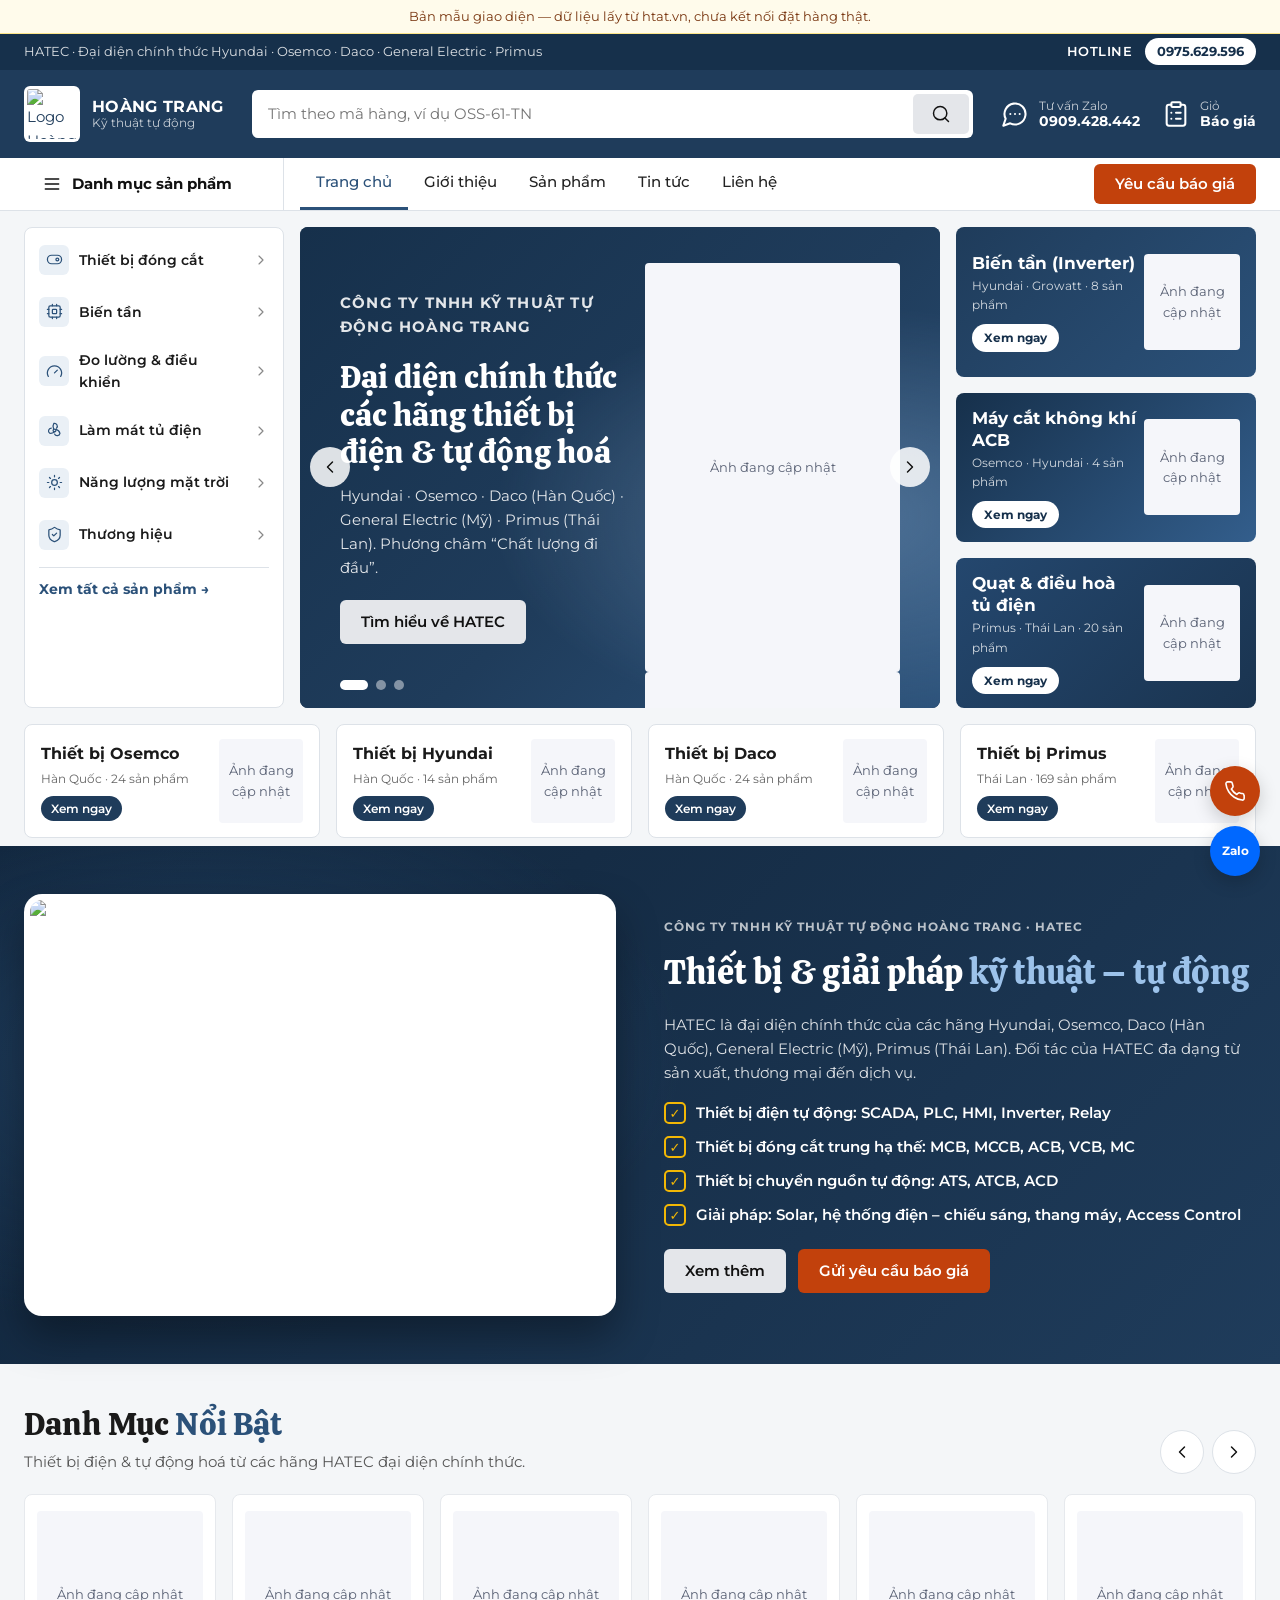
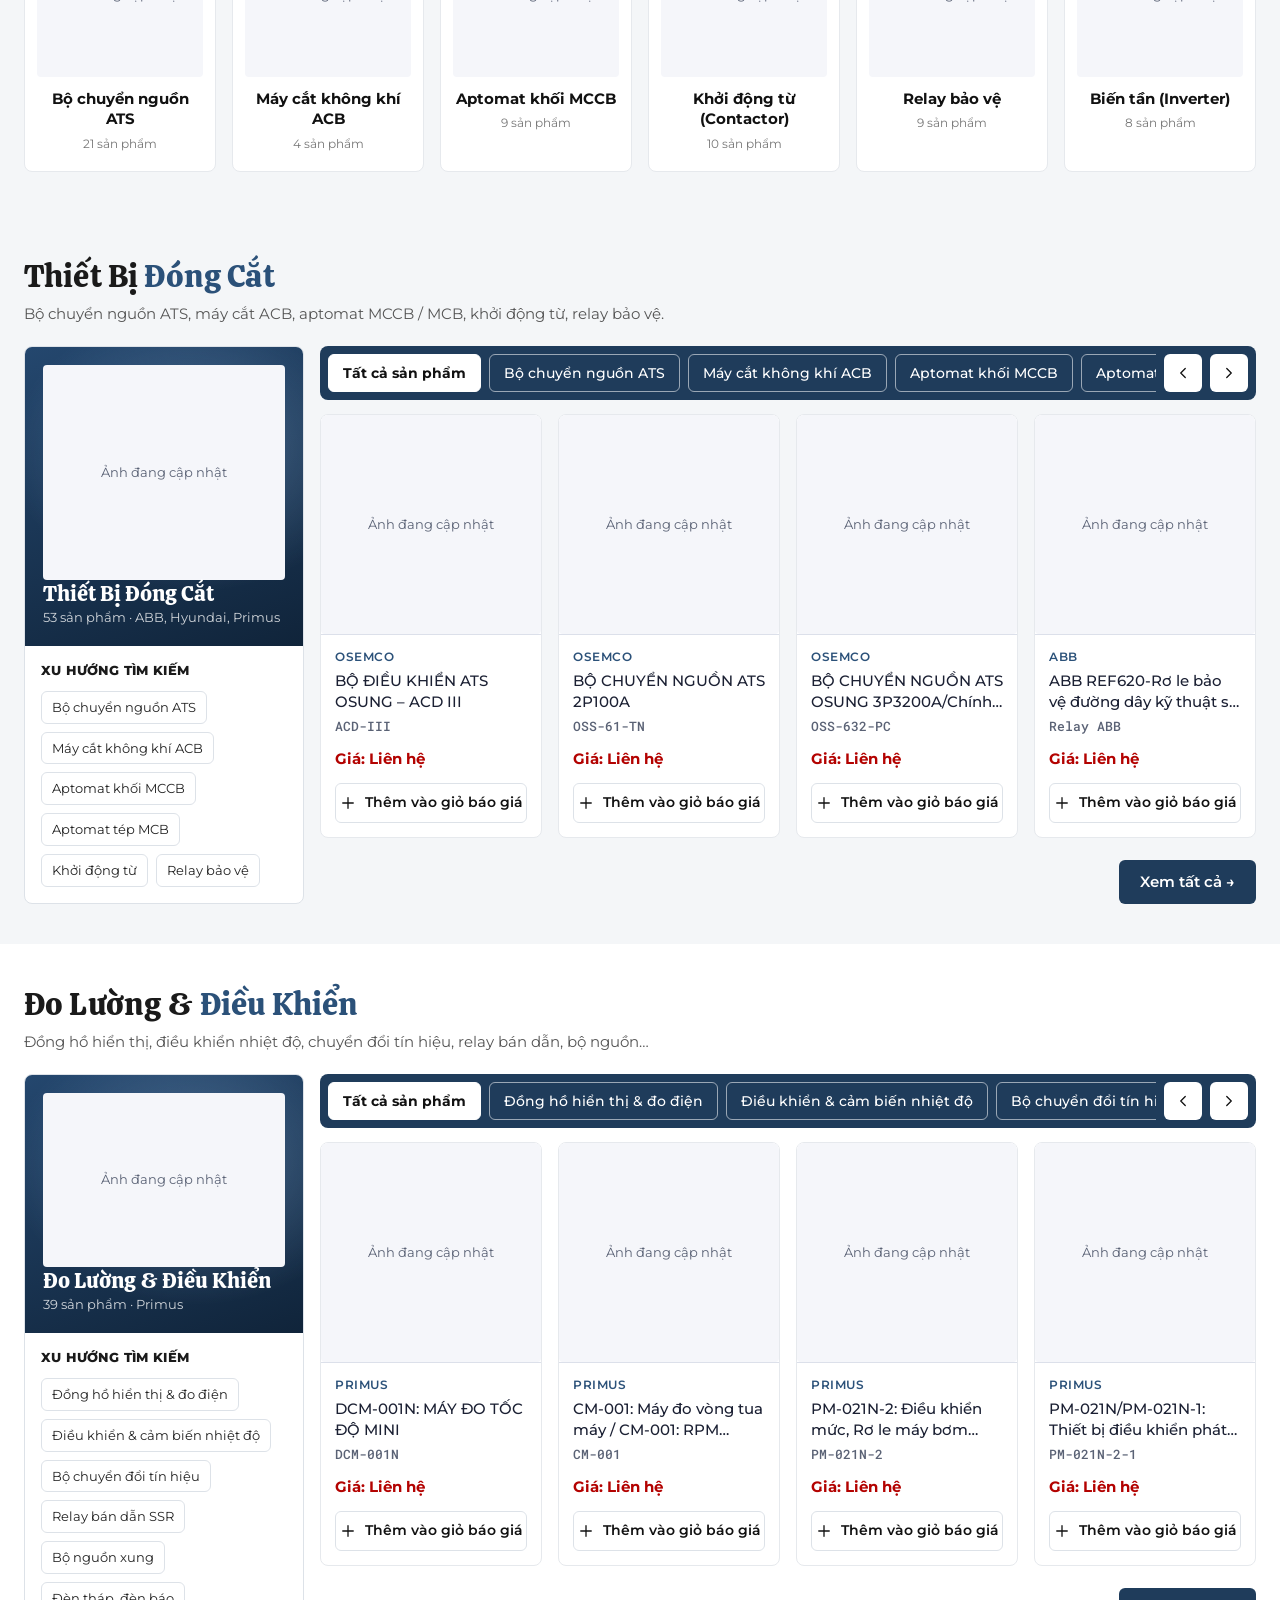
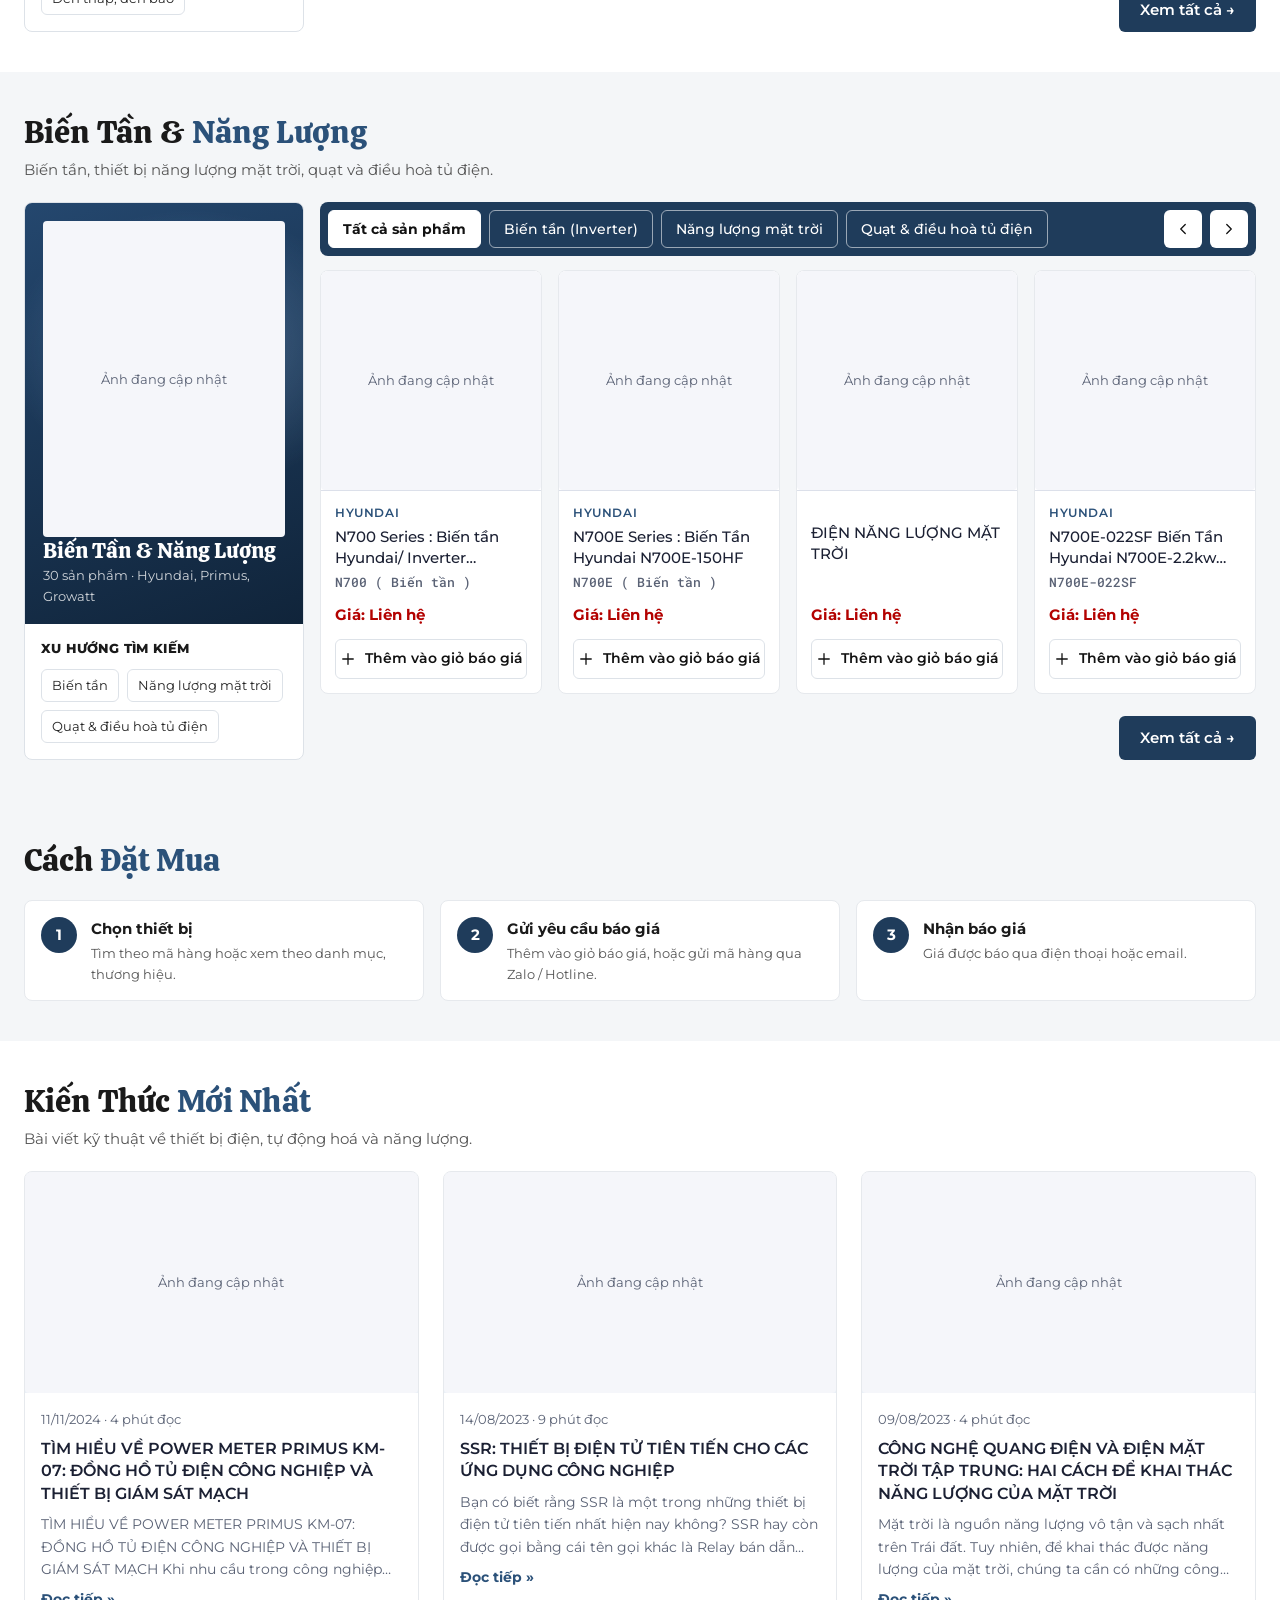
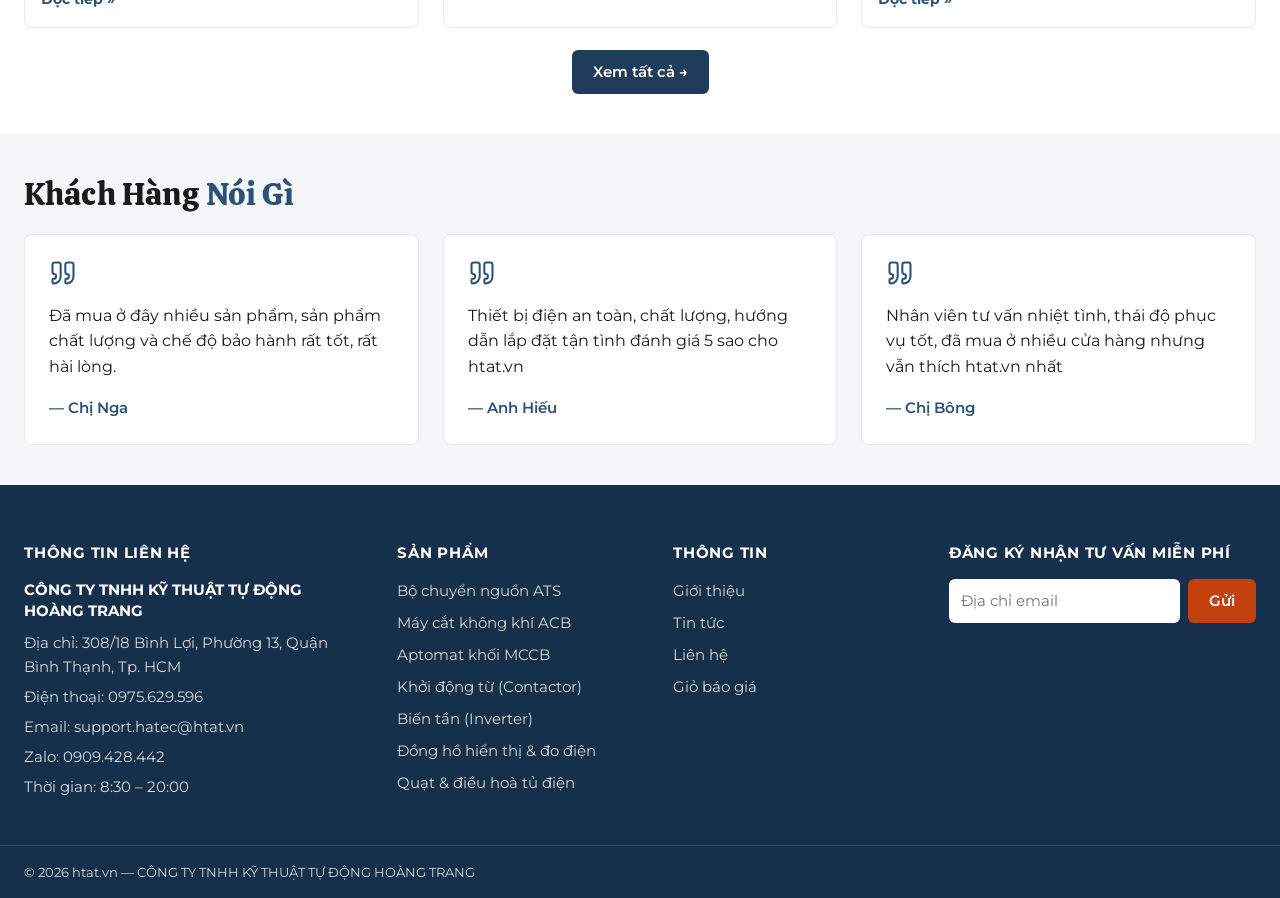
==== commit 238adaca: "Giao diện 3: kiểu sàn thiết bị kỹ thuật (tham khảo ausotech.com)" ====
--- a/index.html
+++ b/index.html
@@ -8,133 +8,128 @@
   <meta name="description" content="Công ty TNHH Kỹ Thuật Tự Động Hoàng Trang (HATEC) – đại diện chính thức Hyundai, Osemco, Daco, General Electric, Primus. Thiết bị đóng cắt, chuyển nguồn ATS, biến tần, đo lường – điều khiển.">
   <link rel="preconnect" href="https://fonts.googleapis.com">
   <link rel="preconnect" href="https://fonts.gstatic.com" crossorigin>
-  <link href="https://fonts.googleapis.com/css2?family=Be+Vietnam+Pro:wght@300;400;500;600;700&family=Roboto+Mono:wght@500&display=swap" rel="stylesheet">
-  <link rel="stylesheet" href="assets/css/style.css?v=14">
-  <link rel="stylesheet" href="assets/css/giao-dien-2.css?v=16">
+  <link href="https://fonts.googleapis.com/css2?family=Calistoga&family=Montserrat:wght@400;500;600;700;800&family=Roboto+Mono:wght@500&display=swap" rel="stylesheet">
+  <link rel="stylesheet" href="assets/css/style.css?v=23">
+  <link rel="stylesheet" href="assets/css/giao-dien-2.css?v=23">
+  <link rel="stylesheet" href="assets/css/giao-dien-3.css?v=24">
 </head>
 <body data-page="home">
   <div id="site-header"></div>
 
   <main>
-    <!-- ① GIỚI THIỆU CÔNG TY -->
-    <section class="hero2">
-      <svg class="hero2__grid" aria-hidden="true" width="100%" height="100%">
-        <defs><pattern id="g" width="48" height="48" patternUnits="userSpaceOnUse"><path d="M48 0H0V48" fill="none" stroke="#fff" stroke-width=".6"/><circle cx="0" cy="0" r="1.6" fill="#fff"/></pattern></defs>
-        <rect width="100%" height="100%" fill="url(#g)"/>
-      </svg>
+    <!-- Khối đầu: cột danh mục · banner trượt (slide 1 = giới thiệu công ty) · 3 banner nhỏ -->
+    <section class="t3-hero">
       <div class="container">
-        <p class="eyebrow">Công ty TNHH Kỹ Thuật Tự Động Hoàng Trang · HATEC</p>
-        <h1>Đại diện chính thức các hãng <b>thiết bị điện &amp; tự động hoá</b></h1>
-        <p class="hero2__lead">Với phương châm “Chất lượng đi đầu”, HATEC cung cấp thiết bị điện, tự động hoá và giải pháp kỹ thuật cho khách hàng từ sản xuất, thương mại đến dịch vụ.</p>
-        <div class="hero2__ctas">
-          <a class="btn btn--accent" href="gioi-thieu.html">Tìm hiểu về công ty</a>
-          <a class="btn btn--pill-white" href="#thiet-bi">Xem sản phẩm</a>
+        <div class="t3-hero__grid">
+          <aside class="t3-side" aria-label="Danh mục sản phẩm"><ul id="t3-side"></ul><a class="t3-side__all" href="danh-muc.html">Xem tất cả sản phẩm →</a></aside>
+
+          <div class="t3-slider" id="t3-slider" aria-roledescription="carousel" aria-label="Giới thiệu nổi bật">
+            <div class="t3-slide t3-slide--a is-on" role="group" aria-roledescription="slide" aria-label="1 / 3">
+              <div>
+                <p class="t3-slide__eyebrow">Công ty TNHH Kỹ Thuật Tự Động Hoàng Trang</p>
+                <h2>Đại diện chính thức các hãng thiết bị điện &amp; tự động hoá</h2>
+                <p>Hyundai · Osemco · Daco (Hàn Quốc) · General Electric (Mỹ) · Primus (Thái Lan). Phương châm “Chất lượng đi đầu”.</p>
+                <a class="btn btn--light" href="gioi-thieu.html">Tìm hiểu về HATEC</a>
+              </div>
+              <div class="t3-slide__img t3-slide__img--pair" data-imgs="bo-chuyen-nguon-ats-osung-3p4000a,bien-tan-hyundai-n700e-150hf-15kw-3-pha-380v"></div>
+            </div>
+            <div class="t3-slide t3-slide--b" role="group" aria-roledescription="slide" aria-label="2 / 3">
+              <div>
+                <p class="t3-slide__eyebrow">Thiết bị đóng cắt</p>
+                <h2>Bộ chuyển nguồn ATS &amp; máy cắt ACB</h2>
+                <p>ATS, ACB, MCCB, MCB, khởi động từ của Osemco, Daco, Hyundai. Giá liên hệ — báo giá nhanh qua Hotline / Zalo.</p>
+                <a class="btn btn--light" href="danh-muc.html?nhom=ats">Xem sản phẩm</a>
+              </div>
+              <div class="t3-slide__img t3-slide__img--pair" data-imgs="osb-ii-may-cat-khong-khi-osb-ii-acb-osung-korea,bo-chuyen-nguon-ats-osung-3p100a"></div>
+            </div>
+            <div class="t3-slide t3-slide--c" role="group" aria-roledescription="slide" aria-label="3 / 3">
+              <div>
+                <p class="t3-slide__eyebrow">Đo lường &amp; điều khiển</p>
+                <h2>Thiết bị Primus – Thái Lan</h2>
+                <p>Đồng hồ hiển thị, bộ chuyển đổi tín hiệu, điều khiển nhiệt độ, relay bán dẫn, quạt tủ điện…</p>
+                <a class="btn btn--light" href="danh-muc.html?hang=Primus">Xem sản phẩm</a>
+              </div>
+              <div class="t3-slide__img t3-slide__img--pair" data-imgs="digital-indicator-model-cm-004n,cam-bien-nhiet-do-tsk-17-temperature-sensor-tsk-17"></div>
+            </div>
+            <button class="t3-slider__arrow t3-slider__arrow--prev" type="button" aria-label="Slide trước" data-icon="chevron"></button>
+            <button class="t3-slider__arrow t3-slider__arrow--next" type="button" aria-label="Slide sau" data-icon="chevron"></button>
+            <div class="t3-slider__dots" id="t3-dots"></div>
+          </div>
+
+          <div class="t3-banners" id="t3-banners"></div>
         </div>
-        <div class="hero2__brands" id="hero-brands" aria-label="Các hãng đại diện chính thức"></div>
+        <div class="t3-promos" id="t3-promos"></div>
       </div>
-      <div class="stats"><div class="container" id="stats"></div></div>
     </section>
 
-    <section class="section section--blue-soft anchor" id="ve-chung-toi">
-      <div class="container intro2">
-        <figure class="intro2__media" style="margin:0">
+    <!-- Giới thiệu công ty (ngay sau khối đầu — đúng ý "giới thiệu công ty trước") -->
+    <section class="t3-company anchor" id="ve-chung-toi">
+      <div class="container t3-company__grid">
+        <figure class="t3-company__img">
           <img src="https://htat.vn/wp-content/uploads/2023/05/INTRO-OSEMCO1-768x543.png" alt="Tờ giới thiệu Công ty TNHH Kỹ Thuật Tự Động Hoàng Trang" loading="lazy" width="768" height="543">
         </figure>
         <div>
-          <h2>Giới thiệu</h2>
-          <p class="intro2__lead">Công ty TNHH Kỹ Thuật Tự Động Hoàng Trang (HATEC) là đại diện chính thức của các hãng Hyundai, Osemco, Daco (Hàn Quốc), General Electric (Mỹ), Primus (Thái Lan).</p>
-          <p>Chúng tôi cung cấp thiết bị điện tự động, thiết bị đóng cắt trung hạ thế, thiết bị chuyển nguồn tự động, thiết bị Primus và các giải pháp kỹ thuật – tự động. Đối tác của HATEC đa dạng từ sản xuất, thương mại đến dịch vụ.</p>
-          <div class="intro2__btns">
-            <a class="btn btn--accent" href="gioi-thieu.html">Tìm hiểu thêm</a>
-            <a class="btn btn--sky" href="gioi-thieu.html#to-gioi-thieu">Tờ giới thiệu</a>
+          <p class="t3-slide__eyebrow">Công ty TNHH Kỹ Thuật Tự Động Hoàng Trang · HATEC</p>
+          <h2>Thiết bị &amp; giải pháp <span>kỹ thuật – tự động</span></h2>
+          <p>HATEC là đại diện chính thức của các hãng Hyundai, Osemco, Daco (Hàn Quốc), General Electric (Mỹ), Primus (Thái Lan). Đối tác của HATEC đa dạng từ sản xuất, thương mại đến dịch vụ.</p>
+          <ul class="t3-checks">
+            <li>Thiết bị điện tự động: SCADA, PLC, HMI, Inverter, Relay</li>
+            <li>Thiết bị đóng cắt trung hạ thế: MCB, MCCB, ACB, VCB, MC</li>
+            <li>Thiết bị chuyển nguồn tự động: ATS, ATCB, ACD</li>
+            <li>Giải pháp: Solar, hệ thống điện – chiếu sáng, thang máy, Access Control</li>
+          </ul>
+          <div class="t3-company__btns">
+            <a class="btn btn--light" href="gioi-thieu.html">Xem thêm</a>
+            <a class="btn btn--accent" href="lien-he.html">Gửi yêu cầu báo giá</a>
           </div>
         </div>
       </div>
     </section>
 
-    <!-- ② THIẾT BỊ -->
     <section class="section anchor" id="thiet-bi">
       <div class="container">
-        <div class="sec-title"><h2>Sản phẩm</h2><p>Thiết bị theo hãng — giá liên hệ, báo giá nhanh qua Hotline hoặc Zalo.</p></div>
-        <div class="brand-cards" id="brand-cards"></div>
-        <div class="cats cats--compact" id="cats"></div>
+        <div class="t3-title t3-title--row">
+          <div><h2>Danh Mục <span>Nổi Bật</span></h2><p>Thiết bị điện &amp; tự động hoá từ các hãng HATEC đại diện chính thức.</p></div>
+          <div class="t3-arrows"><button class="prev" type="button" aria-label="Xem trước" data-icon="chevron" data-for="t3-cats"></button><button class="next" type="button" aria-label="Xem tiếp" data-icon="chevron" data-for="t3-cats"></button></div>
+        </div>
+        <div class="t3-cats" id="t3-cats"></div>
       </div>
     </section>
 
-    <!-- ③ CHỌN MUA -->
-    <section class="section section--blue-soft anchor" id="chon-mua">
+    <div id="t3-blocks"></div>
+
+    <section class="section anchor" id="chon-mua">
       <div class="container">
-        <div class="sec-title"><h2>Sản phẩm bán chạy</h2></div>
-        <div class="carousel">
-          <div class="scroller" id="bestsellers"></div>
-          <div class="carousel__nav"><button class="prev" type="button" aria-label="Xem trước" data-icon="chevron"></button><button class="next" type="button" aria-label="Xem tiếp" data-icon="chevron"></button></div>
-        </div>
-        <ol class="steps" style="margin-top:40px">
-          <li><span>1</span><b>Chọn thiết bị</b><p>Tìm theo mã hàng hoặc xem theo danh mục, thương hiệu.</p></li>
-          <li><span>2</span><b>Gửi yêu cầu báo giá</b><p>Thêm vào giỏ báo giá, hoặc gửi mã hàng qua Zalo / Hotline.</p></li>
-          <li><span>3</span><b>Nhận báo giá</b><p>Giá được báo qua điện thoại hoặc email.</p></li>
+        <div class="t3-title"><h2>Cách <span>Đặt Mua</span></h2></div>
+        <ol class="t3-steps">
+          <li><span>1</span><div><b>Chọn thiết bị</b><p>Tìm theo mã hàng hoặc xem theo danh mục, thương hiệu.</p></div></li>
+          <li><span>2</span><div><b>Gửi yêu cầu báo giá</b><p>Thêm vào giỏ báo giá, hoặc gửi mã hàng qua Zalo / Hotline.</p></div></li>
+          <li><span>3</span><div><b>Nhận báo giá</b><p>Giá được báo qua điện thoại hoặc email.</p></div></li>
         </ol>
+      </div>
+    </section>
+
+    <section class="section section--white">
+      <div class="container">
+        <div class="t3-title"><h2>Kiến Thức <span>Mới Nhất</span></h2><p>Bài viết kỹ thuật về thiết bị điện, tự động hoá và năng lượng.</p></div>
+        <div class="grid grid--3 posts t3-posts m-scroll m-scroll--card" id="posts"></div>
+        <div class="t3-center"><a class="btn btn--navy" href="tin-tuc.html">Xem tất cả →</a></div>
       </div>
     </section>
 
     <section class="section">
       <div class="container">
-        <div class="sec-title"><h2>Giải pháp</h2><p>Giải pháp kỹ thuật – tự động HATEC mang đến cho khách hàng, đối tác.</p></div>
-        <div class="solutions">
-          <div class="solution"><div class="solution__icon" data-icon="sun"></div><h3>Dự án Solar</h3><p>Tư vấn, thiết kế lắp đặt các dự án Solar.</p></div>
-          <div class="solution"><div class="solution__icon" data-icon="zap"></div><h3>Hệ thống điện &amp; chiếu sáng</h3><p>Thiết kế lắp đặt hệ thống điện, hệ thống chiếu sáng,…</p></div>
-          <div class="solution"><div class="solution__icon" data-icon="box"></div><h3>Thang máy</h3><p>Thiết kế lắp đặt hệ thống thang máy tòa nhà, chung cư.</p></div>
-          <div class="solution"><div class="solution__icon" data-icon="shield"></div><h3>Access Control</h3><p>Các hệ thống kiểm soát Access Control.</p></div>
-        </div>
-      </div>
-    </section>
-
-    <section class="section section--blue-soft">
-      <div class="container">
-        <div class="sec-title"><h2>Dịch vụ &amp; cam kết</h2></div>
-        <div class="services" id="usp"></div>
-      </div>
-    </section>
-
-    <section class="section">
-      <div class="container">
-        <div class="sec-title"><h2>Đối tác tiêu biểu</h2><p>Đối tác của HATEC đa dạng từ các lĩnh vực sản xuất, thương mại đến dịch vụ.</p></div>
-        <ul class="partners2">
-          <li>Đài truyền hình TP.HCM (HTV)</li><li>CP Việt Nam</li><li>Vinamilk</li><li>Cargill Việt Nam</li><li>Vicem Hà Tiên</li>
-        </ul>
-      </div>
-    </section>
-
-    <section class="section section--news">
-      <div class="container">
-        <div class="sec-title sec-title--light"><h2>Tin mới nhất</h2><p><a href="tin-tuc.html">Xem tất cả bài viết →</a></p></div>
-        <div class="grid grid--3 posts" id="posts"></div>
-      </div>
-    </section>
-
-    <section class="section">
-      <div class="container">
-        <div class="sec-title"><h2>Khách hàng nói gì</h2></div>
-        <div class="grid grid--3 quotes" id="quotes"></div>
-      </div>
-    </section>
-
-    <section class="cta-band">
-      <div class="container">
-        <div>
-          <h2>Cần báo giá nhiều mã hàng?</h2>
-          <p>Gọi Hotline hoặc gửi danh sách mã hàng qua Zalo để nhận báo giá.</p>
-        </div>
-        <div class="cta-band__btns" id="cta-btns"></div>
+        <div class="t3-title"><h2>Khách Hàng <span>Nói Gì</span></h2></div>
+        <div class="grid grid--3 quotes m-scroll m-scroll--card" id="quotes"></div>
       </div>
     </section>
   </main>
 
   <div id="site-footer"></div>
 
-  <script src="assets/js/data.js?v=14"></script>
-  <script src="assets/js/tin-tuc.js?v=14"></script>
-  <script src="assets/js/main.js?v=15"></script>
-  <script src="assets/js/home.js?v=15"></script>
+  <script src="assets/js/data.js?v=23"></script>
+  <script src="assets/js/tin-tuc.js?v=23"></script>
+  <script src="assets/js/main.js?v=23"></script>
+  <script src="assets/js/home.js?v=23"></script>
 </body>
 </html>
--- a/assets/css/giao-dien-2.css
+++ b/assets/css/giao-dien-2.css
@@ -221,3 +221,135 @@
 @media (max-width: 1279px) { .hdr__navbtn.nav__cat { font-size: 13px; } }
 .hero2__brands { max-width: 960px; }
 @media (max-width: 767px) { .hero2__brands a { min-height: 44px; align-items: center; } }
+
+/* =========================================================
+   BẢN ĐIỆN THOẠI GỌN (≤767px) — tham khảo cách làm của ausotech.com:
+   vuốt ngang thay vì xếp dọc, khối mở đầu ngắn, thanh dưới kiểu ứng dụng.
+   Máy tính & máy tính bảng KHÔNG đổi.
+   ========================================================= */
+@media (max-width: 767px) {
+  :root { --section: 32px; }
+  .sec-title { margin-bottom: 16px; }
+  .sec-title h2 { font-size: 21px; }
+  .sec-title h2::after { margin-top: 10px; width: 44px; }
+  .sec-title p { font-size: 14px; margin-top: 10px; }
+
+  /* Hàng vuốt ngang dùng chung: tràn ra mép màn hình, có "hé" thẻ sau để báo vuốt được */
+  .m-scroll {
+    display: grid !important; grid-auto-flow: column; grid-template-columns: none !important;
+    overflow-x: auto; overscroll-behavior-x: contain; scroll-snap-type: x mandatory; scroll-padding: 0 16px;
+    gap: 12px !important; margin: 0 -16px !important; padding: 2px 16px 10px !important; scrollbar-width: none;
+  }
+  .m-scroll::-webkit-scrollbar { display: none; }
+  .m-scroll > * { scroll-snap-align: start; min-width: 0; }
+  .m-scroll--card { grid-auto-columns: 84%; }
+  .m-scroll--tile { grid-auto-columns: 70%; }
+  .m-scroll--step { grid-auto-columns: 62%; }
+  .m-scroll--chip { grid-auto-columns: max-content; }
+  .m-scroll--2rows { grid-template-rows: repeat(2, auto); grid-auto-columns: 31%; }
+
+  /* Khối mở đầu ngắn */
+  .hero2 .container { padding-top: 24px; padding-bottom: 8px; }
+  .hero2 .eyebrow { font-size: 11px; margin-bottom: 8px; }
+  .hero2 h1 { font-size: 24px; margin-bottom: 10px; }
+  .hero2__lead { font-size: 14px; margin-bottom: 16px; display: -webkit-box; -webkit-line-clamp: 3; -webkit-box-orient: vertical; overflow: hidden; }
+  .hero2__ctas { flex-wrap: nowrap; gap: 8px; }
+  .hero2__ctas .btn { flex: 1 1 0; font-size: 13px; padding: 0 10px; }
+  .hero2__brands { flex-wrap: nowrap; justify-content: flex-start; overflow-x: auto; scrollbar-width: none; margin: 16px -16px 0; padding: 0 16px; }
+  .hero2__brands::-webkit-scrollbar { display: none; }
+  .hero2__brands a { flex: none; }
+  .stats { margin-top: 18px; }
+  .stats .container { grid-template-columns: repeat(4, 1fr); padding-top: 14px; padding-bottom: 16px; gap: 4px; }
+  .stats b { font-size: 22px; }
+  .stats span { font-size: 11px; line-height: 1.3; display: block; }
+
+  /* Giới thiệu: bỏ ảnh, chữ ngắn */
+  .intro2__media { display: none; }
+  .intro2 h2 { font-size: 21px; }
+  .intro2__lead { font-size: 15px; margin: 14px 0 8px; }
+  .intro2 > div > p:not(.intro2__lead) { font-size: 14px; display: -webkit-box; -webkit-line-clamp: 3; -webkit-box-orient: vertical; overflow: hidden; margin: 0; }
+  .intro2__btns { margin-top: 14px; flex-wrap: nowrap; gap: 8px; }
+  .intro2__btns .btn { flex: 1 1 0; font-size: 13px; }
+
+  /* Sản phẩm theo hãng: thẻ vuốt ngang */
+  .brand-card { padding: 14px; gap: 10px; }
+  .brand-card__body { grid-template-columns: 84px minmax(0, 1fr); gap: 10px; }
+  .brand-card li a { font-size: 13px; padding: 2px 0; }
+  .brand-card ul { gap: 2px; }
+  .brand-card .btn { min-height: 44px; }
+
+  /* Danh mục: lưới nhỏ 3 cột × 2 hàng, vuốt ngang */
+  .cats--compact { margin-top: 18px; }
+  .m-scroll--2rows .cat-tile { padding: 10px 8px; gap: 6px; align-items: center; text-align: center; }
+  .m-scroll--2rows .cat-tile__icon { width: 36px; height: 36px; }
+  .m-scroll--2rows .cat-tile b { font-size: 12px; line-height: 1.3; }
+  .m-scroll--2rows .cat-tile span { font-size: 11px; }
+
+  /* Cách đặt mua & dịch vụ: thẻ nhỏ vuốt ngang */
+  .steps { margin-top: 20px !important; }
+  .steps li { padding: 14px; }
+  .steps li b { font-size: 15px; }
+  .steps li p { font-size: 13px; }
+  .service { padding: 16px 10px; }
+
+  /* Giải pháp: ô thấp hơn */
+  .solution { min-height: 160px; }
+
+  /* Tin tức & nhận xét: thẻ vuốt ngang */
+  .section--news .post__body p { -webkit-line-clamp: 2; }
+  .quote { padding: 16px; gap: 10px; }
+  .quote p { font-size: 15px; }
+
+  /* Đối tác: một hàng chữ vuốt ngang */
+  .partners2 li { min-width: 0; flex: none; padding: 10px 14px; font-size: 13px; white-space: nowrap; }
+
+  /* Dải báo giá gọn */
+  .cta-band .container { padding-top: 22px; padding-bottom: 22px; gap: 14px; }
+  .cta-band h2 { font-size: 19px; }
+  .cta-band p { font-size: 14px; }
+}
+
+/* Thanh dưới kiểu ứng dụng: 5 mục + nút lên đầu trang */
+@media (max-width: 1023px) {
+  .mbar { grid-template-columns: repeat(5, 1fr); }
+  .mbar a[aria-current="page"] { color: var(--brand-700); }
+  .mbar a[aria-current="page"]::before { content: ""; position: absolute; top: 0; left: 30%; right: 30%; height: 3px; border-radius: 0 0 3px 3px; background: var(--brand-700); }
+}
+.to-top { position: fixed; right: 14px; bottom: 76px; z-index: 66; width: 44px; height: 44px; border-radius: 50%; border: 0; background: var(--brand-700); color: #fff; display: grid; place-items: center; box-shadow: 0 6px 16px rgba(19,28,97,.25); cursor: pointer; opacity: 0; pointer-events: none; transition: opacity .2s; }
+.to-top.show { opacity: 1; pointer-events: auto; }
+.to-top .icon { transform: rotate(180deg); }
+body.has-pbar .to-top { bottom: 144px; }
+@media (min-width: 1024px) { .to-top { display: none; } }
+@media (max-width: 767px) { .brand-card__body { align-items: start; } .brand-card__img { margin-top: 2px; } }
+
+/* =========================================================
+   MÀN HÌNH RẤT HẸP (≤400px, tới 280px — iPhone SE đời đầu, Galaxy Fold gập)
+   ========================================================= */
+.mbar__lbl { display: block; max-width: 100%; white-space: nowrap; overflow: hidden; text-overflow: ellipsis; line-height: 1.2; }
+.lbl-s { display: none; }
+@media (max-width: 1023px) { .mbar a, .mbar button { min-width: 0; padding: 0 2px; } }
+@media (max-width: 400px) {
+  .btn { white-space: normal; text-align: center; line-height: 1.25; padding: 8px 12px; }
+  .hero2__ctas, .intro2__btns { flex-wrap: wrap; }
+  .hero2__ctas .btn, .intro2__btns .btn { flex: 1 1 100%; }
+  .stats .container { grid-template-columns: repeat(2, 1fr); row-gap: 12px; }
+  .stats span { font-size: 12px; }
+  .footer, .footer a { overflow-wrap: anywhere; }
+}
+@media (max-width: 360px) {
+  .mbar a, .mbar button { font-size: 11px; }
+  .lbl-l { display: none; }
+  .lbl-s { display: inline; }
+  .mheader__row .logo__text b { font-size: 13px; }
+}
+@media (max-width: 320px) {
+  .mheader__row .logo__text { display: none; }
+  .hero2 h1 { font-size: 22px; }
+  .sec-title h2 { font-size: 19px; }
+}
+@media (max-width: 400px) {
+  .toolbar__right { width: 100%; flex-wrap: wrap; }
+  .toolbar__right .select { flex: 1 1 140px; min-width: 0; }
+  .info-card > div { min-width: 0; overflow-wrap: anywhere; }
+}
+@media (max-width: 320px) { .mbar a, .mbar button { font-size: 10px; letter-spacing: -.01em; } }
--- a/assets/css/giao-dien-3.css
+++ b/assets/css/giao-dien-3.css
@@ -0,0 +1,313 @@
+/* =========================================================
+   GIAO DIỆN 3 — kiểu "sàn thiết bị kỹ thuật"
+   Tham khảo bố cục & cảm giác của ausotech.com (KHÔNG dùng logo, ảnh, chữ của họ).
+   Nạp SAU style.css và giao-dien-2.css (dùng lại phần điện thoại gọn của giao diện 2).
+   ========================================================= */
+:root {
+  --font: "Montserrat", system-ui, -apple-system, "Segoe UI", Arial, sans-serif;
+  --font-display: "Calistoga", Georgia, serif;
+  --t3-navy: #1F3C5B;          /* xanh than chủ đạo (chữ trắng ≈ 11:1) */
+  --t3-navy-2: #16304B;
+  --t3-navy-3: #2B5179;
+  --t3-bg: #F4F6F8;            /* nền trang xám nhạt */
+  --t3-line: #DDE2E8;
+  --t3-chip: #E4E6EA;
+  --t3-price: #B30200;         /* "Liên hệ" màu đỏ (≈ 7:1 trên nền trắng) */
+  --brand-700: #1F3C5B;        /* liên kết, tiêu điểm theo màu mới */
+  --brand-900: #16304B;
+  --brand-50: #EAF0F6;
+}
+body { background: var(--t3-bg); color: #1A1A1A; font-size: 15px; }
+h1, h2, h3 { color: #1A1A1A; }
+
+/* Nút: chữ thường, đậm vừa, bo 6px (bỏ kiểu in hoa của giao diện 2) */
+.btn { text-transform: none; letter-spacing: 0; border-radius: 6px; font-weight: 600; font-size: 15px; }
+.btn--navy { background: var(--t3-navy); color: #fff; }
+.btn--navy:hover { background: var(--t3-navy-2); }
+.btn--light { background: var(--t3-chip); color: #111; }
+.btn--light:hover { background: #D4D7DC; }
+.btn--primary { background: var(--t3-navy); }
+.btn--primary:hover { background: var(--t3-navy-2); }
+.btn--outline { color: var(--t3-navy); border-color: var(--t3-navy); }
+.btn--outline:hover { background: var(--brand-50); }
+
+/* Tiêu đề mục: chữ tròn đậm, 2 màu ("Danh Mục Nổi Bật") */
+.t3-title { margin: 0 0 20px; }
+.t3-title h2 { font-family: var(--font-display); font-weight: 400; font-size: 32px; line-height: 1.25; margin: 0; letter-spacing: .005em; }
+.t3-title h2 span { color: var(--t3-navy-3); }
+.t3-title p { margin: 6px 0 0; color: #555; font-size: 15px; }
+.t3-title--row { display: flex; justify-content: space-between; align-items: flex-end; gap: 16px; }
+.t3-title--light h2, .t3-title--light p { color: #fff; }
+.t3-title--light h2 span { color: #9CC2EA; }
+@media (max-width: 767px) { .t3-title { margin-bottom: 14px; } .t3-title h2 { font-size: 23px; } .t3-title p { font-size: 13px; } }
+
+.section { padding: 40px 0; }
+@media (max-width: 767px) { .section { padding: 26px 0; } }
+.section--white { background: #fff; }
+
+/* ---------- Đầu trang (máy tính) ---------- */
+.hdr-top, .hdr { display: none !important; }
+.t3-top { background: var(--t3-navy-2); color: rgba(255,255,255,.85); font-size: 13px; }
+.t3-top .container { display: flex; justify-content: space-between; align-items: center; min-height: 36px; gap: 16px; }
+.t3-top__hot { font-weight: 600; letter-spacing: .04em; color: #fff; }
+.t3-top__hot a { display: inline-block; margin-left: 8px; padding: 3px 12px; border-radius: 999px; background: #fff; color: var(--t3-navy-2); font-weight: 700; letter-spacing: 0; }
+.t3-top__hot a:hover { text-decoration: none; background: var(--t3-chip); }
+.t3-head { background: var(--t3-navy); }
+.t3-head__row { display: flex; align-items: center; gap: 28px; min-height: 88px; }
+.t3-head .logo img { height: 56px; background: #fff; border-radius: 6px; padding: 3px; }
+.t3-head .logo__text b { color: #fff; }
+.t3-head .logo__text small { color: rgba(255,255,255,.75); }
+.t3-head .search { flex: 1; max-width: none; }
+.t3-head .search input { height: 48px; border: 0; border-radius: 6px; font-size: 15px; padding-right: 64px; }
+.t3-head .search input:focus { box-shadow: 0 0 0 3px rgba(156,194,234,.6); }
+.t3-head .search button { width: 56px; height: 40px; top: 4px; right: 4px; border-radius: 5px; background: var(--t3-chip); color: #111; }
+.t3-head__acts { display: flex; align-items: center; gap: 22px; }
+.t3-act { display: flex; align-items: center; gap: 10px; color: #fff; text-decoration: none !important; position: relative; }
+.t3-act .icon { width: 28px; height: 28px; }
+.t3-act span:not(.badge-count) { display: flex; flex-direction: column; line-height: 1.25; }
+.t3-act small { font-size: 12px; color: rgba(255,255,255,.75); }
+.t3-act b { font-size: 14px; }
+.t3-act--cart .badge-count { left: 18px; top: -6px; }
+.t3-act:hover b { text-decoration: underline; }
+
+.t3-nav { background: #fff; position: sticky; top: 0; z-index: 55; border-bottom: 1px solid var(--t3-line); transition: box-shadow .2s; }
+.t3-nav.is-scrolled { box-shadow: 0 4px 14px rgba(15,30,50,.10); }
+.t3-nav__row { display: flex; align-items: stretch; min-height: 52px; gap: 8px; position: relative; }
+.t3-nav__cat { display: flex; align-items: center; gap: 10px; min-width: 260px; padding: 0 18px; border: 0; border-right: 1px solid var(--t3-line); background: #fff; color: #111; font: inherit; font-weight: 700; font-size: 15px; cursor: pointer; }
+.t3-nav__cat .icon { width: 20px; height: 20px; }
+.t3-nav__cat[aria-expanded="true"], .t3-nav__cat:hover { color: var(--t3-navy-3); }
+.t3-nav__links { list-style: none; display: flex; margin: 0; padding: 0 0 0 8px; }
+.t3-nav__links a { display: flex; align-items: center; height: 100%; padding: 0 16px; color: #222; font-weight: 500; font-size: 15px; text-decoration: none; border-bottom: 3px solid transparent; }
+.t3-nav__links a:hover, .t3-nav__links a[aria-current="page"] { color: var(--t3-navy-3); border-bottom-color: var(--t3-navy-3); }
+.t3-nav__cta { margin: 6px 0 6px auto; min-height: 40px; }
+.t3-nav .mega { top: 100%; }
+@media (max-width: 1279px) {
+  .t3-nav__cat { min-width: 220px; }
+  .t3-nav__links a { padding: 0 11px; font-size: 14px; }
+  .t3-head__acts .t3-act:first-child span { display: none; }
+  .t3-top__slogan { font-size: 12px; }
+}
+@media (max-width: 1023px) { .t3-top, .t3-head, .t3-nav { display: none; } }
+
+/* Các phần dính khi cuộn: thanh menu trắng cao 52px */
+@media (min-width: 1024px) {
+  .ptabs { top: 52px; }
+  .filters, .summary, .article-side { top: 68px; }
+  .anchor, .ppanel { scroll-margin-top: 72px; }
+}
+
+/* Thẻ sản phẩm: trắng, bo 8px, giá "Liên hệ" đỏ */
+.card { border-color: #E6E9ED; border-radius: 8px; box-shadow: none; }
+.card:hover { border-color: var(--t3-navy-3); box-shadow: 0 10px 24px rgba(15,30,50,.10); }
+.card__brand { color: var(--t3-navy-3); }
+.card__name { font-weight: 500; }
+.card__price { color: var(--t3-price); font-weight: 700; }
+.card .btn--outline { border-color: var(--t3-line); color: #111; }
+.card .btn--outline:hover { border-color: var(--t3-navy); background: var(--brand-50); }
+.pd__price { color: var(--t3-price); }
+
+/* Chân trang */
+.footer { background: var(--t3-navy-2); }
+.cta-band { background: var(--t3-navy); }
+
+/* =========================================================
+   TRANG CHỦ
+   ========================================================= */
+/* Khối đầu: cột danh mục · banner trượt · 3 banner nhỏ */
+.t3-hero { padding: 16px 0 8px; }
+.t3-hero__grid { display: grid; grid-template-columns: 260px minmax(0, 1fr) 300px; gap: 16px; }
+.t3-side { background: #fff; border: 1px solid var(--t3-line); border-radius: 8px; padding: 6px 0; position: relative; z-index: 20; }
+.t3-side > ul { list-style: none; margin: 0; padding: 0; }
+.t3-side__item > a { display: flex; align-items: center; gap: 10px; padding: 11px 14px; color: #1A1A1A; font-weight: 600; font-size: 14px; text-decoration: none; }
+.t3-side__item > a .t3-side__ic { width: 30px; height: 30px; flex: none; border-radius: 6px; background: var(--brand-50); color: var(--t3-navy-3); display: grid; place-items: center; }
+.t3-side__item > a .t3-side__ic .icon { width: 17px; height: 17px; }
+.t3-side__item > a > .icon { margin-left: auto; width: 16px; height: 16px; transform: rotate(-90deg); color: #888; }
+.t3-side__item:hover > a, .t3-side__item:focus-within > a { background: var(--t3-bg); color: var(--t3-navy-3); }
+.t3-side__fly { display: none; position: absolute; left: 100%; top: 0; bottom: 0; width: 300px; background: #fff; border: 1px solid var(--t3-line); border-radius: 0 8px 8px 0; padding: 14px 18px; box-shadow: 12px 10px 30px rgba(15,30,50,.12); overflow-y: auto; }
+.t3-side__item:hover .t3-side__fly, .t3-side__item:focus-within .t3-side__fly { display: block; }
+.t3-side__fly h4 { margin: 0 0 8px; font-size: 13px; text-transform: uppercase; letter-spacing: .05em; color: var(--t3-navy-3); }
+.t3-side__fly ul { list-style: none; margin: 0; padding: 0; }
+.t3-side__fly li a { display: flex; justify-content: space-between; padding: 7px 0; border-bottom: 1px dashed var(--t3-line); color: #222; font-size: 14px; }
+.t3-side__fly li a span { color: #888; font-size: 12px; }
+.t3-side__all { display: block; margin: 6px 14px 4px; padding-top: 10px; border-top: 1px solid var(--t3-line); font-weight: 700; font-size: 14px; color: var(--t3-navy-3); }
+
+.t3-slider { position: relative; border-radius: 8px; overflow: hidden; min-height: 400px; background: var(--t3-navy-2); }
+.t3-slide { position: absolute; inset: 0; display: grid; grid-template-columns: minmax(0, 1.15fr) minmax(0, 1fr); align-items: center; gap: 12px; padding: 36px 40px; color: #fff; opacity: 0; visibility: hidden; transition: opacity .5s, visibility .5s; }
+.t3-slide.is-on { opacity: 1; visibility: visible; }
+.t3-slide--a { background: radial-gradient(500px 300px at 85% 60%, rgba(156,194,234,.35), transparent 70%), linear-gradient(135deg, #16304B 0%, #1F3C5B 55%, #2B5179 100%); }
+.t3-slide--b { background: radial-gradient(500px 300px at 85% 60%, rgba(255,255,255,.22), transparent 70%), linear-gradient(135deg, #0F2A44 0%, #24476E 100%); }
+.t3-slide--c { background: radial-gradient(500px 300px at 85% 60%, rgba(156,194,234,.30), transparent 70%), linear-gradient(135deg, #132B44 0%, #315B86 100%); }
+.t3-slide__eyebrow { font-size: 12px; font-weight: 700; letter-spacing: .08em; text-transform: uppercase; color: #9CC2EA; margin: 0 0 10px; }
+.t3-slide h2 { font-family: var(--font-display); font-weight: 400; color: #fff; font-size: 32px; line-height: 1.18; margin: 0 0 12px; }
+.t3-slide p { margin: 0 0 20px; color: rgba(255,255,255,.88); font-size: 15px; max-width: 460px; }
+.t3-slide__img { position: relative; height: 100%; min-height: 260px; }
+.t3-slide__img img { position: absolute; inset: 0; width: 100%; height: 100%; object-fit: contain; filter: drop-shadow(0 18px 30px rgba(0,0,0,.35)); }
+.t3-slide__img--pair img:first-child { inset: 0 30% 10% 0; width: 70%; height: 90%; }
+.t3-slide__img--pair img:last-child { inset: 25% 0 0 40%; width: 60%; height: 75%; }
+.t3-slider__dots { position: absolute; left: 40px; bottom: 18px; display: flex; gap: 8px; z-index: 2; }
+.t3-slider__dots button { width: 10px; height: 10px; border-radius: 999px; border: 0; background: rgba(255,255,255,.45); cursor: pointer; padding: 0; transition: width .3s; }
+.t3-slider__dots button[aria-current="true"] { width: 28px; background: #fff; }
+.t3-slider__arrow { position: absolute; top: 50%; transform: translateY(-50%); z-index: 2; width: 40px; height: 40px; border-radius: 50%; border: 0; background: rgba(255,255,255,.85); color: #111; display: grid; place-items: center; cursor: pointer; }
+.t3-slider__arrow .icon { width: 20px; height: 20px; }
+.t3-slider__arrow--prev { left: 10px; } .t3-slider__arrow--prev .icon { transform: rotate(90deg); }
+.t3-slider__arrow--next { right: 10px; } .t3-slider__arrow--next .icon { transform: rotate(-90deg); }
+
+.t3-banners { display: grid; grid-template-rows: repeat(3, 1fr); gap: 16px; }
+.t3-banner { position: relative; display: grid; grid-template-columns: minmax(0, 1fr) 96px; align-items: center; gap: 8px; padding: 14px 16px; border-radius: 8px; overflow: hidden; color: #fff; text-decoration: none !important;
+  background: linear-gradient(135deg, #1F3C5B, #2B5179); min-height: 118px; }
+.t3-banner:nth-child(2) { background: linear-gradient(135deg, #16304B, #335E8C); }
+.t3-banner:nth-child(3) { background: linear-gradient(135deg, #24476E, #1A3450); }
+.t3-banner b { display: block; font-size: 17px; line-height: 1.3; }
+.t3-banner small { display: block; font-size: 12px; color: rgba(255,255,255,.8); margin: 2px 0 10px; }
+.t3-banner .t3-pill { display: inline-block; padding: 4px 12px; border-radius: 999px; background: #fff; color: var(--t3-navy-2); font-size: 12px; font-weight: 700; }
+.t3-banner__img { position: relative; height: 96px; }
+.t3-banner__img img { position: absolute; inset: 0; width: 100%; height: 100%; object-fit: contain; filter: drop-shadow(0 8px 14px rgba(0,0,0,.35)); transition: transform .3s; }
+.t3-banner:hover .t3-banner__img img { transform: scale(1.06); }
+
+/* Hàng 4 banner hãng */
+.t3-promos { display: grid; grid-template-columns: repeat(4, minmax(0, 1fr)); gap: 16px; margin-top: 16px; }
+.t3-promo { display: grid; grid-template-columns: minmax(0, 1fr) 84px; align-items: center; gap: 8px; padding: 14px 16px; border-radius: 8px; background: #fff; border: 1px solid var(--t3-line); color: #1A1A1A; text-decoration: none !important; transition: box-shadow .2s, border-color .2s; }
+.t3-promo:hover { border-color: var(--t3-navy-3); box-shadow: 0 10px 24px rgba(15,30,50,.10); }
+.t3-promo b { display: block; font-size: 16px; }
+.t3-promo small { display: block; color: #666; font-size: 12px; margin: 2px 0 8px; }
+.t3-promo .t3-pill { display: inline-block; padding: 3px 10px; border-radius: 999px; background: var(--t3-navy); color: #fff; font-size: 12px; font-weight: 600; }
+.t3-promo__img { position: relative; height: 84px; }
+.t3-promo__img img { position: absolute; inset: 0; width: 100%; height: 100%; object-fit: contain; }
+
+/* Giới thiệu công ty: nền tối */
+.t3-company { background: radial-gradient(700px 400px at 15% 40%, rgba(43,81,121,.55), transparent 70%), linear-gradient(135deg, #10243A 0%, #1F3C5B 100%); color: #fff; padding: 48px 0; }
+.t3-company__grid { display: grid; grid-template-columns: minmax(0, 1fr) minmax(0, 1fr); gap: 48px; align-items: center; }
+.t3-company__img { margin: 0; border-radius: 18px; overflow: hidden; border: 6px solid rgba(255,255,255,.9); box-shadow: 0 20px 40px rgba(0,0,0,.35); background: #fff; }
+.t3-company__img img { width: 100%; height: auto; display: block; }
+.t3-company .t3-slide__eyebrow { color: rgba(255,255,255,.7); }
+.t3-company h2 { font-family: var(--font-display); font-weight: 400; color: #fff; font-size: 34px; line-height: 1.22; margin: 0 0 14px; }
+.t3-company h2 span { color: #9CC2EA; }
+.t3-company p { color: rgba(255,255,255,.86); margin: 0 0 16px; }
+.t3-checks { list-style: none; margin: 0 0 22px; padding: 0; display: grid; gap: 10px; }
+.t3-checks li { display: flex; gap: 10px; align-items: flex-start; font-weight: 600; }
+.t3-checks li::before { content: "✓"; flex: none; width: 22px; height: 22px; border-radius: 5px; border: 2px solid #F2B705; color: #F2B705; display: grid; place-items: center; font-size: 13px; line-height: 1; margin-top: 1px; }
+.t3-company__btns { display: flex; gap: 12px; flex-wrap: wrap; }
+
+/* Danh mục nổi bật: thẻ ảnh */
+.t3-cats { display: grid; grid-auto-flow: column; grid-auto-columns: calc((100% - 5 * 16px) / 6); gap: 16px; overflow-x: auto; scroll-snap-type: x mandatory; scrollbar-width: none; padding-bottom: 4px; }
+.t3-cats::-webkit-scrollbar { display: none; }
+.t3-cat { scroll-snap-align: start; display: flex; flex-direction: column; align-items: center; gap: 12px; padding: 16px 12px 18px; background: #fff; border: 1px solid #E6E9ED; border-radius: 8px; text-align: center; color: #111; text-decoration: none !important; transition: box-shadow .2s, border-color .2s; }
+.t3-cat:hover { border-color: var(--t3-navy-3); box-shadow: 0 10px 24px rgba(15,30,50,.10); }
+.t3-cat__img { position: relative; width: 100%; aspect-ratio: 1/1; }
+.t3-cat__img img, .t3-cat__img .img-ph { position: absolute; inset: 0; width: 100%; height: 100%; object-fit: contain; }
+.t3-cat b { font-size: 15px; line-height: 1.35; }
+.t3-cat small { font-size: 12px; color: #777; margin-top: -8px; }
+@media (max-width: 1279px) { .t3-cats { grid-auto-columns: calc((100% - 4 * 16px) / 5); } }
+@media (max-width: 1023px) { .t3-cats { grid-auto-columns: calc((100% - 3 * 16px) / 4); } }
+
+/* Khối sản phẩm theo nhóm: khung ảnh trái + thanh lọc xanh than + băng chuyền */
+.t3-block { display: grid; grid-template-columns: 280px minmax(0, 1fr); gap: 16px; align-items: stretch; }
+.t3-block__aside { border-radius: 8px; overflow: hidden; background: #fff; border: 1px solid var(--t3-line); display: flex; flex-direction: column; }
+.t3-block__visual { position: relative; flex: 1; min-height: 240px; padding: 18px; color: #fff; display: flex; flex-direction: column; justify-content: flex-end;
+  background: radial-gradient(260px 200px at 60% 35%, rgba(156,194,234,.35), transparent 70%), linear-gradient(160deg, #24476E 0%, #10243A 100%); }
+.t3-block__visual img { position: absolute; left: 12%; right: 12%; top: 8%; width: 76%; height: 58%; object-fit: contain; filter: drop-shadow(0 14px 22px rgba(0,0,0,.4)); }
+.t3-block__visual b { position: relative; font-family: var(--font-display); font-weight: 400; font-size: 22px; line-height: 1.25; }
+.t3-block__visual small { position: relative; color: rgba(255,255,255,.8); font-size: 13px; }
+.t3-trend { padding: 14px 16px 16px; }
+.t3-trend h4 { margin: 0 0 10px; font-size: 13px; font-weight: 800; letter-spacing: .03em; text-transform: uppercase; }
+.t3-trend div { display: flex; flex-wrap: wrap; gap: 8px; }
+.t3-trend a { padding: 5px 10px; border: 1px solid var(--t3-line); border-radius: 6px; font-size: 13px; color: #222; text-decoration: none; }
+.t3-trend a:hover { border-color: var(--t3-navy-3); color: var(--t3-navy-3); }
+.t3-block__main { min-width: 0; display: flex; flex-direction: column; gap: 14px; }
+.t3-filter { display: flex; align-items: center; gap: 8px; background: var(--t3-navy); border-radius: 8px; padding: 8px; }
+.t3-filter__chips { display: flex; gap: 8px; overflow-x: auto; scrollbar-width: none; flex: 1; }
+.t3-filter__chips::-webkit-scrollbar { display: none; }
+.t3-filter__chips button { flex: none; min-height: 38px; padding: 0 14px; border-radius: 6px; border: 1px solid rgba(255,255,255,.55); background: transparent; color: #fff; font: inherit; font-size: 14px; font-weight: 500; cursor: pointer; white-space: nowrap; }
+.t3-filter__chips button[aria-pressed="true"] { background: #fff; color: #111; border-color: #fff; font-weight: 700; }
+.t3-filter__arrow { flex: none; width: 38px; height: 38px; border-radius: 6px; border: 0; background: #fff; color: #111; display: grid; place-items: center; cursor: pointer; }
+.t3-filter__arrow .icon { width: 18px; height: 18px; }
+.t3-filter__arrow.prev .icon { transform: rotate(90deg); }
+.t3-filter__arrow.next .icon { transform: rotate(-90deg); }
+.t3-block .scroller { grid-auto-columns: calc((100% - 3 * 16px) / 4); gap: 16px; }
+.t3-block__more { display: flex; justify-content: flex-end; }
+@media (max-width: 1279px) { .t3-block .scroller { grid-auto-columns: calc((100% - 2 * 16px) / 3); } }
+
+/* Cách đặt mua (gọn) */
+.t3-steps { display: grid; grid-template-columns: repeat(3, minmax(0, 1fr)); gap: 16px; list-style: none; margin: 0; padding: 0; }
+.t3-steps li { display: flex; gap: 14px; align-items: flex-start; background: #fff; border: 1px solid #E6E9ED; border-radius: 8px; padding: 16px; }
+.t3-steps li span { flex: none; width: 36px; height: 36px; border-radius: 50%; background: var(--t3-navy); color: #fff; font-weight: 700; display: grid; place-items: center; }
+.t3-steps b { display: block; font-size: 15px; }
+.t3-steps p { margin: 2px 0 0; font-size: 13px; color: #555; }
+
+/* Kiến thức mới nhất */
+.t3-posts .post { border-color: #E6E9ED; }
+.t3-posts .post__body h3 { font-size: 16px; }
+.t3-posts .post__more { font-weight: 700; font-size: 14px; color: var(--t3-navy-3); }
+.t3-center { display: flex; justify-content: center; margin-top: 22px; }
+
+/* Khách hàng nói gì */
+.quote { border-color: #E6E9ED; }
+.quote .icon { color: var(--t3-navy-3); }
+.quote footer { color: var(--t3-navy-3); }
+
+/* ---------- Máy tính bảng ---------- */
+@media (max-width: 1023px) {
+  .t3-hero__grid { grid-template-columns: minmax(0, 1fr); }
+  .t3-side { display: none; }
+  .t3-banners { grid-template-rows: none; grid-template-columns: repeat(3, minmax(0, 1fr)); }
+  .t3-promos { grid-template-columns: repeat(2, minmax(0, 1fr)); }
+  .t3-company__grid { grid-template-columns: minmax(0, 1fr); gap: 28px; }
+  .t3-block { grid-template-columns: minmax(0, 1fr); }
+  .t3-block__aside { display: none; }
+}
+
+/* ---------- Điện thoại ---------- */
+@media (max-width: 767px) {
+  .t3-hero { padding: 10px 0 0; }
+  .t3-slider { min-height: 0; height: 236px; }
+  .t3-slide { grid-template-columns: minmax(0, 1.4fr) minmax(0, 1fr); padding: 18px 16px 32px; gap: 6px; }
+  .t3-slide__eyebrow { font-size: 10px; margin-bottom: 6px; }
+  .t3-slide h2 { font-size: 20px; margin-bottom: 8px; }
+  .t3-slide p { font-size: 12px; margin-bottom: 12px; display: -webkit-box; -webkit-line-clamp: 2; -webkit-box-orient: vertical; overflow: hidden; }
+  .t3-slide .btn { min-height: 44px; font-size: 13px; padding: 0 12px; }
+  .t3-slide__img { min-height: 120px; }
+  .t3-slider__dots { left: 16px; bottom: 10px; }
+  .t3-slider__arrow { display: none; }
+  .t3-banners { grid-template-columns: none; grid-auto-flow: column; grid-auto-columns: 74%; overflow-x: auto; scroll-snap-type: x mandatory; scrollbar-width: none; margin: 0 -16px; padding: 0 16px 4px; gap: 10px; }
+  .t3-banners::-webkit-scrollbar { display: none; }
+  .t3-banner { min-height: 96px; scroll-snap-align: start; grid-template-columns: minmax(0, 1fr) 72px; }
+  .t3-banner__img { height: 72px; }
+  .t3-promos { display: none; }
+  .t3-company { padding: 28px 0; }
+  .t3-company__img { display: none; }
+  .t3-company h2 { font-size: 23px; }
+  .t3-company p { font-size: 14px; display: -webkit-box; -webkit-line-clamp: 3; -webkit-box-orient: vertical; overflow: hidden; }
+  .t3-checks { gap: 6px; margin-bottom: 16px; }
+  .t3-checks li { font-size: 13px; }
+  .t3-company__btns .btn { flex: 1 1 0; }
+  .t3-cats { grid-auto-flow: column; grid-template-rows: repeat(2, auto); grid-auto-columns: 31%; gap: 10px; margin: 0 -16px; padding: 0 16px 4px; }
+  .t3-cat { padding: 8px 6px 10px; gap: 6px; }
+  .t3-cat b { font-size: 12px; }
+  .t3-cat small { font-size: 11px; margin-top: -4px; }
+  .t3-filter { padding: 6px; }
+  .t3-filter__arrow { display: none; }
+  .t3-filter__chips button { min-height: 44px; font-size: 13px; padding: 0 12px; }
+  .t3-block .scroller { grid-auto-columns: calc((100% - 12px) / 2.15); gap: 12px; }
+  .t3-block__more .btn { width: 100%; }
+  .t3-steps { grid-auto-flow: column; grid-template-columns: none; grid-auto-columns: 78%; overflow-x: auto; scrollbar-width: none; margin: 0 -16px; padding: 0 16px 4px; gap: 10px; }
+  .t3-steps::-webkit-scrollbar { display: none; }
+  .t3-title--row { flex-direction: column; align-items: flex-start; gap: 4px; }
+}
+@media (max-width: 400px) {
+  .t3-slide { grid-template-columns: minmax(0, 1fr); }
+  .t3-slide__img { display: none; }
+  .t3-company__btns { flex-wrap: wrap; }
+  .t3-company__btns .btn { flex: 1 1 100%; }
+}
+@media (prefers-reduced-motion: reduce) { .t3-slide { transition: none; } }
+
+/* Mũi tên dải "Danh mục nổi bật" (ẩn trên điện thoại/máy tính bảng — vuốt tay) */
+.t3-arrows { display: flex; gap: 8px; }
+.t3-arrows button { width: 44px; height: 44px; border-radius: 50%; border: 1px solid var(--t3-line); background: #fff; display: grid; place-items: center; cursor: pointer; color: #111; }
+.t3-arrows button:hover { border-color: var(--t3-navy-3); color: var(--t3-navy-3); }
+.t3-arrows .icon { width: 20px; height: 20px; }
+.t3-arrows .prev .icon { transform: rotate(90deg); }
+.t3-arrows .next .icon { transform: rotate(-90deg); }
+@media (max-width: 1023px) { .t3-arrows { display: none; } }
+/* Nút "Thêm vào giỏ" trên thẻ: luôn 1 dòng */
+@media (max-width: 767px) { .card .btn { white-space: nowrap; font-size: 13px; padding: 0 8px; gap: 4px; } .card .btn svg { width: 16px; height: 16px; } }
